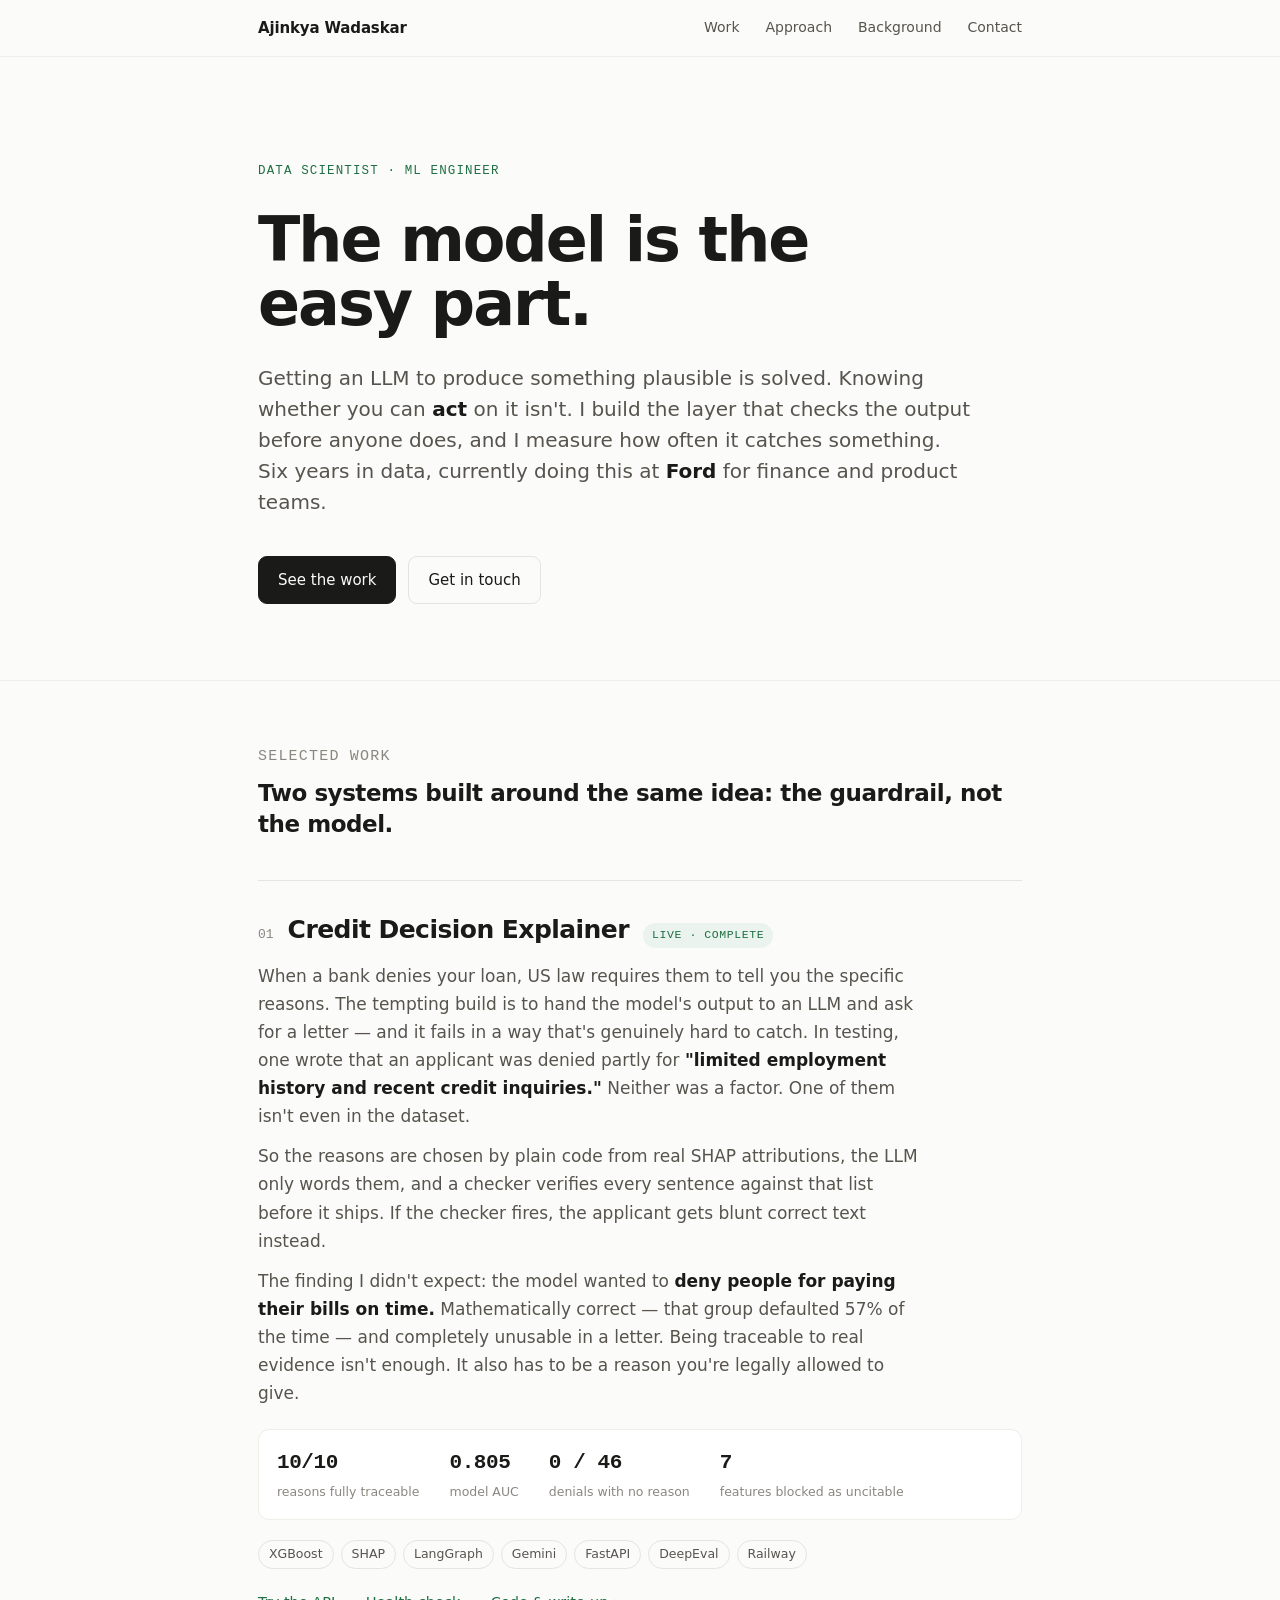
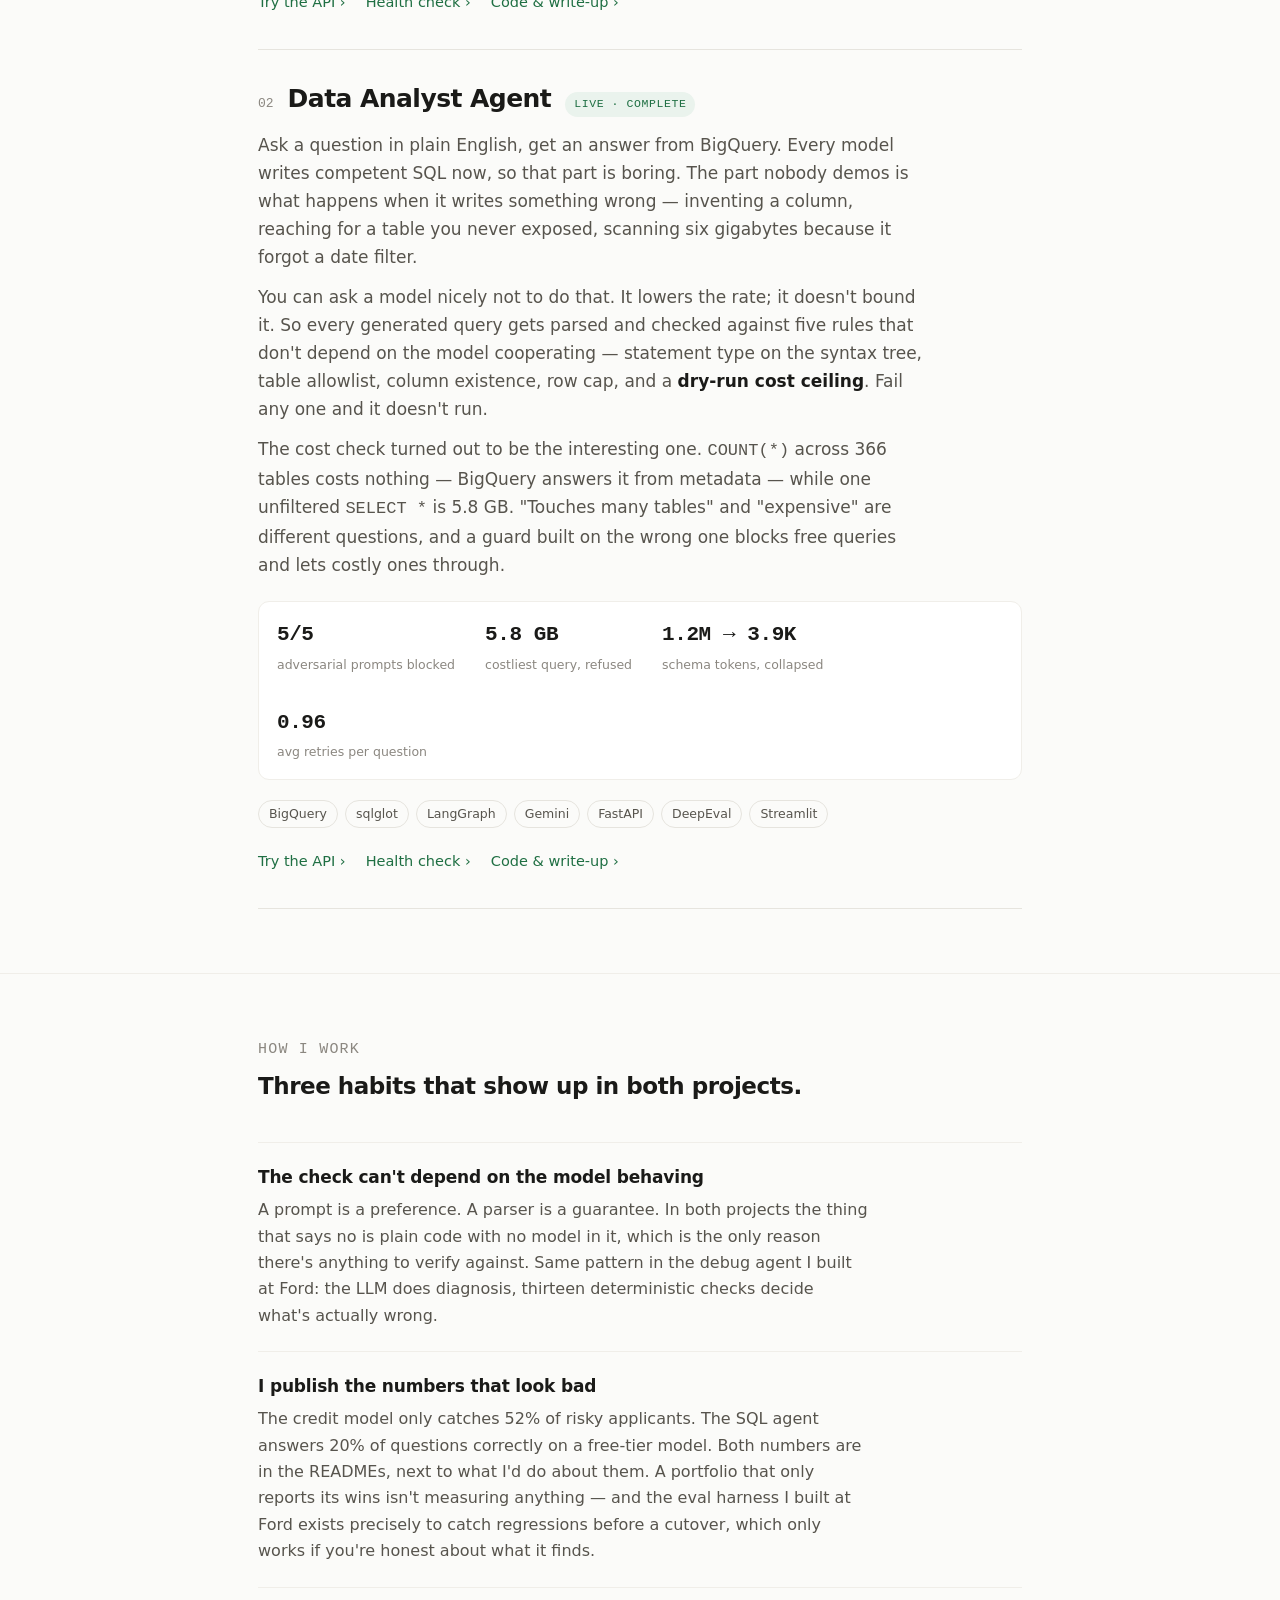
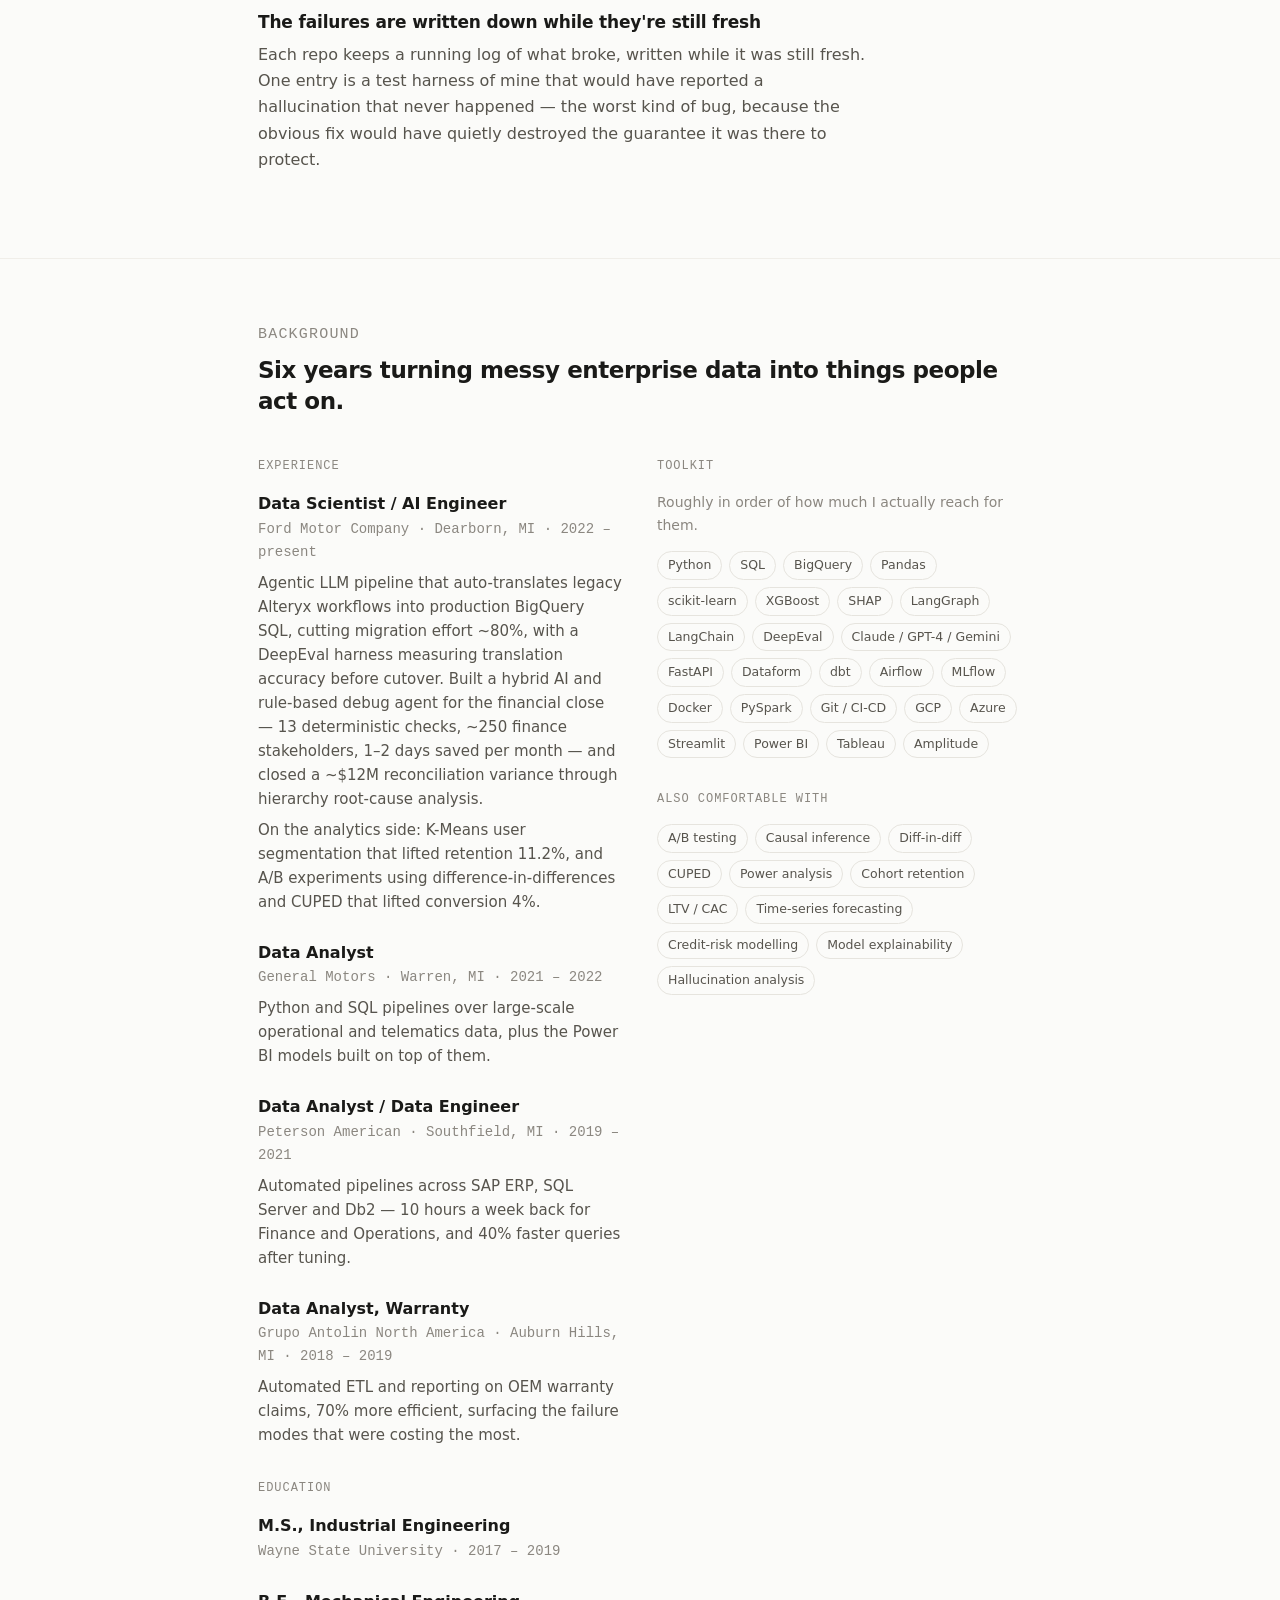
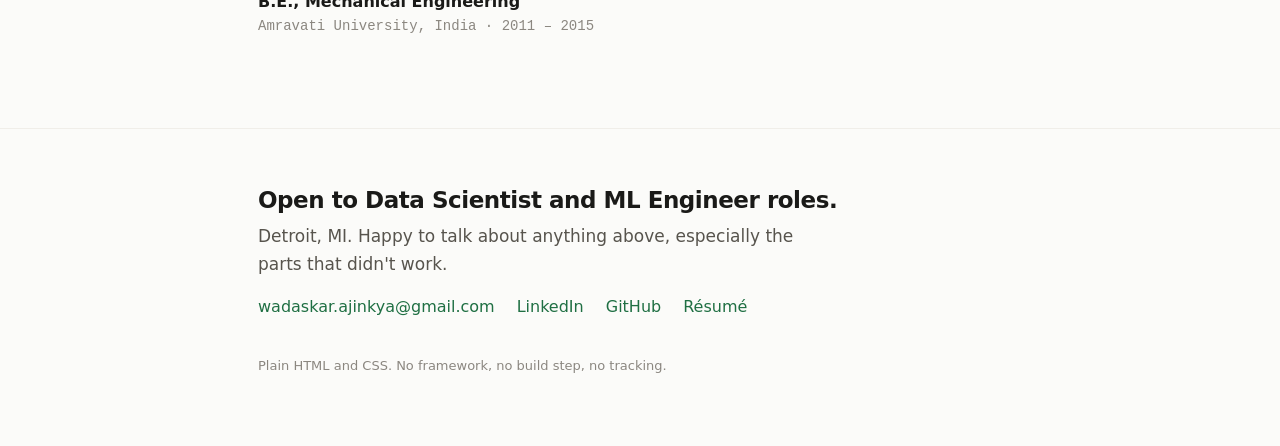
==== index.html @ f39de68a "Personal site Plain HTML and CSS, no build step, no external requests. Fronts the two shipped projec" ====
<!DOCTYPE html>
<html lang="en">
<head>
<meta charset="utf-8">
<meta name="viewport" content="width=device-width, initial-scale=1">
<title>Ajinkya Wadaskar — Data Scientist / ML Engineer</title>
<meta name="description" content="I build ML systems with the guardrails included — the layer that checks the model's output before anyone acts on it.">
<style>
  :root{
    --bg:#fbfbf9; --surface:#fff; --line:#e6e4de; --line-soft:#f0eeE9;
    --ink:#1a1a18; --ink-2:#57544d; --ink-3:#8b8780;
    --accent:#1f6f43; --accent-soft:#eaf3ed; --warn:#8a5a00;
    --mono:ui-monospace,SFMono-Regular,"SF Mono",Menlo,monospace;
    --sans:-apple-system,system-ui,"Segoe UI",Inter,Helvetica,Arial,sans-serif;
  }
  @media (prefers-color-scheme:dark){
    :root{ --bg:#111110; --surface:#191918; --line:#2c2b28; --line-soft:#232220;
      --ink:#f2f1ed; --ink-2:#a8a49c; --ink-3:#77736c;
      --accent:#5fbd8a; --accent-soft:#16241d; --warn:#d99b28; }
  }
  *{box-sizing:border-box;margin:0;padding:0}
  html{scroll-behavior:smooth}
  body{background:var(--bg);color:var(--ink);font-family:var(--sans);
    font-size:17px;line-height:1.65;-webkit-font-smoothing:antialiased}
  .wrap{max-width:820px;margin:0 auto;padding:0 28px}
  a{color:inherit}

  /* header */
  header{position:sticky;top:0;z-index:10;background:color-mix(in srgb,var(--bg) 88%,transparent);
    backdrop-filter:saturate(1.6) blur(12px);border-bottom:1px solid var(--line-soft)}
  header .wrap{display:flex;align-items:center;justify-content:space-between;height:56px}
  .brand{font-weight:600;letter-spacing:-.01em;text-decoration:none;font-size:15px}
  nav{display:flex;gap:26px}
  nav a{font-size:14px;color:var(--ink-2);text-decoration:none}
  nav a:hover{color:var(--ink)}
  @media(max-width:560px){nav a:not(.keep){display:none}}

  /* hero */
  .hero{padding-block:104px 76px}
  .eyebrow{font-family:var(--mono);font-size:12.5px;letter-spacing:.09em;
    text-transform:uppercase;color:var(--accent);margin-bottom:26px}
  h1{font-size:clamp(38px,6.4vw,62px);line-height:1.04;letter-spacing:-.032em;
    font-weight:640;max-width:15ch}
  .lede{margin-top:26px;font-size:20px;line-height:1.55;color:var(--ink-2);max-width:56ch}
  .lede strong{color:var(--ink);font-weight:600}
  .cta{margin-top:38px;display:flex;gap:12px;flex-wrap:wrap}
  .btn{display:inline-block;padding:11px 19px;border-radius:9px;font-size:15px;
    text-decoration:none;border:1px solid var(--line);transition:.15s}
  .btn.primary{background:var(--ink);color:var(--bg);border-color:var(--ink)}
  .btn:hover{transform:translateY(-1px)}

  /* sections */
  section{padding-block:64px;border-top:1px solid var(--line-soft);scroll-margin-top:56px}
  footer{scroll-margin-top:56px}
  .sec-head{display:flex;align-items:baseline;gap:14px;margin-bottom:8px}
  h2{font-size:15px;font-family:var(--mono);letter-spacing:.08em;
    text-transform:uppercase;color:var(--ink-3);font-weight:500}
  .sec-sub{font-size:23px;letter-spacing:-.02em;margin-bottom:40px;max-width:48ch;
    font-weight:560;line-height:1.35}

  /* project */
  .proj{border-top:1px solid var(--line);padding-block:34px}
  .proj:last-of-type{border-bottom:1px solid var(--line)}
  .p-top{display:flex;align-items:baseline;gap:14px;flex-wrap:wrap}
  .num{font-family:var(--mono);font-size:13px;color:var(--ink-3)}
  .p-title{font-size:25px;letter-spacing:-.022em;font-weight:600;line-height:1.2}
  .status{font-family:var(--mono);font-size:11.5px;letter-spacing:.05em;
    text-transform:uppercase;padding:3px 9px;border-radius:20px;
    background:var(--accent-soft);color:var(--accent);white-space:nowrap}
  .p-body{margin-top:14px;color:var(--ink-2);max-width:62ch}
  .p-body p+p{margin-top:12px}
  .p-body em{color:var(--ink);font-style:normal;font-weight:560}

  .metrics{display:flex;gap:30px;flex-wrap:wrap;margin-top:22px;
    padding:16px 18px;border-radius:11px;background:var(--surface);border:1px solid var(--line-soft)}
  .metric .v{font-family:var(--mono);font-size:21px;font-weight:600;letter-spacing:-.02em}
  .metric .k{font-size:12.5px;color:var(--ink-3);margin-top:2px}

  .tags{display:flex;gap:7px;flex-wrap:wrap;margin-top:20px}
  .tag{font-size:12.5px;color:var(--ink-2);border:1px solid var(--line);
    padding:3px 10px;border-radius:20px}
  .p-links{display:flex;gap:20px;flex-wrap:wrap;margin-top:22px}
  .p-links a{font-size:14.5px;color:var(--accent);text-decoration:none;font-weight:520}
  .p-links a:hover{text-decoration:underline}
  .p-links a::after{content:" ›"}

  /* approach */
  .points{display:grid;gap:2px;margin-top:8px}
  .pt{padding-block:20px;border-top:1px solid var(--line-soft)}
  .pt h3{font-size:17px;font-weight:600;letter-spacing:-.01em;margin-bottom:6px}
  .pt p{color:var(--ink-2);max-width:60ch;font-size:16px}

  /* background */
  .bg-grid{display:grid;grid-template-columns:1fr 1fr;gap:34px}
  @media(max-width:640px){.bg-grid{grid-template-columns:1fr}}
  .bg-grid h3{font-family:var(--mono);font-size:12px;letter-spacing:.08em;
    text-transform:uppercase;color:var(--ink-3);font-weight:500;margin-bottom:14px}
  .row{margin-bottom:18px}
  .row .t{font-weight:590;font-size:16px}
  .row .m{font-size:14px;color:var(--ink-3);font-family:var(--mono)}
  .skills{display:flex;gap:7px;flex-wrap:wrap}

  .rdesc{font-size:15px;color:var(--ink-2);margin-top:7px;max-width:56ch;line-height:1.6}
  .row{margin-bottom:26px}
  .tk-note{font-size:14px;color:var(--ink-3);margin-bottom:14px}
  footer{padding-block:56px 76px;border-top:1px solid var(--line-soft)}
  .f-links{display:flex;gap:22px;flex-wrap:wrap;margin-top:16px}
  .f-links a{color:var(--accent);text-decoration:none;font-size:16px}
  .f-links a:hover{text-decoration:underline}
  .fine{margin-top:34px;font-size:13px;color:var(--ink-3)}
</style>
</head>
<body>

<header><div class="wrap">
  <a href="#top" class="brand">Ajinkya Wadaskar</a>
  <nav>
    <a href="#work">Work</a>
    <a href="#approach">Approach</a>
    <a href="#background">Background</a>
    <a href="#contact" class="keep">Contact</a>
  </nav>
</div></header>

<main id="top">

<div class="wrap hero">
  <div class="eyebrow">Data Scientist · ML Engineer</div>
  <h1>The model is the easy part.</h1>
  <p class="lede">Getting an LLM to produce something plausible is solved. Knowing whether you can
  <strong>act</strong> on it isn't. I build the layer that checks the output before anyone does,
  and I measure how often it catches something. Six years in data, currently doing this at
  <strong>Ford</strong> for finance and product teams.</p>
  <div class="cta">
    <a class="btn primary" href="#work">See the work</a>
    <a class="btn" href="#contact">Get in touch</a>
  </div>
</div>

<section id="work"><div class="wrap">
  <div class="sec-head"><h2>Selected work</h2></div>
  <p class="sec-sub">Two systems built around the same idea: the guardrail, not the model.</p>

  <article class="proj">
    <div class="p-top">
      <span class="num">01</span>
      <span class="p-title">Credit Decision Explainer</span>
      <span class="status">Live · complete</span>
    </div>
    <div class="p-body">
      <p>When a bank denies your loan, US law requires them to tell you the specific reasons.
      The tempting build is to hand the model's output to an LLM and ask for a letter — and it
      fails in a way that's genuinely hard to catch. In testing, one wrote that an applicant was
      denied partly for <em>"limited employment history and recent credit inquiries."</em>
      Neither was a factor. One of them isn't even in the dataset.</p>
      <p>So the reasons are chosen by plain code from real SHAP attributions, the LLM only words
      them, and a checker verifies every sentence against that list before it ships. If the
      checker fires, the applicant gets blunt correct text instead.</p>
      <p>The finding I didn't expect: the model wanted to <em>deny people for paying their bills
      on time.</em> Mathematically correct — that group defaulted 57% of the time — and completely
      unusable in a letter. Being traceable to real evidence isn't enough. It also has to be a
      reason you're legally allowed to give.</p>
    </div>
    <div class="metrics">
      <div class="metric"><div class="v">10/10</div><div class="k">reasons fully traceable</div></div>
      <div class="metric"><div class="v">0.805</div><div class="k">model AUC</div></div>
      <div class="metric"><div class="v">0 / 46</div><div class="k">denials with no reason</div></div>
      <div class="metric"><div class="v">7</div><div class="k">features blocked as uncitable</div></div>
    </div>
    <div class="tags">
      <span class="tag">XGBoost</span><span class="tag">SHAP</span><span class="tag">LangGraph</span>
      <span class="tag">Gemini</span><span class="tag">FastAPI</span><span class="tag">DeepEval</span>
      <span class="tag">Railway</span>
    </div>
    <div class="p-links">
      <a href="https://web-production-7b272.up.railway.app/docs">Try the API</a>
      <a href="https://web-production-7b272.up.railway.app/health">Health check</a>
      <a href="https://github.com/ajinkyawadaskar/credit-decision-explainer">Code &amp; write-up</a>
    </div>
  </article>

  <article class="proj">
    <div class="p-top">
      <span class="num">02</span>
      <span class="p-title">Data Analyst Agent</span>
      <span class="status">Live · complete</span>
    </div>
    <div class="p-body">
      <p>Ask a question in plain English, get an answer from BigQuery. Every model writes
      competent SQL now, so that part is boring. The part nobody demos is what happens when it
      writes something wrong — inventing a column, reaching for a table you never exposed,
      scanning six gigabytes because it forgot a date filter.</p>
      <p>You can ask a model nicely not to do that. It lowers the rate; it doesn't bound it. So
      every generated query gets parsed and checked against five rules that don't depend on the
      model cooperating — statement type on the syntax tree, table allowlist, column existence,
      row cap, and a <em>dry-run cost ceiling</em>. Fail any one and it doesn't run.</p>
      <p>The cost check turned out to be the interesting one. <code>COUNT(*)</code> across 366
      tables costs nothing — BigQuery answers it from metadata — while one unfiltered
      <code>SELECT *</code> is 5.8 GB. "Touches many tables" and "expensive" are different
      questions, and a guard built on the wrong one blocks free queries and lets costly ones through.</p>
    </div>
    <div class="metrics">
      <div class="metric"><div class="v">5/5</div><div class="k">adversarial prompts blocked</div></div>
      <div class="metric"><div class="v">5.8 GB</div><div class="k">costliest query, refused</div></div>
      <div class="metric"><div class="v">1.2M → 3.9K</div><div class="k">schema tokens, collapsed</div></div>
      <div class="metric"><div class="v">0.96</div><div class="k">avg retries per question</div></div>
    </div>
    <div class="tags">
      <span class="tag">BigQuery</span><span class="tag">sqlglot</span><span class="tag">LangGraph</span>
      <span class="tag">Gemini</span><span class="tag">FastAPI</span><span class="tag">DeepEval</span>
      <span class="tag">Streamlit</span>
    </div>
    <div class="p-links">
      <a href="https://data-analyst-agent-production-316b.up.railway.app/docs">Try the API</a>
      <a href="https://data-analyst-agent-production-316b.up.railway.app/health">Health check</a>
      <a href="https://github.com/ajinkyawadaskar/data-analyst-agent">Code &amp; write-up</a>
    </div>
  </article>
</div></section>

<section id="approach"><div class="wrap">
  <div class="sec-head"><h2>How I work</h2></div>
  <p class="sec-sub">Three habits that show up in both projects.</p>
  <div class="points">
    <div class="pt">
      <h3>The check can't depend on the model behaving</h3>
      <p>A prompt is a preference. A parser is a guarantee. In both projects the thing that
      says no is plain code with no model in it, which is the only reason there's anything to
      verify against. Same pattern in the debug agent I built at Ford: the LLM does diagnosis,
      thirteen deterministic checks decide what's actually wrong.</p>
    </div>
    <div class="pt">
      <h3>I publish the numbers that look bad</h3>
      <p>The credit model only catches 52% of risky applicants. The SQL agent answers 20% of
      questions correctly on a free-tier model. Both numbers are in the READMEs, next to what I'd
      do about them. A portfolio that only reports its wins isn't measuring anything — and the
      eval harness I built at Ford exists precisely to catch regressions before a cutover, which
      only works if you're honest about what it finds.</p>
    </div>
    <div class="pt">
      <h3>The failures are written down while they're still fresh</h3>
      <p>Each repo keeps a running log of what broke, written while it was still fresh. One entry
      is a test harness of mine that would have reported a hallucination that never happened —
      the worst kind of bug, because the obvious fix would have quietly destroyed the guarantee
      it was there to protect.</p>
    </div>
  </div>
</div></section>

<section id="background"><div class="wrap">
  <div class="sec-head"><h2>Background</h2></div>
  <p class="sec-sub">Six years turning messy enterprise data into things people act on.</p>

  <div class="bg-grid">
    <div>
      <h3>Experience</h3>

      <div class="row">
        <div class="t">Data Scientist / AI Engineer</div>
        <div class="m">Ford Motor Company · Dearborn, MI · 2022 – present</div>
        <p class="rdesc">Agentic LLM pipeline that auto-translates legacy Alteryx workflows into
        production BigQuery SQL, cutting migration effort ~80%, with a DeepEval harness measuring
        translation accuracy before cutover. Built a hybrid AI and rule-based debug agent for the
        financial close — 13 deterministic checks, ~250 finance stakeholders, 1–2 days saved per
        month — and closed a ~$12M reconciliation variance through hierarchy root-cause analysis.</p>
        <p class="rdesc">On the analytics side: K-Means user segmentation that lifted retention
        11.2%, and A/B experiments using difference-in-differences and CUPED that lifted
        conversion 4%.</p>
      </div>

      <div class="row">
        <div class="t">Data Analyst</div>
        <div class="m">General Motors · Warren, MI · 2021 – 2022</div>
        <p class="rdesc">Python and SQL pipelines over large-scale operational and telematics
        data, plus the Power BI models built on top of them.</p>
      </div>

      <div class="row">
        <div class="t">Data Analyst / Data Engineer</div>
        <div class="m">Peterson American · Southfield, MI · 2019 – 2021</div>
        <p class="rdesc">Automated pipelines across SAP ERP, SQL Server and Db2 — 10 hours a week
        back for Finance and Operations, and 40% faster queries after tuning.</p>
      </div>

      <div class="row">
        <div class="t">Data Analyst, Warranty</div>
        <div class="m">Grupo Antolin North America · Auburn Hills, MI · 2018 – 2019</div>
        <p class="rdesc">Automated ETL and reporting on OEM warranty claims, 70% more efficient,
        surfacing the failure modes that were costing the most.</p>
      </div>

      <h3 style="margin-top:32px">Education</h3>
      <div class="row">
        <div class="t">M.S., Industrial Engineering</div>
        <div class="m">Wayne State University · 2017 – 2019</div>
      </div>
      <div class="row">
        <div class="t">B.E., Mechanical Engineering</div>
        <div class="m">Amravati University, India · 2011 – 2015</div>
      </div>
    </div>

    <div>
      <h3>Toolkit</h3>
      <p class="tk-note">Roughly in order of how much I actually reach for them.</p>
      <div class="skills">
        <span class="tag">Python</span><span class="tag">SQL</span><span class="tag">BigQuery</span>
        <span class="tag">Pandas</span><span class="tag">scikit-learn</span><span class="tag">XGBoost</span>
        <span class="tag">SHAP</span><span class="tag">LangGraph</span><span class="tag">LangChain</span>
        <span class="tag">DeepEval</span><span class="tag">Claude / GPT-4 / Gemini</span>
        <span class="tag">FastAPI</span><span class="tag">Dataform</span><span class="tag">dbt</span>
        <span class="tag">Airflow</span><span class="tag">MLflow</span><span class="tag">Docker</span>
        <span class="tag">PySpark</span><span class="tag">Git / CI-CD</span><span class="tag">GCP</span>
        <span class="tag">Azure</span><span class="tag">Streamlit</span><span class="tag">Power BI</span>
        <span class="tag">Tableau</span><span class="tag">Amplitude</span>
      </div>

      <h3 style="margin-top:32px">Also comfortable with</h3>
      <div class="skills">
        <span class="tag">A/B testing</span><span class="tag">Causal inference</span>
        <span class="tag">Diff-in-diff</span><span class="tag">CUPED</span>
        <span class="tag">Power analysis</span><span class="tag">Cohort retention</span>
        <span class="tag">LTV / CAC</span><span class="tag">Time-series forecasting</span>
        <span class="tag">Credit-risk modelling</span><span class="tag">Model explainability</span>
        <span class="tag">Hallucination analysis</span>
      </div>
    </div>
  </div>
</div></section>

<footer id="contact"><div class="wrap">
  <p class="sec-sub" style="margin-bottom:6px">Open to Data Scientist and ML Engineer roles.</p>
  <p style="color:var(--ink-2);max-width:52ch">Detroit, MI. Happy to talk about anything above,
  especially the parts that didn't work.</p>
  <div class="f-links">
    <a href="mailto:wadaskar.ajinkya@gmail.com">wadaskar.ajinkya@gmail.com</a>
    <a href="https://www.linkedin.com/in/ajinkyawadaskar">LinkedIn</a>
    <a href="https://github.com/ajinkyawadaskar">GitHub</a>
    <a href="RESUME.pdf">Résumé</a>
  </div>
  <p class="fine">Plain HTML and CSS. No framework, no build step, no tracking.</p>
</div></footer>

</main>
</body>
</html>
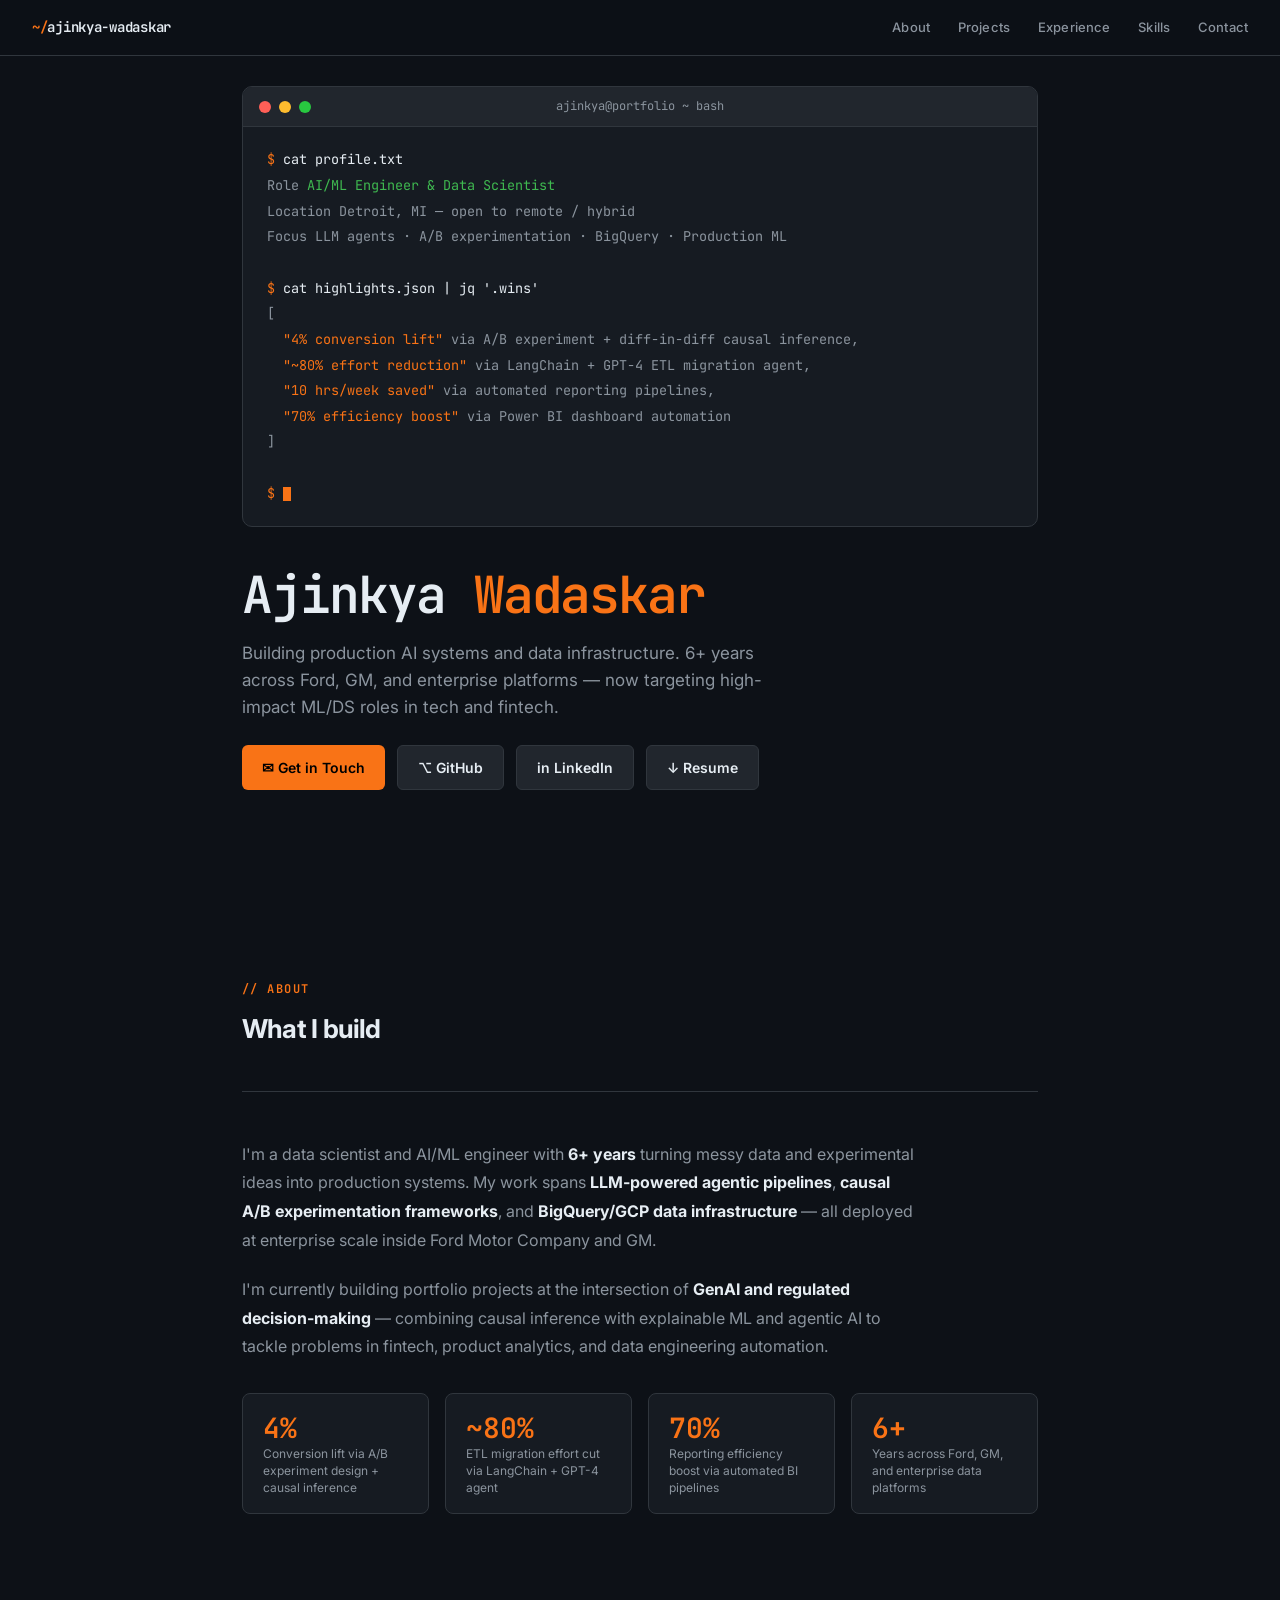
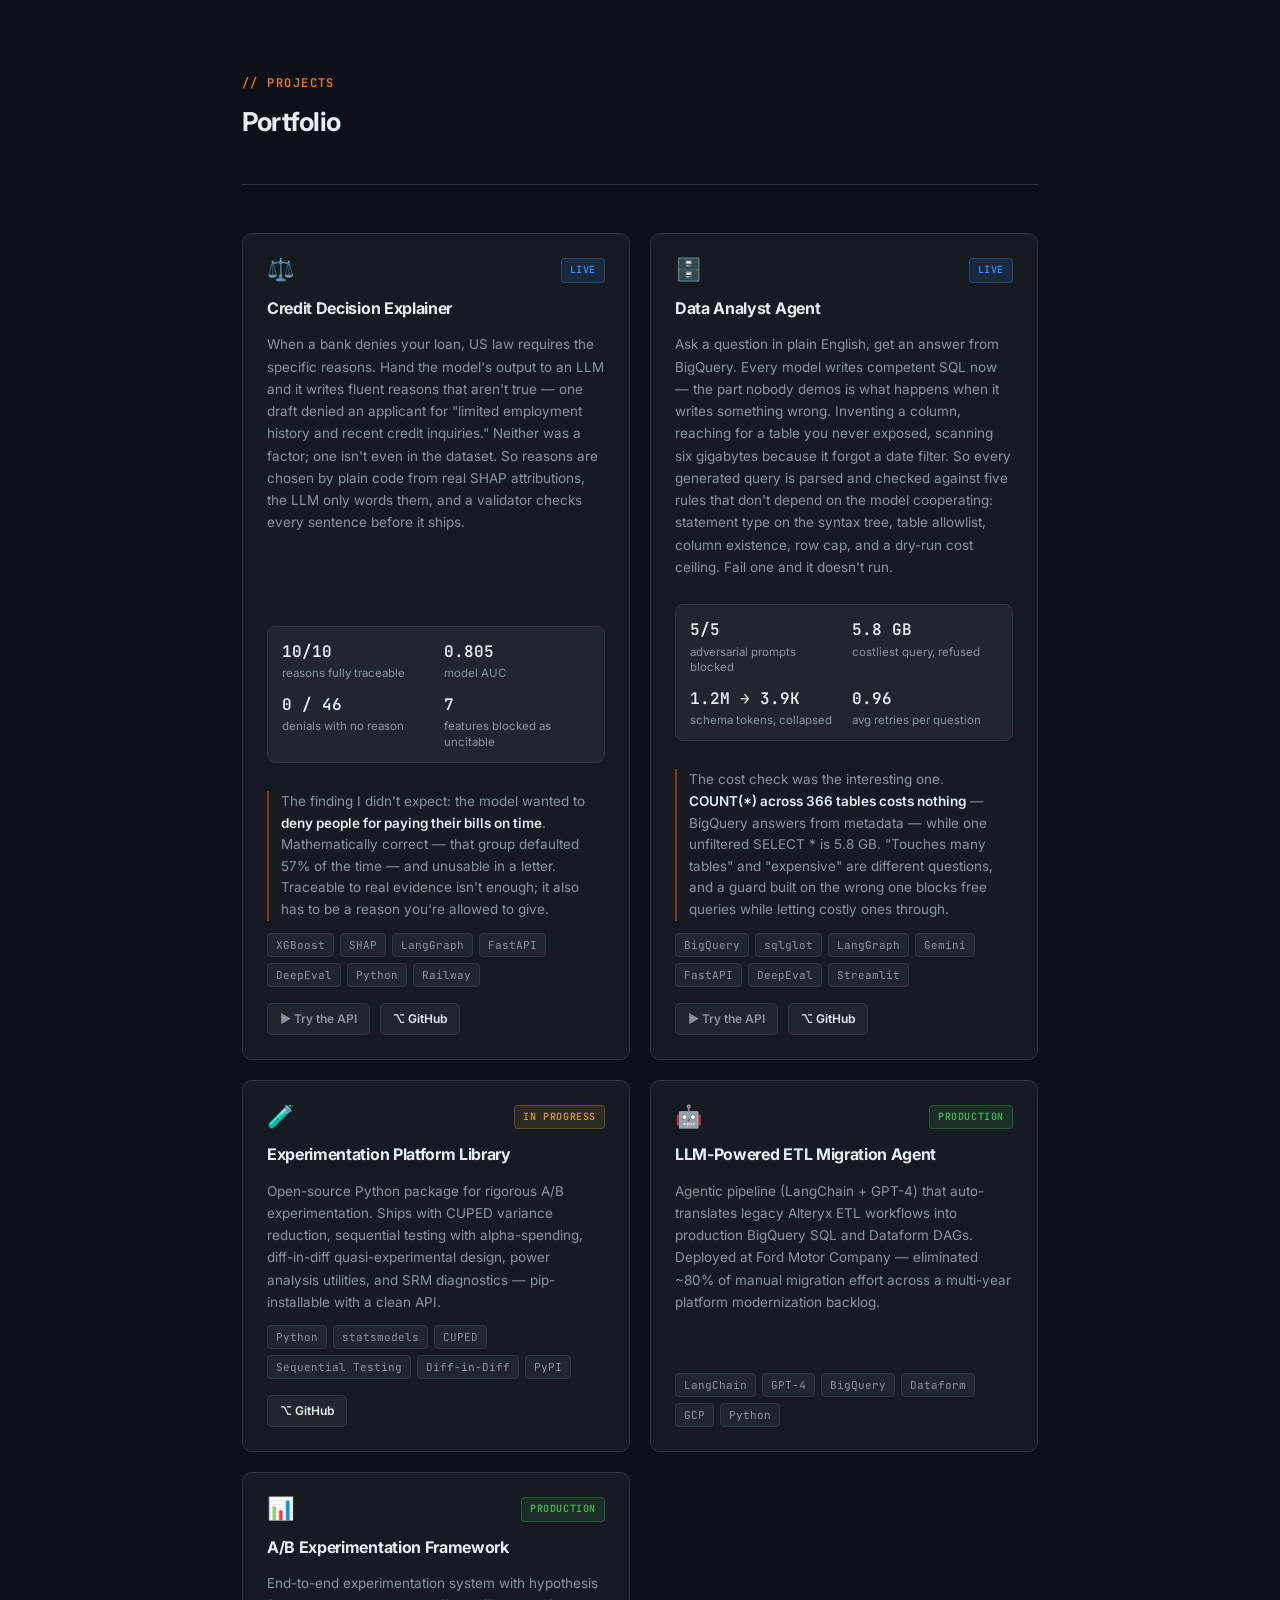
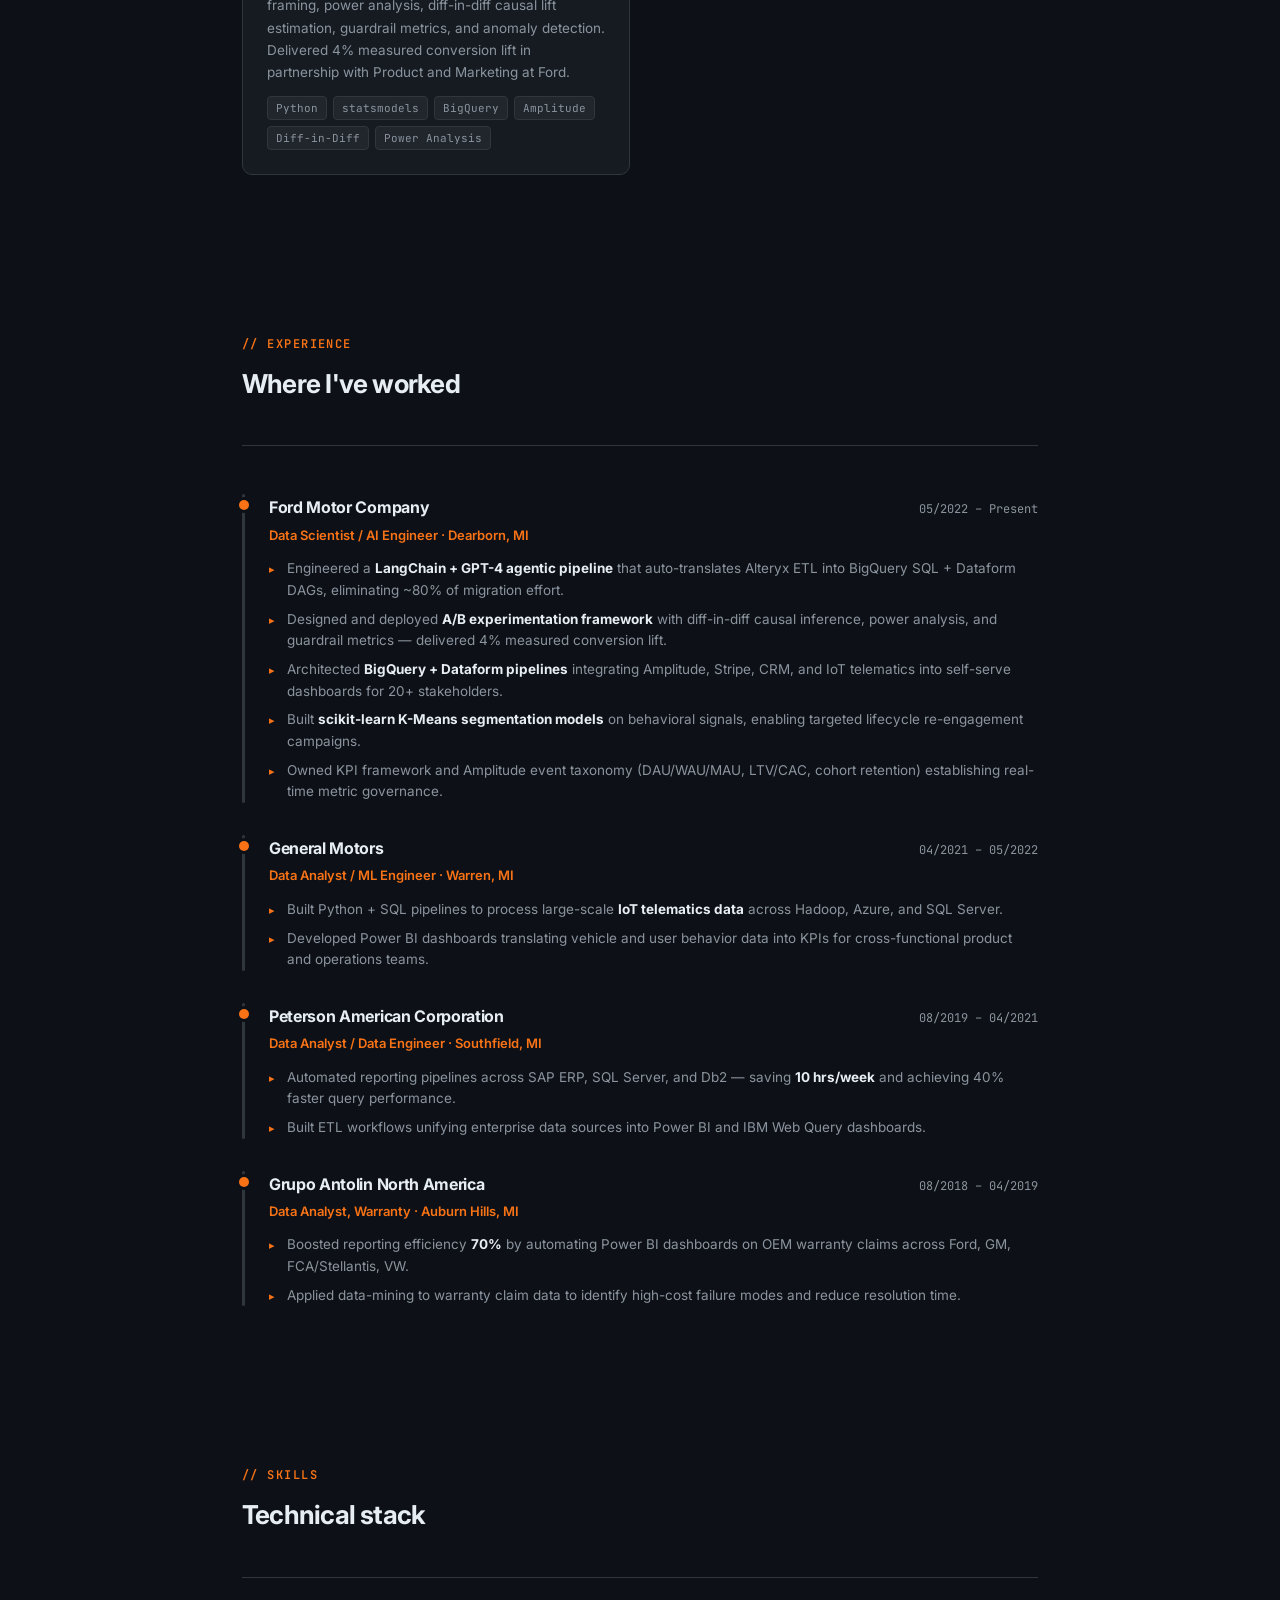
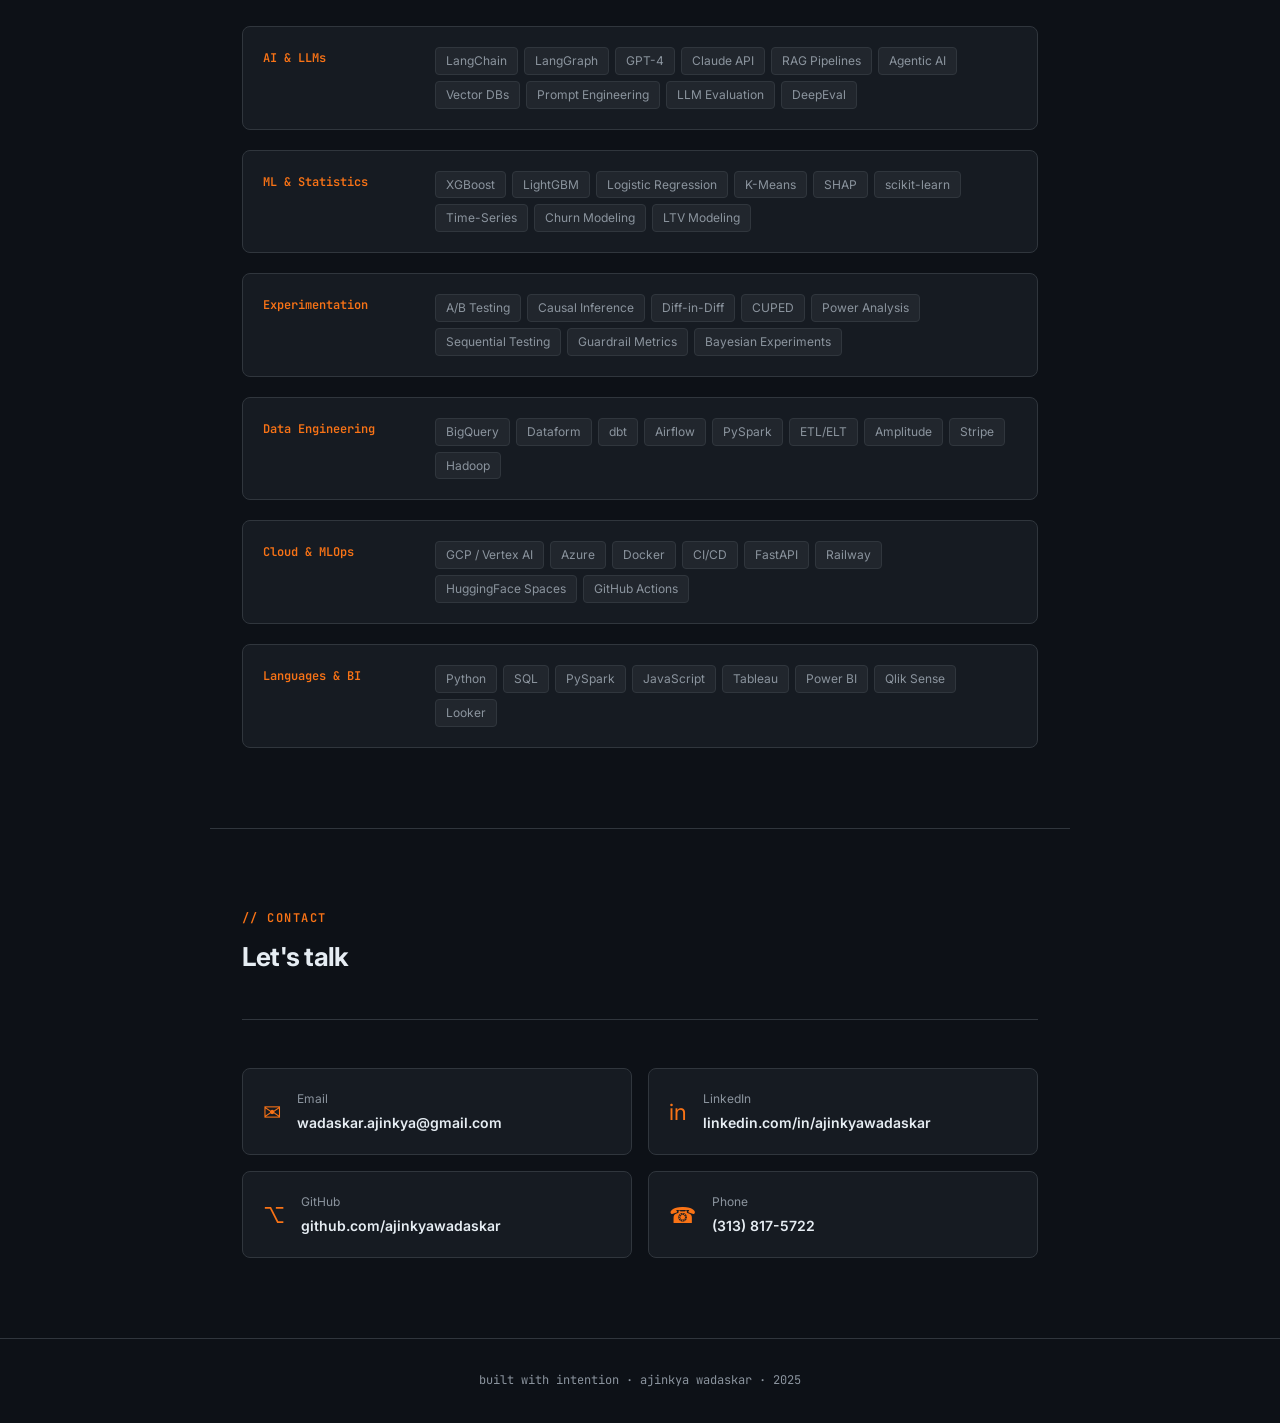
==== commit 15bafaa0: "Update site: ship the two finished projects, fix the resume link - Credit Decision Explainer: IN PRO" ====
--- a/index.html
+++ b/index.html
@@ -1,346 +1,965 @@
 <!DOCTYPE html>
 <html lang="en">
 <head>
-<meta charset="utf-8">
-<meta name="viewport" content="width=device-width, initial-scale=1">
-<title>Ajinkya Wadaskar — Data Scientist / ML Engineer</title>
-<meta name="description" content="I build ML systems with the guardrails included — the layer that checks the model's output before anyone acts on it.">
-<style>
-  :root{
-    --bg:#fbfbf9; --surface:#fff; --line:#e6e4de; --line-soft:#f0eeE9;
-    --ink:#1a1a18; --ink-2:#57544d; --ink-3:#8b8780;
-    --accent:#1f6f43; --accent-soft:#eaf3ed; --warn:#8a5a00;
-    --mono:ui-monospace,SFMono-Regular,"SF Mono",Menlo,monospace;
-    --sans:-apple-system,system-ui,"Segoe UI",Inter,Helvetica,Arial,sans-serif;
-  }
-  @media (prefers-color-scheme:dark){
-    :root{ --bg:#111110; --surface:#191918; --line:#2c2b28; --line-soft:#232220;
-      --ink:#f2f1ed; --ink-2:#a8a49c; --ink-3:#77736c;
-      --accent:#5fbd8a; --accent-soft:#16241d; --warn:#d99b28; }
-  }
-  *{box-sizing:border-box;margin:0;padding:0}
-  html{scroll-behavior:smooth}
-  body{background:var(--bg);color:var(--ink);font-family:var(--sans);
-    font-size:17px;line-height:1.65;-webkit-font-smoothing:antialiased}
-  .wrap{max-width:820px;margin:0 auto;padding:0 28px}
-  a{color:inherit}
-
-  /* header */
-  header{position:sticky;top:0;z-index:10;background:color-mix(in srgb,var(--bg) 88%,transparent);
-    backdrop-filter:saturate(1.6) blur(12px);border-bottom:1px solid var(--line-soft)}
-  header .wrap{display:flex;align-items:center;justify-content:space-between;height:56px}
-  .brand{font-weight:600;letter-spacing:-.01em;text-decoration:none;font-size:15px}
-  nav{display:flex;gap:26px}
-  nav a{font-size:14px;color:var(--ink-2);text-decoration:none}
-  nav a:hover{color:var(--ink)}
-  @media(max-width:560px){nav a:not(.keep){display:none}}
-
-  /* hero */
-  .hero{padding-block:104px 76px}
-  .eyebrow{font-family:var(--mono);font-size:12.5px;letter-spacing:.09em;
-    text-transform:uppercase;color:var(--accent);margin-bottom:26px}
-  h1{font-size:clamp(38px,6.4vw,62px);line-height:1.04;letter-spacing:-.032em;
-    font-weight:640;max-width:15ch}
-  .lede{margin-top:26px;font-size:20px;line-height:1.55;color:var(--ink-2);max-width:56ch}
-  .lede strong{color:var(--ink);font-weight:600}
-  .cta{margin-top:38px;display:flex;gap:12px;flex-wrap:wrap}
-  .btn{display:inline-block;padding:11px 19px;border-radius:9px;font-size:15px;
-    text-decoration:none;border:1px solid var(--line);transition:.15s}
-  .btn.primary{background:var(--ink);color:var(--bg);border-color:var(--ink)}
-  .btn:hover{transform:translateY(-1px)}
-
-  /* sections */
-  section{padding-block:64px;border-top:1px solid var(--line-soft);scroll-margin-top:56px}
-  footer{scroll-margin-top:56px}
-  .sec-head{display:flex;align-items:baseline;gap:14px;margin-bottom:8px}
-  h2{font-size:15px;font-family:var(--mono);letter-spacing:.08em;
-    text-transform:uppercase;color:var(--ink-3);font-weight:500}
-  .sec-sub{font-size:23px;letter-spacing:-.02em;margin-bottom:40px;max-width:48ch;
-    font-weight:560;line-height:1.35}
-
-  /* project */
-  .proj{border-top:1px solid var(--line);padding-block:34px}
-  .proj:last-of-type{border-bottom:1px solid var(--line)}
-  .p-top{display:flex;align-items:baseline;gap:14px;flex-wrap:wrap}
-  .num{font-family:var(--mono);font-size:13px;color:var(--ink-3)}
-  .p-title{font-size:25px;letter-spacing:-.022em;font-weight:600;line-height:1.2}
-  .status{font-family:var(--mono);font-size:11.5px;letter-spacing:.05em;
-    text-transform:uppercase;padding:3px 9px;border-radius:20px;
-    background:var(--accent-soft);color:var(--accent);white-space:nowrap}
-  .p-body{margin-top:14px;color:var(--ink-2);max-width:62ch}
-  .p-body p+p{margin-top:12px}
-  .p-body em{color:var(--ink);font-style:normal;font-weight:560}
-
-  .metrics{display:flex;gap:30px;flex-wrap:wrap;margin-top:22px;
-    padding:16px 18px;border-radius:11px;background:var(--surface);border:1px solid var(--line-soft)}
-  .metric .v{font-family:var(--mono);font-size:21px;font-weight:600;letter-spacing:-.02em}
-  .metric .k{font-size:12.5px;color:var(--ink-3);margin-top:2px}
-
-  .tags{display:flex;gap:7px;flex-wrap:wrap;margin-top:20px}
-  .tag{font-size:12.5px;color:var(--ink-2);border:1px solid var(--line);
-    padding:3px 10px;border-radius:20px}
-  .p-links{display:flex;gap:20px;flex-wrap:wrap;margin-top:22px}
-  .p-links a{font-size:14.5px;color:var(--accent);text-decoration:none;font-weight:520}
-  .p-links a:hover{text-decoration:underline}
-  .p-links a::after{content:" ›"}
-
-  /* approach */
-  .points{display:grid;gap:2px;margin-top:8px}
-  .pt{padding-block:20px;border-top:1px solid var(--line-soft)}
-  .pt h3{font-size:17px;font-weight:600;letter-spacing:-.01em;margin-bottom:6px}
-  .pt p{color:var(--ink-2);max-width:60ch;font-size:16px}
-
-  /* background */
-  .bg-grid{display:grid;grid-template-columns:1fr 1fr;gap:34px}
-  @media(max-width:640px){.bg-grid{grid-template-columns:1fr}}
-  .bg-grid h3{font-family:var(--mono);font-size:12px;letter-spacing:.08em;
-    text-transform:uppercase;color:var(--ink-3);font-weight:500;margin-bottom:14px}
-  .row{margin-bottom:18px}
-  .row .t{font-weight:590;font-size:16px}
-  .row .m{font-size:14px;color:var(--ink-3);font-family:var(--mono)}
-  .skills{display:flex;gap:7px;flex-wrap:wrap}
-
-  .rdesc{font-size:15px;color:var(--ink-2);margin-top:7px;max-width:56ch;line-height:1.6}
-  .row{margin-bottom:26px}
-  .tk-note{font-size:14px;color:var(--ink-3);margin-bottom:14px}
-  footer{padding-block:56px 76px;border-top:1px solid var(--line-soft)}
-  .f-links{display:flex;gap:22px;flex-wrap:wrap;margin-top:16px}
-  .f-links a{color:var(--accent);text-decoration:none;font-size:16px}
-  .f-links a:hover{text-decoration:underline}
-  .fine{margin-top:34px;font-size:13px;color:var(--ink-3)}
-</style>
+  <meta charset="UTF-8">
+  <meta name="viewport" content="width=device-width, initial-scale=1.0">
+  <title>Ajinkya Wadaskar — AI/ML Engineer & Data Scientist</title>
+  <link rel="preconnect" href="https://fonts.googleapis.com">
+  <link href="https://fonts.googleapis.com/css2?family=Inter:wght@300;400;500;600;700&family=JetBrains+Mono:wght@400;500;600&display=swap" rel="stylesheet">
+  <style>
+    *, *::before, *::after { box-sizing: border-box; margin: 0; padding: 0; }
+
+    :root {
+      --bg:        #0D1117;
+      --surface:   #161B22;
+      --surface2:  #21262D;
+      --border:    #30363D;
+      --accent:    #F97316;
+      --accent-dim:#7C3913;
+      --green:     #3FB950;
+      --amber:     #D29922;
+      --blue:      #388BFD;
+      --text:      #E6EDF3;
+      --muted:     #8B949E;
+      --mono: 'JetBrains Mono', monospace;
+      --sans: 'Inter', sans-serif;
+    }
+
+    html { scroll-behavior: smooth; }
+
+    body {
+      background: var(--bg);
+      color: var(--text);
+      font-family: var(--sans);
+      font-size: 15px;
+      line-height: 1.65;
+      -webkit-font-smoothing: antialiased;
+    }
+
+    a { color: var(--accent); text-decoration: none; }
+    a:hover { text-decoration: underline; }
+
+    /* NAV */
+    nav {
+      position: fixed;
+      top: 0; left: 0; right: 0;
+      z-index: 100;
+      background: rgba(13,17,23,0.88);
+      backdrop-filter: blur(12px);
+      border-bottom: 1px solid var(--border);
+      padding: 0 2rem;
+      display: flex;
+      align-items: center;
+      justify-content: space-between;
+      height: 56px;
+    }
+    .nav-brand {
+      font-family: var(--mono);
+      font-size: 14px;
+      font-weight: 600;
+      color: var(--text);
+      letter-spacing: -0.02em;
+    }
+    .nav-brand span { color: var(--accent); }
+    .nav-links {
+      display: flex;
+      gap: 1.75rem;
+      list-style: none;
+    }
+    .nav-links a {
+      color: var(--muted);
+      font-size: 13px;
+      font-weight: 500;
+      letter-spacing: 0.01em;
+      transition: color 0.15s;
+    }
+    .nav-links a:hover { color: var(--text); text-decoration: none; }
+
+    /* SECTIONS */
+    section { max-width: 860px; margin: 0 auto; padding: 5rem 2rem; }
+
+    /* HERO */
+    #hero {
+      min-height: 100vh;
+      display: flex;
+      align-items: center;
+      padding-top: 56px;
+    }
+    .hero-inner { width: 100%; }
+
+    .terminal {
+      background: var(--surface);
+      border: 1px solid var(--border);
+      border-radius: 10px;
+      overflow: hidden;
+      margin-bottom: 2.5rem;
+      font-family: var(--mono);
+      font-size: 13.5px;
+    }
+    .terminal-bar {
+      background: var(--surface2);
+      border-bottom: 1px solid var(--border);
+      padding: 10px 16px;
+      display: flex;
+      align-items: center;
+      gap: 8px;
+    }
+    .dot { width: 12px; height: 12px; border-radius: 50%; }
+    .dot-r { background: #FF5F57; }
+    .dot-y { background: #FEBC2E; }
+    .dot-g { background: #28C840; }
+    .terminal-title {
+      flex: 1;
+      text-align: center;
+      font-size: 12px;
+      color: var(--muted);
+      margin-left: -60px;
+    }
+    .terminal-body { padding: 1.25rem 1.5rem; line-height: 1.9; }
+    .t-prompt { color: var(--accent); }
+    .t-cmd { color: var(--text); }
+    .t-out { color: var(--muted); }
+    .t-out em { color: var(--green); font-style: normal; }
+    .t-out .hi { color: var(--accent); }
+    .t-line { display: block; }
+    .cursor {
+      display: inline-block;
+      width: 8px;
+      height: 14px;
+      background: var(--accent);
+      vertical-align: middle;
+      animation: blink 1.1s step-end infinite;
+    }
+    @keyframes blink { 0%,100%{opacity:1} 50%{opacity:0} }
+
+    .hero-sub {
+      display: flex;
+      flex-direction: column;
+      gap: 1rem;
+    }
+    .hero-name {
+      font-family: var(--mono);
+      font-size: clamp(2rem, 5vw, 3.2rem);
+      font-weight: 600;
+      letter-spacing: -0.04em;
+      line-height: 1.1;
+      color: var(--text);
+    }
+    .hero-name span { color: var(--accent); }
+    .hero-tagline {
+      font-size: 17px;
+      color: var(--muted);
+      max-width: 560px;
+      line-height: 1.6;
+    }
+    .hero-ctas {
+      display: flex;
+      gap: 0.75rem;
+      flex-wrap: wrap;
+      margin-top: 0.5rem;
+    }
+    .btn {
+      display: inline-flex;
+      align-items: center;
+      gap: 7px;
+      padding: 10px 20px;
+      border-radius: 6px;
+      font-size: 14px;
+      font-weight: 600;
+      cursor: pointer;
+      transition: all 0.15s;
+      border: none;
+      text-decoration: none;
+    }
+    .btn-primary {
+      background: var(--accent);
+      color: #000;
+    }
+    .btn-primary:hover { background: #fb8c3a; text-decoration: none; }
+    .btn-secondary {
+      background: var(--surface2);
+      color: var(--text);
+      border: 1px solid var(--border);
+    }
+    .btn-secondary:hover { background: var(--border); text-decoration: none; }
+
+    /* SECTION HEADERS */
+    .section-label {
+      font-family: var(--mono);
+      font-size: 12px;
+      font-weight: 600;
+      letter-spacing: 0.12em;
+      text-transform: uppercase;
+      color: var(--accent);
+      margin-bottom: 0.5rem;
+    }
+    .section-title {
+      font-size: 26px;
+      font-weight: 700;
+      letter-spacing: -0.03em;
+      margin-bottom: 2.5rem;
+      color: var(--text);
+    }
+    .divider {
+      border: none;
+      border-top: 1px solid var(--border);
+      margin-bottom: 3rem;
+    }
+
+    /* ABOUT */
+    #about p {
+      font-size: 16px;
+      color: var(--muted);
+      max-width: 680px;
+      margin-bottom: 1.25rem;
+      line-height: 1.8;
+    }
+    #about p strong { color: var(--text); }
+
+    .metrics-row {
+      display: grid;
+      grid-template-columns: repeat(auto-fit, minmax(160px, 1fr));
+      gap: 1rem;
+      margin-top: 2rem;
+    }
+    .metric-card {
+      background: var(--surface);
+      border: 1px solid var(--border);
+      border-radius: 8px;
+      padding: 1.25rem 1.25rem 1rem;
+    }
+    .metric-num {
+      font-family: var(--mono);
+      font-size: 28px;
+      font-weight: 600;
+      color: var(--accent);
+      line-height: 1;
+      margin-bottom: 4px;
+    }
+    .metric-desc {
+      font-size: 12px;
+      color: var(--muted);
+      line-height: 1.4;
+    }
+
+    /* PROJECTS */
+    .projects-grid {
+      display: grid;
+      grid-template-columns: repeat(auto-fit, minmax(360px, 1fr));
+      gap: 1.25rem;
+    }
+    .project-card {
+      background: var(--surface);
+      border: 1px solid var(--border);
+      border-radius: 10px;
+      padding: 1.5rem;
+      display: flex;
+      flex-direction: column;
+      gap: 0.75rem;
+      transition: border-color 0.15s;
+    }
+    .project-card:hover { border-color: var(--accent); }
+    .project-top {
+      display: flex;
+      align-items: flex-start;
+      justify-content: space-between;
+      gap: 1rem;
+    }
+    .project-icon {
+      font-size: 22px;
+      line-height: 1;
+    }
+    .badge {
+      font-family: var(--mono);
+      font-size: 10px;
+      font-weight: 600;
+      letter-spacing: 0.06em;
+      padding: 3px 8px;
+      border-radius: 4px;
+      white-space: nowrap;
+    }
+    .badge-prod   { background: rgba(63,185,80,0.12); color: var(--green); border: 1px solid rgba(63,185,80,0.3); }
+    .badge-wip    { background: rgba(210,153,34,0.12); color: var(--amber); border: 1px solid rgba(210,153,34,0.3); }
+    .badge-live   { background: rgba(56,139,253,0.12); color: var(--blue); border: 1px solid rgba(56,139,253,0.3); }
+
+    .metrics {
+      display: grid; grid-template-columns: repeat(2, 1fr);
+      gap: 10px 16px; margin: 14px 0 4px;
+      padding: 12px 14px; border-radius: 8px;
+      background: var(--surface2); border: 1px solid var(--border);
+    }
+    .metric-v { font-family: var(--mono); font-size: 16px; font-weight: 600; color: var(--text); }
+    .metric-k { font-size: 11.5px; color: var(--muted); line-height: 1.35; margin-top: 1px; }
+    .find {
+      margin-top: 12px; padding-left: 12px;
+      border-left: 2px solid var(--accent-dim);
+      font-size: 13.5px; color: var(--muted); line-height: 1.6;
+    }
+    .find b { color: var(--text); font-weight: 600; }
+    .project-name {
+      font-size: 16px;
+      font-weight: 700;
+      color: var(--text);
+      letter-spacing: -0.02em;
+    }
+    .project-desc {
+      font-size: 13.5px;
+      color: var(--muted);
+      line-height: 1.65;
+      flex: 1;
+    }
+    .tech-chips {
+      display: flex;
+      flex-wrap: wrap;
+      gap: 6px;
+    }
+    .chip {
+      font-family: var(--mono);
+      font-size: 11px;
+      background: var(--surface2);
+      border: 1px solid var(--border);
+      border-radius: 4px;
+      padding: 2px 8px;
+      color: var(--muted);
+    }
+    .project-links {
+      display: flex;
+      gap: 0.6rem;
+      margin-top: 0.25rem;
+    }
+    .link-btn {
+      font-size: 12px;
+      font-weight: 600;
+      padding: 5px 12px;
+      border-radius: 5px;
+      background: var(--surface2);
+      border: 1px solid var(--border);
+      color: var(--muted);
+      transition: all 0.15s;
+    }
+    .link-btn:hover { color: var(--text); border-color: var(--muted); text-decoration: none; }
+    .link-btn.gh { color: var(--text); }
+
+    /* EXPERIENCE */
+    .exp-list { display: flex; flex-direction: column; gap: 2rem; }
+    .exp-item {
+      display: grid;
+      grid-template-columns: 3px 1fr;
+      gap: 0 1.5rem;
+      position: relative;
+    }
+    .exp-line {
+      background: var(--border);
+      border-radius: 2px;
+      position: relative;
+    }
+    .exp-line::before {
+      content: '';
+      position: absolute;
+      top: 6px; left: 50%;
+      transform: translateX(-50%);
+      width: 10px; height: 10px;
+      border-radius: 50%;
+      background: var(--accent);
+      box-shadow: 0 0 0 3px var(--bg);
+    }
+    .exp-content {}
+    .exp-header {
+      display: flex;
+      align-items: baseline;
+      justify-content: space-between;
+      flex-wrap: wrap;
+      gap: 0.25rem;
+      margin-bottom: 0.25rem;
+    }
+    .exp-company {
+      font-weight: 700;
+      font-size: 16px;
+      letter-spacing: -0.02em;
+    }
+    .exp-period {
+      font-family: var(--mono);
+      font-size: 12px;
+      color: var(--muted);
+    }
+    .exp-role {
+      font-size: 13px;
+      color: var(--accent);
+      font-weight: 600;
+      margin-bottom: 0.75rem;
+    }
+    .exp-bullets {
+      list-style: none;
+      display: flex;
+      flex-direction: column;
+      gap: 0.45rem;
+    }
+    .exp-bullets li {
+      font-size: 13.5px;
+      color: var(--muted);
+      padding-left: 1.1rem;
+      position: relative;
+      line-height: 1.6;
+    }
+    .exp-bullets li::before {
+      content: '▸';
+      position: absolute;
+      left: 0;
+      color: var(--accent);
+      font-size: 11px;
+      top: 3px;
+    }
+    .exp-bullets li strong { color: var(--text); }
+
+    /* SKILLS */
+    .skills-grid {
+      display: flex;
+      flex-direction: column;
+      gap: 1.25rem;
+    }
+    .skill-group {
+      background: var(--surface);
+      border: 1px solid var(--border);
+      border-radius: 8px;
+      padding: 1.25rem;
+      display: grid;
+      grid-template-columns: 160px 1fr;
+      gap: 0.75rem;
+      align-items: start;
+    }
+    .skill-label {
+      font-family: var(--mono);
+      font-size: 12px;
+      font-weight: 600;
+      color: var(--accent);
+      padding-top: 2px;
+    }
+    .skill-chips { display: flex; flex-wrap: wrap; gap: 6px; }
+    .skill-chip {
+      font-size: 12px;
+      padding: 3px 10px;
+      border-radius: 4px;
+      background: var(--surface2);
+      border: 1px solid var(--border);
+      color: var(--muted);
+    }
+
+    /* CONTACT */
+    #contact {
+      border-top: 1px solid var(--border);
+    }
+    .contact-grid {
+      display: grid;
+      grid-template-columns: 1fr 1fr;
+      gap: 1rem;
+    }
+    .contact-card {
+      background: var(--surface);
+      border: 1px solid var(--border);
+      border-radius: 8px;
+      padding: 1.25rem;
+      display: flex;
+      align-items: center;
+      gap: 1rem;
+      transition: border-color 0.15s;
+      text-decoration: none;
+    }
+    .contact-card:hover { border-color: var(--accent); text-decoration: none; }
+    .contact-icon { font-size: 22px; }
+    .contact-label {
+      font-size: 12px;
+      color: var(--muted);
+      margin-bottom: 2px;
+    }
+    .contact-value {
+      font-size: 14px;
+      font-weight: 600;
+      color: var(--text);
+    }
+
+    /* FOOTER */
+    footer {
+      text-align: center;
+      padding: 2rem;
+      font-family: var(--mono);
+      font-size: 12px;
+      color: var(--muted);
+      border-top: 1px solid var(--border);
+    }
+
+    @media (max-width: 640px) {
+      nav { padding: 0 1rem; }
+      /* Five nav links didn't fit at 375px: "Contact" was clipped off the right
+         edge and the brand wrapped onto two lines. Keep the brand plus the two
+         links that matter and stop the brand wrapping. */
+      .nav-brand { white-space: nowrap; font-size: 0.85rem; }
+      .nav-links { gap: 1rem; }
+      /* keep Projects (2) and Contact (5); drop About, Experience, Skills */
+      .nav-links li:nth-child(1),
+      .nav-links li:nth-child(3),
+      .nav-links li:nth-child(4) { display: none; }
+      .metrics { grid-template-columns: 1fr 1fr; gap: 8px 12px; }
+      section { padding: 3.5rem 1.25rem; }
+      .projects-grid { grid-template-columns: 1fr; }
+      .skill-group { grid-template-columns: 1fr; gap: 0.5rem; }
+      .contact-grid { grid-template-columns: 1fr; }
+      .hero-name { font-size: 2rem; }
+    }
+  </style>
 </head>
 <body>
 
-<header><div class="wrap">
-  <a href="#top" class="brand">Ajinkya Wadaskar</a>
-  <nav>
-    <a href="#work">Work</a>
-    <a href="#approach">Approach</a>
-    <a href="#background">Background</a>
-    <a href="#contact" class="keep">Contact</a>
-  </nav>
-</div></header>
-
-<main id="top">
-
-<div class="wrap hero">
-  <div class="eyebrow">Data Scientist · ML Engineer</div>
-  <h1>The model is the easy part.</h1>
-  <p class="lede">Getting an LLM to produce something plausible is solved. Knowing whether you can
-  <strong>act</strong> on it isn't. I build the layer that checks the output before anyone does,
-  and I measure how often it catches something. Six years in data, currently doing this at
-  <strong>Ford</strong> for finance and product teams.</p>
-  <div class="cta">
-    <a class="btn primary" href="#work">See the work</a>
-    <a class="btn" href="#contact">Get in touch</a>
+<!-- NAV -->
+<nav>
+  <div class="nav-brand"><span>~/</span>ajinkya-wadaskar</div>
+  <ul class="nav-links">
+    <li><a href="#about">About</a></li>
+    <li><a href="#projects">Projects</a></li>
+    <li><a href="#experience">Experience</a></li>
+    <li><a href="#skills">Skills</a></li>
+    <li><a href="#contact">Contact</a></li>
+  </ul>
+</nav>
+
+<!-- HERO -->
+<section id="hero">
+  <div class="hero-inner">
+    <div class="terminal">
+      <div class="terminal-bar">
+        <div class="dot dot-r"></div>
+        <div class="dot dot-y"></div>
+        <div class="dot dot-g"></div>
+        <div class="terminal-title">ajinkya@portfolio ~ bash</div>
+      </div>
+      <div class="terminal-body">
+        <span class="t-line"><span class="t-prompt">$ </span><span class="t-cmd">cat profile.txt</span></span>
+        <span class="t-line t-out">Role       <em>AI/ML Engineer & Data Scientist</em></span>
+        <span class="t-line t-out">Location   Detroit, MI — open to remote / hybrid</span>
+        <span class="t-line t-out">Focus      LLM agents · A/B experimentation · BigQuery · Production ML</span>
+        <span class="t-line">&nbsp;</span>
+        <span class="t-line"><span class="t-prompt">$ </span><span class="t-cmd">cat highlights.json | jq '.wins'</span></span>
+        <span class="t-line t-out">[</span>
+        <span class="t-line t-out">&nbsp;&nbsp;<span class="hi">"4% conversion lift"</span>   via A/B experiment + diff-in-diff causal inference,</span>
+        <span class="t-line t-out">&nbsp;&nbsp;<span class="hi">"~80% effort reduction"</span> via LangChain + GPT-4 ETL migration agent,</span>
+        <span class="t-line t-out">&nbsp;&nbsp;<span class="hi">"10 hrs/week saved"</span>    via automated reporting pipelines,</span>
+        <span class="t-line t-out">&nbsp;&nbsp;<span class="hi">"70% efficiency boost"</span> via Power BI dashboard automation</span>
+        <span class="t-line t-out">]</span>
+        <span class="t-line">&nbsp;</span>
+        <span class="t-line"><span class="t-prompt">$ </span><span class="cursor"></span></span>
+      </div>
+    </div>
+
+    <div class="hero-sub">
+      <h1 class="hero-name">Ajinkya <span>Wadaskar</span></h1>
+      <p class="hero-tagline">
+        Building production AI systems and data infrastructure. 6+ years across Ford, GM, and enterprise platforms — now targeting high-impact ML/DS roles in tech and fintech.
+      </p>
+      <div class="hero-ctas">
+        <a href="mailto:wadaskar.ajinkya@gmail.com" class="btn btn-primary">✉ Get in Touch</a>
+        <a href="https://github.com/ajinkyawadaskar" target="_blank" rel="noopener" class="btn btn-secondary">⌥ GitHub</a>
+        <a href="https://linkedin.com/in/ajinkyawadaskar" target="_blank" rel="noopener" class="btn btn-secondary">in LinkedIn</a>
+        <a href="Ajinkya_Wadaskar_Resume.pdf" target="_blank" rel="noopener" class="btn btn-secondary">↓ Resume</a>
+      </div>
+    </div>
   </div>
-</div>
-
-<section id="work"><div class="wrap">
-  <div class="sec-head"><h2>Selected work</h2></div>
-  <p class="sec-sub">Two systems built around the same idea: the guardrail, not the model.</p>
-
-  <article class="proj">
-    <div class="p-top">
-      <span class="num">01</span>
-      <span class="p-title">Credit Decision Explainer</span>
-      <span class="status">Live · complete</span>
-    </div>
-    <div class="p-body">
-      <p>When a bank denies your loan, US law requires them to tell you the specific reasons.
-      The tempting build is to hand the model's output to an LLM and ask for a letter — and it
-      fails in a way that's genuinely hard to catch. In testing, one wrote that an applicant was
-      denied partly for <em>"limited employment history and recent credit inquiries."</em>
-      Neither was a factor. One of them isn't even in the dataset.</p>
-      <p>So the reasons are chosen by plain code from real SHAP attributions, the LLM only words
-      them, and a checker verifies every sentence against that list before it ships. If the
-      checker fires, the applicant gets blunt correct text instead.</p>
-      <p>The finding I didn't expect: the model wanted to <em>deny people for paying their bills
-      on time.</em> Mathematically correct — that group defaulted 57% of the time — and completely
-      unusable in a letter. Being traceable to real evidence isn't enough. It also has to be a
-      reason you're legally allowed to give.</p>
-    </div>
-    <div class="metrics">
-      <div class="metric"><div class="v">10/10</div><div class="k">reasons fully traceable</div></div>
-      <div class="metric"><div class="v">0.805</div><div class="k">model AUC</div></div>
-      <div class="metric"><div class="v">0 / 46</div><div class="k">denials with no reason</div></div>
-      <div class="metric"><div class="v">7</div><div class="k">features blocked as uncitable</div></div>
-    </div>
-    <div class="tags">
-      <span class="tag">XGBoost</span><span class="tag">SHAP</span><span class="tag">LangGraph</span>
-      <span class="tag">Gemini</span><span class="tag">FastAPI</span><span class="tag">DeepEval</span>
-      <span class="tag">Railway</span>
-    </div>
-    <div class="p-links">
-      <a href="https://web-production-7b272.up.railway.app/docs">Try the API</a>
-      <a href="https://web-production-7b272.up.railway.app/health">Health check</a>
-      <a href="https://github.com/ajinkyawadaskar/credit-decision-explainer">Code &amp; write-up</a>
-    </div>
-  </article>
-
-  <article class="proj">
-    <div class="p-top">
-      <span class="num">02</span>
-      <span class="p-title">Data Analyst Agent</span>
-      <span class="status">Live · complete</span>
-    </div>
-    <div class="p-body">
-      <p>Ask a question in plain English, get an answer from BigQuery. Every model writes
-      competent SQL now, so that part is boring. The part nobody demos is what happens when it
-      writes something wrong — inventing a column, reaching for a table you never exposed,
-      scanning six gigabytes because it forgot a date filter.</p>
-      <p>You can ask a model nicely not to do that. It lowers the rate; it doesn't bound it. So
-      every generated query gets parsed and checked against five rules that don't depend on the
-      model cooperating — statement type on the syntax tree, table allowlist, column existence,
-      row cap, and a <em>dry-run cost ceiling</em>. Fail any one and it doesn't run.</p>
-      <p>The cost check turned out to be the interesting one. <code>COUNT(*)</code> across 366
-      tables costs nothing — BigQuery answers it from metadata — while one unfiltered
-      <code>SELECT *</code> is 5.8 GB. "Touches many tables" and "expensive" are different
-      questions, and a guard built on the wrong one blocks free queries and lets costly ones through.</p>
-    </div>
-    <div class="metrics">
-      <div class="metric"><div class="v">5/5</div><div class="k">adversarial prompts blocked</div></div>
-      <div class="metric"><div class="v">5.8 GB</div><div class="k">costliest query, refused</div></div>
-      <div class="metric"><div class="v">1.2M → 3.9K</div><div class="k">schema tokens, collapsed</div></div>
-      <div class="metric"><div class="v">0.96</div><div class="k">avg retries per question</div></div>
-    </div>
-    <div class="tags">
-      <span class="tag">BigQuery</span><span class="tag">sqlglot</span><span class="tag">LangGraph</span>
-      <span class="tag">Gemini</span><span class="tag">FastAPI</span><span class="tag">DeepEval</span>
-      <span class="tag">Streamlit</span>
-    </div>
-    <div class="p-links">
-      <a href="https://data-analyst-agent-production-316b.up.railway.app/docs">Try the API</a>
-      <a href="https://data-analyst-agent-production-316b.up.railway.app/health">Health check</a>
-      <a href="https://github.com/ajinkyawadaskar/data-analyst-agent">Code &amp; write-up</a>
-    </div>
-  </article>
-</div></section>
-
-<section id="approach"><div class="wrap">
-  <div class="sec-head"><h2>How I work</h2></div>
-  <p class="sec-sub">Three habits that show up in both projects.</p>
-  <div class="points">
-    <div class="pt">
-      <h3>The check can't depend on the model behaving</h3>
-      <p>A prompt is a preference. A parser is a guarantee. In both projects the thing that
-      says no is plain code with no model in it, which is the only reason there's anything to
-      verify against. Same pattern in the debug agent I built at Ford: the LLM does diagnosis,
-      thirteen deterministic checks decide what's actually wrong.</p>
-    </div>
-    <div class="pt">
-      <h3>I publish the numbers that look bad</h3>
-      <p>The credit model only catches 52% of risky applicants. The SQL agent answers 20% of
-      questions correctly on a free-tier model. Both numbers are in the READMEs, next to what I'd
-      do about them. A portfolio that only reports its wins isn't measuring anything — and the
-      eval harness I built at Ford exists precisely to catch regressions before a cutover, which
-      only works if you're honest about what it finds.</p>
-    </div>
-    <div class="pt">
-      <h3>The failures are written down while they're still fresh</h3>
-      <p>Each repo keeps a running log of what broke, written while it was still fresh. One entry
-      is a test harness of mine that would have reported a hallucination that never happened —
-      the worst kind of bug, because the obvious fix would have quietly destroyed the guarantee
-      it was there to protect.</p>
+</section>
+
+<!-- ABOUT -->
+<section id="about">
+  <div class="section-label">// about</div>
+  <h2 class="section-title">What I build</h2>
+  <hr class="divider">
+
+  <p>
+    I'm a data scientist and AI/ML engineer with <strong>6+ years</strong> turning messy data and experimental ideas into production systems. My work spans <strong>LLM-powered agentic pipelines</strong>, <strong>causal A/B experimentation frameworks</strong>, and <strong>BigQuery/GCP data infrastructure</strong> — all deployed at enterprise scale inside Ford Motor Company and GM.
+  </p>
+  <p>
+    I'm currently building portfolio projects at the intersection of <strong>GenAI and regulated decision-making</strong> — combining causal inference with explainable ML and agentic AI to tackle problems in fintech, product analytics, and data engineering automation.
+  </p>
+
+  <div class="metrics-row">
+    <div class="metric-card">
+      <div class="metric-num">4%</div>
+      <div class="metric-desc">Conversion lift via A/B experiment design + causal inference</div>
+    </div>
+    <div class="metric-card">
+      <div class="metric-num">~80%</div>
+      <div class="metric-desc">ETL migration effort cut via LangChain + GPT-4 agent</div>
+    </div>
+    <div class="metric-card">
+      <div class="metric-num">70%</div>
+      <div class="metric-desc">Reporting efficiency boost via automated BI pipelines</div>
+    </div>
+    <div class="metric-card">
+      <div class="metric-num">6+</div>
+      <div class="metric-desc">Years across Ford, GM, and enterprise data platforms</div>
     </div>
   </div>
-</div></section>
-
-<section id="background"><div class="wrap">
-  <div class="sec-head"><h2>Background</h2></div>
-  <p class="sec-sub">Six years turning messy enterprise data into things people act on.</p>
-
-  <div class="bg-grid">
-    <div>
-      <h3>Experience</h3>
-
-      <div class="row">
-        <div class="t">Data Scientist / AI Engineer</div>
-        <div class="m">Ford Motor Company · Dearborn, MI · 2022 – present</div>
-        <p class="rdesc">Agentic LLM pipeline that auto-translates legacy Alteryx workflows into
-        production BigQuery SQL, cutting migration effort ~80%, with a DeepEval harness measuring
-        translation accuracy before cutover. Built a hybrid AI and rule-based debug agent for the
-        financial close — 13 deterministic checks, ~250 finance stakeholders, 1–2 days saved per
-        month — and closed a ~$12M reconciliation variance through hierarchy root-cause analysis.</p>
-        <p class="rdesc">On the analytics side: K-Means user segmentation that lifted retention
-        11.2%, and A/B experiments using difference-in-differences and CUPED that lifted
-        conversion 4%.</p>
-      </div>
-
-      <div class="row">
-        <div class="t">Data Analyst</div>
-        <div class="m">General Motors · Warren, MI · 2021 – 2022</div>
-        <p class="rdesc">Python and SQL pipelines over large-scale operational and telematics
-        data, plus the Power BI models built on top of them.</p>
-      </div>
-
-      <div class="row">
-        <div class="t">Data Analyst / Data Engineer</div>
-        <div class="m">Peterson American · Southfield, MI · 2019 – 2021</div>
-        <p class="rdesc">Automated pipelines across SAP ERP, SQL Server and Db2 — 10 hours a week
-        back for Finance and Operations, and 40% faster queries after tuning.</p>
-      </div>
-
-      <div class="row">
-        <div class="t">Data Analyst, Warranty</div>
-        <div class="m">Grupo Antolin North America · Auburn Hills, MI · 2018 – 2019</div>
-        <p class="rdesc">Automated ETL and reporting on OEM warranty claims, 70% more efficient,
-        surfacing the failure modes that were costing the most.</p>
-      </div>
-
-      <h3 style="margin-top:32px">Education</h3>
-      <div class="row">
-        <div class="t">M.S., Industrial Engineering</div>
-        <div class="m">Wayne State University · 2017 – 2019</div>
-      </div>
-      <div class="row">
-        <div class="t">B.E., Mechanical Engineering</div>
-        <div class="m">Amravati University, India · 2011 – 2015</div>
-      </div>
-    </div>
-
-    <div>
-      <h3>Toolkit</h3>
-      <p class="tk-note">Roughly in order of how much I actually reach for them.</p>
-      <div class="skills">
-        <span class="tag">Python</span><span class="tag">SQL</span><span class="tag">BigQuery</span>
-        <span class="tag">Pandas</span><span class="tag">scikit-learn</span><span class="tag">XGBoost</span>
-        <span class="tag">SHAP</span><span class="tag">LangGraph</span><span class="tag">LangChain</span>
-        <span class="tag">DeepEval</span><span class="tag">Claude / GPT-4 / Gemini</span>
-        <span class="tag">FastAPI</span><span class="tag">Dataform</span><span class="tag">dbt</span>
-        <span class="tag">Airflow</span><span class="tag">MLflow</span><span class="tag">Docker</span>
-        <span class="tag">PySpark</span><span class="tag">Git / CI-CD</span><span class="tag">GCP</span>
-        <span class="tag">Azure</span><span class="tag">Streamlit</span><span class="tag">Power BI</span>
-        <span class="tag">Tableau</span><span class="tag">Amplitude</span>
-      </div>
-
-      <h3 style="margin-top:32px">Also comfortable with</h3>
-      <div class="skills">
-        <span class="tag">A/B testing</span><span class="tag">Causal inference</span>
-        <span class="tag">Diff-in-diff</span><span class="tag">CUPED</span>
-        <span class="tag">Power analysis</span><span class="tag">Cohort retention</span>
-        <span class="tag">LTV / CAC</span><span class="tag">Time-series forecasting</span>
-        <span class="tag">Credit-risk modelling</span><span class="tag">Model explainability</span>
-        <span class="tag">Hallucination analysis</span>
-      </div>
-    </div>
+</section>
+
+<!-- PROJECTS -->
+<section id="projects">
+  <div class="section-label">// projects</div>
+  <h2 class="section-title">Portfolio</h2>
+  <hr class="divider">
+
+  <div class="projects-grid">
+
+    <div class="project-card">
+      <div class="project-top">
+        <div class="project-icon">⚖️</div>
+        <span class="badge badge-live">LIVE</span>
+      </div>
+      <div class="project-name">Credit Decision Explainer</div>
+      <div class="project-desc">
+        When a bank denies your loan, US law requires the specific reasons. Hand the model's
+        output to an LLM and it writes fluent reasons that aren't true — one draft denied an
+        applicant for "limited employment history and recent credit inquiries." Neither was a
+        factor; one isn't even in the dataset. So reasons are chosen by plain code from real
+        SHAP attributions, the LLM only words them, and a validator checks every sentence
+        before it ships.
+      </div>
+      <div class="metrics">
+        <div><div class="metric-v">10/10</div><div class="metric-k">reasons fully traceable</div></div>
+        <div><div class="metric-v">0.805</div><div class="metric-k">model AUC</div></div>
+        <div><div class="metric-v">0 / 46</div><div class="metric-k">denials with no reason</div></div>
+        <div><div class="metric-v">7</div><div class="metric-k">features blocked as uncitable</div></div>
+      </div>
+      <div class="find">
+        The finding I didn't expect: the model wanted to <b>deny people for paying their bills
+        on time</b>. Mathematically correct — that group defaulted 57% of the time — and
+        unusable in a letter. Traceable to real evidence isn't enough; it also has to be a
+        reason you're allowed to give.
+      </div>
+      <div class="tech-chips">
+        <span class="chip">XGBoost</span>
+        <span class="chip">SHAP</span>
+        <span class="chip">LangGraph</span>
+        <span class="chip">FastAPI</span>
+        <span class="chip">DeepEval</span>
+        <span class="chip">Python</span>
+        <span class="chip">Railway</span>
+      </div>
+      <div class="project-links">
+        <a href="https://web-production-7b272.up.railway.app/docs" target="_blank" rel="noopener" class="link-btn">▶ Try the API</a>
+        <a href="https://github.com/ajinkyawadaskar/credit-decision-explainer" target="_blank" rel="noopener" class="link-btn gh">⌥ GitHub</a>
+      </div>
+    </div>
+
+    <div class="project-card">
+      <div class="project-top">
+        <div class="project-icon">🗄️</div>
+        <span class="badge badge-live">LIVE</span>
+      </div>
+      <div class="project-name">Data Analyst Agent</div>
+      <div class="project-desc">
+        Ask a question in plain English, get an answer from BigQuery. Every model writes
+        competent SQL now — the part nobody demos is what happens when it writes something
+        wrong. Inventing a column, reaching for a table you never exposed, scanning six
+        gigabytes because it forgot a date filter. So every generated query is parsed and
+        checked against five rules that don't depend on the model cooperating: statement type
+        on the syntax tree, table allowlist, column existence, row cap, and a dry-run cost
+        ceiling. Fail one and it doesn't run.
+      </div>
+      <div class="metrics">
+        <div><div class="metric-v">5/5</div><div class="metric-k">adversarial prompts blocked</div></div>
+        <div><div class="metric-v">5.8 GB</div><div class="metric-k">costliest query, refused</div></div>
+        <div><div class="metric-v">1.2M → 3.9K</div><div class="metric-k">schema tokens, collapsed</div></div>
+        <div><div class="metric-v">0.96</div><div class="metric-k">avg retries per question</div></div>
+      </div>
+      <div class="find">
+        The cost check was the interesting one. <b>COUNT(*) across 366 tables costs nothing</b> —
+        BigQuery answers from metadata — while one unfiltered SELECT * is 5.8 GB. "Touches many
+        tables" and "expensive" are different questions, and a guard built on the wrong one
+        blocks free queries while letting costly ones through.
+      </div>
+      <div class="tech-chips">
+        <span class="chip">BigQuery</span>
+        <span class="chip">sqlglot</span>
+        <span class="chip">LangGraph</span>
+        <span class="chip">Gemini</span>
+        <span class="chip">FastAPI</span>
+        <span class="chip">DeepEval</span>
+        <span class="chip">Streamlit</span>
+      </div>
+      <div class="project-links">
+        <a href="https://data-analyst-agent-production-316b.up.railway.app/docs" target="_blank" rel="noopener" class="link-btn">▶ Try the API</a>
+        <a href="https://github.com/ajinkyawadaskar/data-analyst-agent" target="_blank" rel="noopener" class="link-btn gh">⌥ GitHub</a>
+      </div>
+    </div>
+
+    <div class="project-card">
+      <div class="project-top">
+        <div class="project-icon">🧪</div>
+        <span class="badge badge-wip">IN PROGRESS</span>
+      </div>
+      <div class="project-name">Experimentation Platform Library</div>
+      <div class="project-desc">
+        Open-source Python package for rigorous A/B experimentation. Ships with CUPED variance reduction, sequential testing with alpha-spending, diff-in-diff quasi-experimental design, power analysis utilities, and SRM diagnostics — pip-installable with a clean API.
+      </div>
+      <div class="tech-chips">
+        <span class="chip">Python</span>
+        <span class="chip">statsmodels</span>
+        <span class="chip">CUPED</span>
+        <span class="chip">Sequential Testing</span>
+        <span class="chip">Diff-in-Diff</span>
+        <span class="chip">PyPI</span>
+      </div>
+      <div class="project-links">
+        <a href="https://github.com/ajinkyawadaskar/experimentation-platform" target="_blank" rel="noopener" class="link-btn gh">⌥ GitHub</a>
+      </div>
+    </div>
+
+    <div class="project-card">
+      <div class="project-top">
+        <div class="project-icon">🤖</div>
+        <span class="badge badge-prod">PRODUCTION</span>
+      </div>
+      <div class="project-name">LLM-Powered ETL Migration Agent</div>
+      <div class="project-desc">
+        Agentic pipeline (LangChain + GPT-4) that auto-translates legacy Alteryx ETL workflows into production BigQuery SQL and Dataform DAGs. Deployed at Ford Motor Company — eliminated ~80% of manual migration effort across a multi-year platform modernization backlog.
+      </div>
+      <div class="tech-chips">
+        <span class="chip">LangChain</span>
+        <span class="chip">GPT-4</span>
+        <span class="chip">BigQuery</span>
+        <span class="chip">Dataform</span>
+        <span class="chip">GCP</span>
+        <span class="chip">Python</span>
+      </div>
+    </div>
+
+    <div class="project-card">
+      <div class="project-top">
+        <div class="project-icon">📊</div>
+        <span class="badge badge-prod">PRODUCTION</span>
+      </div>
+      <div class="project-name">A/B Experimentation Framework</div>
+      <div class="project-desc">
+        End-to-end experimentation system with hypothesis framing, power analysis, diff-in-diff causal lift estimation, guardrail metrics, and anomaly detection. Delivered 4% measured conversion lift in partnership with Product and Marketing at Ford.
+      </div>
+      <div class="tech-chips">
+        <span class="chip">Python</span>
+        <span class="chip">statsmodels</span>
+        <span class="chip">BigQuery</span>
+        <span class="chip">Amplitude</span>
+        <span class="chip">Diff-in-Diff</span>
+        <span class="chip">Power Analysis</span>
+      </div>
+    </div>
+
   </div>
-</div></section>
-
-<footer id="contact"><div class="wrap">
-  <p class="sec-sub" style="margin-bottom:6px">Open to Data Scientist and ML Engineer roles.</p>
-  <p style="color:var(--ink-2);max-width:52ch">Detroit, MI. Happy to talk about anything above,
-  especially the parts that didn't work.</p>
-  <div class="f-links">
-    <a href="mailto:wadaskar.ajinkya@gmail.com">wadaskar.ajinkya@gmail.com</a>
-    <a href="https://www.linkedin.com/in/ajinkyawadaskar">LinkedIn</a>
-    <a href="https://github.com/ajinkyawadaskar">GitHub</a>
-    <a href="RESUME.pdf">Résumé</a>
+</section>
+
+<!-- EXPERIENCE -->
+<section id="experience">
+  <div class="section-label">// experience</div>
+  <h2 class="section-title">Where I've worked</h2>
+  <hr class="divider">
+
+  <div class="exp-list">
+
+    <div class="exp-item">
+      <div class="exp-line"></div>
+      <div class="exp-content">
+        <div class="exp-header">
+          <span class="exp-company">Ford Motor Company</span>
+          <span class="exp-period">05/2022 – Present</span>
+        </div>
+        <div class="exp-role">Data Scientist / AI Engineer · Dearborn, MI</div>
+        <ul class="exp-bullets">
+          <li>Engineered a <strong>LangChain + GPT-4 agentic pipeline</strong> that auto-translates Alteryx ETL into BigQuery SQL + Dataform DAGs, eliminating ~80% of migration effort.</li>
+          <li>Designed and deployed <strong>A/B experimentation framework</strong> with diff-in-diff causal inference, power analysis, and guardrail metrics — delivered 4% measured conversion lift.</li>
+          <li>Architected <strong>BigQuery + Dataform pipelines</strong> integrating Amplitude, Stripe, CRM, and IoT telematics into self-serve dashboards for 20+ stakeholders.</li>
+          <li>Built <strong>scikit-learn K-Means segmentation models</strong> on behavioral signals, enabling targeted lifecycle re-engagement campaigns.</li>
+          <li>Owned KPI framework and Amplitude event taxonomy (DAU/WAU/MAU, LTV/CAC, cohort retention) establishing real-time metric governance.</li>
+        </ul>
+      </div>
+    </div>
+
+    <div class="exp-item">
+      <div class="exp-line"></div>
+      <div class="exp-content">
+        <div class="exp-header">
+          <span class="exp-company">General Motors</span>
+          <span class="exp-period">04/2021 – 05/2022</span>
+        </div>
+        <div class="exp-role">Data Analyst / ML Engineer · Warren, MI</div>
+        <ul class="exp-bullets">
+          <li>Built Python + SQL pipelines to process large-scale <strong>IoT telematics data</strong> across Hadoop, Azure, and SQL Server.</li>
+          <li>Developed Power BI dashboards translating vehicle and user behavior data into KPIs for cross-functional product and operations teams.</li>
+        </ul>
+      </div>
+    </div>
+
+    <div class="exp-item">
+      <div class="exp-line"></div>
+      <div class="exp-content">
+        <div class="exp-header">
+          <span class="exp-company">Peterson American Corporation</span>
+          <span class="exp-period">08/2019 – 04/2021</span>
+        </div>
+        <div class="exp-role">Data Analyst / Data Engineer · Southfield, MI</div>
+        <ul class="exp-bullets">
+          <li>Automated reporting pipelines across SAP ERP, SQL Server, and Db2 — saving <strong>10 hrs/week</strong> and achieving 40% faster query performance.</li>
+          <li>Built ETL workflows unifying enterprise data sources into Power BI and IBM Web Query dashboards.</li>
+        </ul>
+      </div>
+    </div>
+
+    <div class="exp-item">
+      <div class="exp-line"></div>
+      <div class="exp-content">
+        <div class="exp-header">
+          <span class="exp-company">Grupo Antolin North America</span>
+          <span class="exp-period">08/2018 – 04/2019</span>
+        </div>
+        <div class="exp-role">Data Analyst, Warranty · Auburn Hills, MI</div>
+        <ul class="exp-bullets">
+          <li>Boosted reporting efficiency <strong>70%</strong> by automating Power BI dashboards on OEM warranty claims across Ford, GM, FCA/Stellantis, VW.</li>
+          <li>Applied data-mining to warranty claim data to identify high-cost failure modes and reduce resolution time.</li>
+        </ul>
+      </div>
+    </div>
+
   </div>
-  <p class="fine">Plain HTML and CSS. No framework, no build step, no tracking.</p>
-</div></footer>
-
-</main>
+</section>
+
+<!-- SKILLS -->
+<section id="skills">
+  <div class="section-label">// skills</div>
+  <h2 class="section-title">Technical stack</h2>
+  <hr class="divider">
+
+  <div class="skills-grid">
+    <div class="skill-group">
+      <div class="skill-label">AI & LLMs</div>
+      <div class="skill-chips">
+        <span class="skill-chip">LangChain</span>
+        <span class="skill-chip">LangGraph</span>
+        <span class="skill-chip">GPT-4</span>
+        <span class="skill-chip">Claude API</span>
+        <span class="skill-chip">RAG Pipelines</span>
+        <span class="skill-chip">Agentic AI</span>
+        <span class="skill-chip">Vector DBs</span>
+        <span class="skill-chip">Prompt Engineering</span>
+        <span class="skill-chip">LLM Evaluation</span>
+        <span class="skill-chip">DeepEval</span>
+      </div>
+    </div>
+    <div class="skill-group">
+      <div class="skill-label">ML & Statistics</div>
+      <div class="skill-chips">
+        <span class="skill-chip">XGBoost</span>
+        <span class="skill-chip">LightGBM</span>
+        <span class="skill-chip">Logistic Regression</span>
+        <span class="skill-chip">K-Means</span>
+        <span class="skill-chip">SHAP</span>
+        <span class="skill-chip">scikit-learn</span>
+        <span class="skill-chip">Time-Series</span>
+        <span class="skill-chip">Churn Modeling</span>
+        <span class="skill-chip">LTV Modeling</span>
+      </div>
+    </div>
+    <div class="skill-group">
+      <div class="skill-label">Experimentation</div>
+      <div class="skill-chips">
+        <span class="skill-chip">A/B Testing</span>
+        <span class="skill-chip">Causal Inference</span>
+        <span class="skill-chip">Diff-in-Diff</span>
+        <span class="skill-chip">CUPED</span>
+        <span class="skill-chip">Power Analysis</span>
+        <span class="skill-chip">Sequential Testing</span>
+        <span class="skill-chip">Guardrail Metrics</span>
+        <span class="skill-chip">Bayesian Experiments</span>
+      </div>
+    </div>
+    <div class="skill-group">
+      <div class="skill-label">Data Engineering</div>
+      <div class="skill-chips">
+        <span class="skill-chip">BigQuery</span>
+        <span class="skill-chip">Dataform</span>
+        <span class="skill-chip">dbt</span>
+        <span class="skill-chip">Airflow</span>
+        <span class="skill-chip">PySpark</span>
+        <span class="skill-chip">ETL/ELT</span>
+        <span class="skill-chip">Amplitude</span>
+        <span class="skill-chip">Stripe</span>
+        <span class="skill-chip">Hadoop</span>
+      </div>
+    </div>
+    <div class="skill-group">
+      <div class="skill-label">Cloud & MLOps</div>
+      <div class="skill-chips">
+        <span class="skill-chip">GCP / Vertex AI</span>
+        <span class="skill-chip">Azure</span>
+        <span class="skill-chip">Docker</span>
+        <span class="skill-chip">CI/CD</span>
+        <span class="skill-chip">FastAPI</span>
+        <span class="skill-chip">Railway</span>
+        <span class="skill-chip">HuggingFace Spaces</span>
+        <span class="skill-chip">GitHub Actions</span>
+      </div>
+    </div>
+    <div class="skill-group">
+      <div class="skill-label">Languages & BI</div>
+      <div class="skill-chips">
+        <span class="skill-chip">Python</span>
+        <span class="skill-chip">SQL</span>
+        <span class="skill-chip">PySpark</span>
+        <span class="skill-chip">JavaScript</span>
+        <span class="skill-chip">Tableau</span>
+        <span class="skill-chip">Power BI</span>
+        <span class="skill-chip">Qlik Sense</span>
+        <span class="skill-chip">Looker</span>
+      </div>
+    </div>
+  </div>
+</section>
+
+<!-- CONTACT -->
+<section id="contact">
+  <div class="section-label">// contact</div>
+  <h2 class="section-title">Let's talk</h2>
+  <hr class="divider">
+
+  <div class="contact-grid">
+    <a href="mailto:wadaskar.ajinkya@gmail.com" class="contact-card">
+      <div class="contact-icon">✉</div>
+      <div>
+        <div class="contact-label">Email</div>
+        <div class="contact-value">wadaskar.ajinkya@gmail.com</div>
+      </div>
+    </a>
+    <a href="https://linkedin.com/in/ajinkyawadaskar" target="_blank" rel="noopener" class="contact-card">
+      <div class="contact-icon">in</div>
+      <div>
+        <div class="contact-label">LinkedIn</div>
+        <div class="contact-value">linkedin.com/in/ajinkyawadaskar</div>
+      </div>
+    </a>
+    <a href="https://github.com/ajinkyawadaskar" target="_blank" rel="noopener" class="contact-card">
+      <div class="contact-icon">⌥</div>
+      <div>
+        <div class="contact-label">GitHub</div>
+        <div class="contact-value">github.com/ajinkyawadaskar</div>
+      </div>
+    </a>
+    <a href="tel:3138175722" class="contact-card">
+      <div class="contact-icon">☎</div>
+      <div>
+        <div class="contact-label">Phone</div>
+        <div class="contact-value">(313) 817-5722</div>
+      </div>
+    </a>
+  </div>
+</section>
+
+<footer>
+  <span style="font-family: var(--mono); color: var(--muted);">
+    built with intention · ajinkya wadaskar · 2025
+  </span>
+</footer>
+
 </body>
 </html>
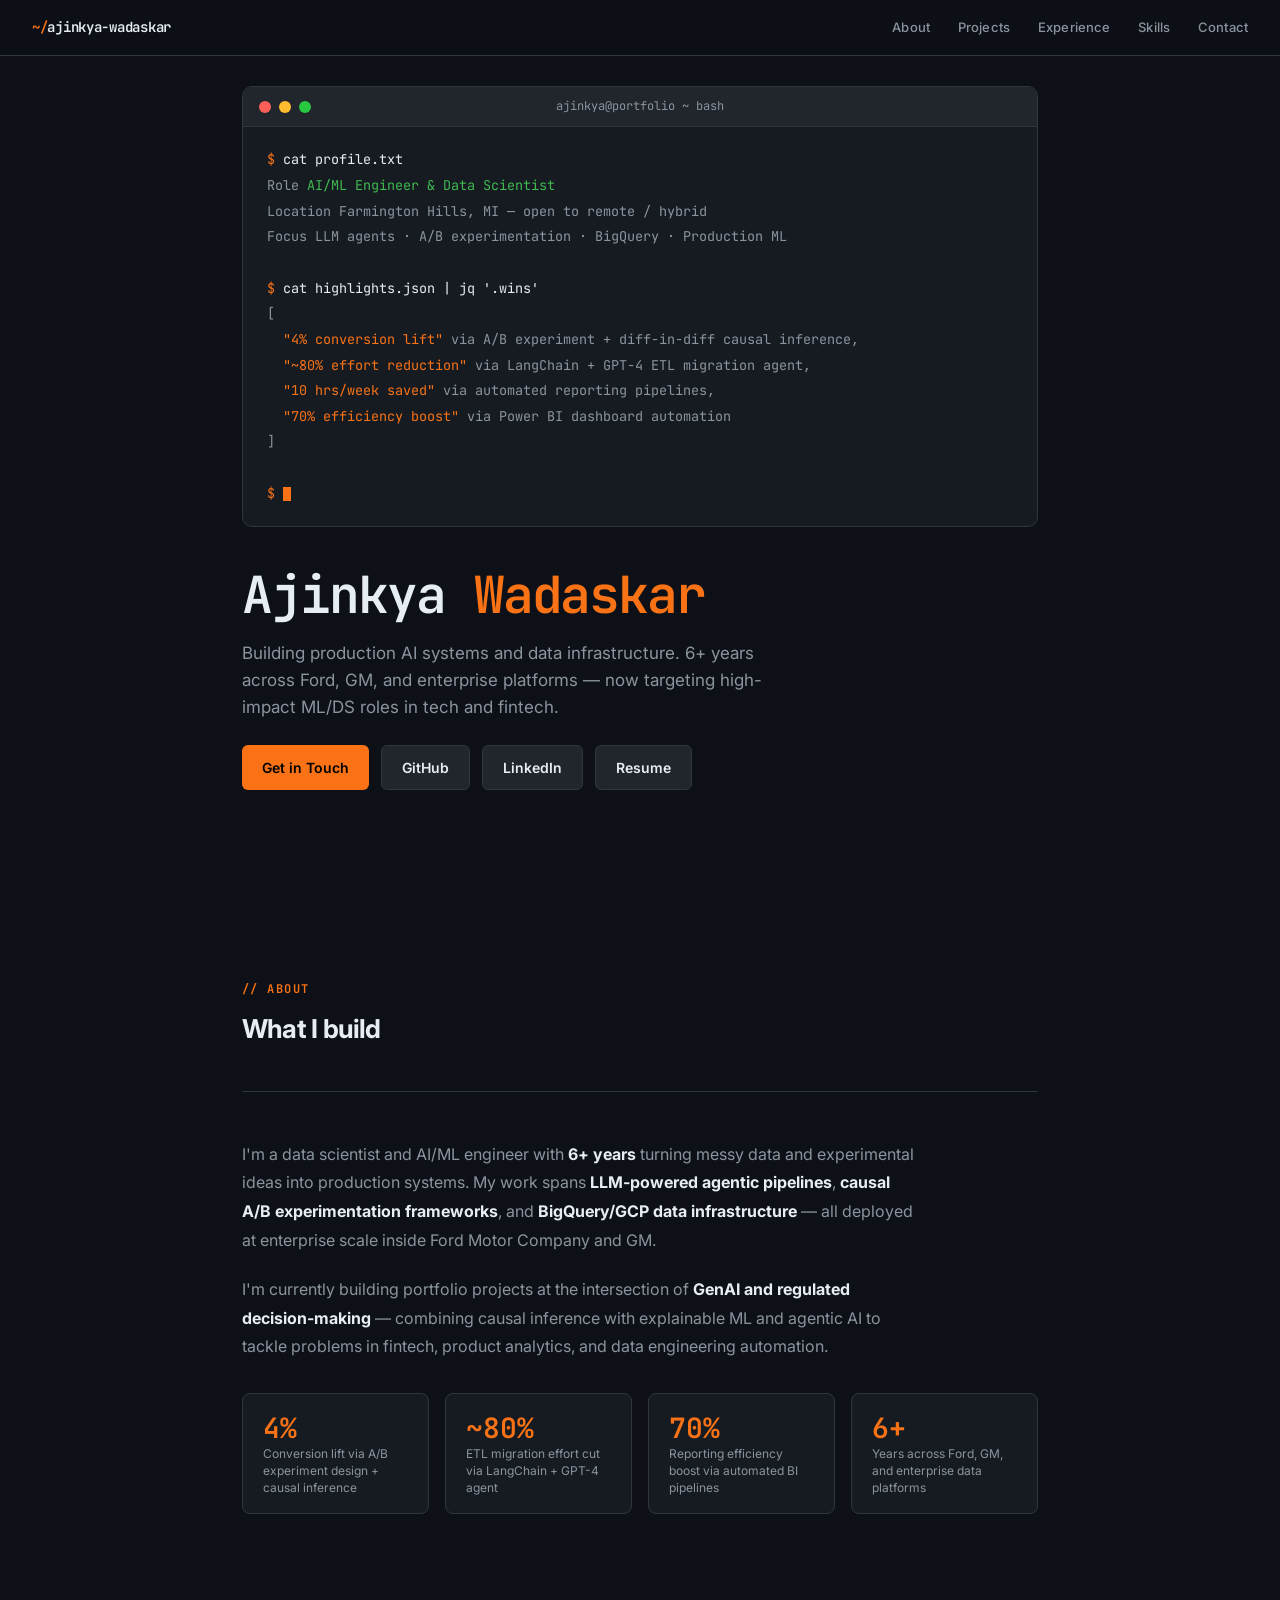
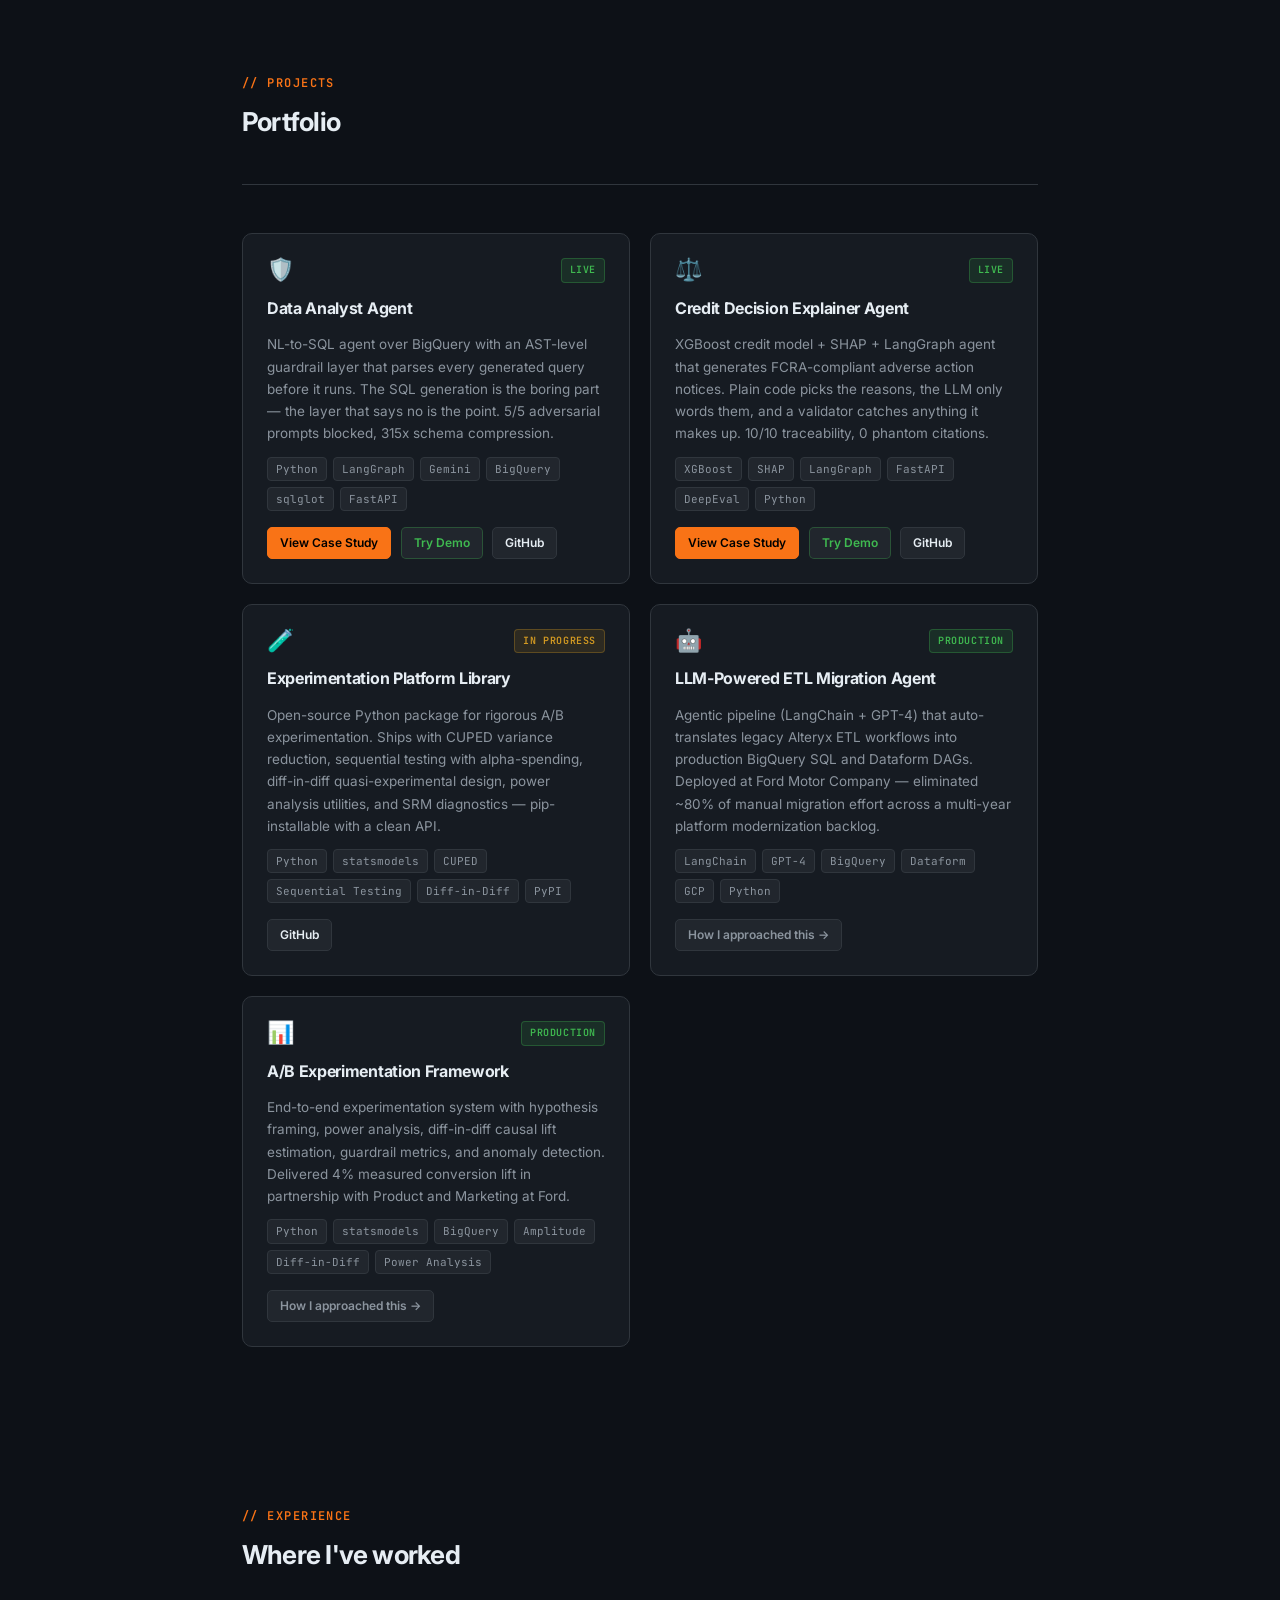
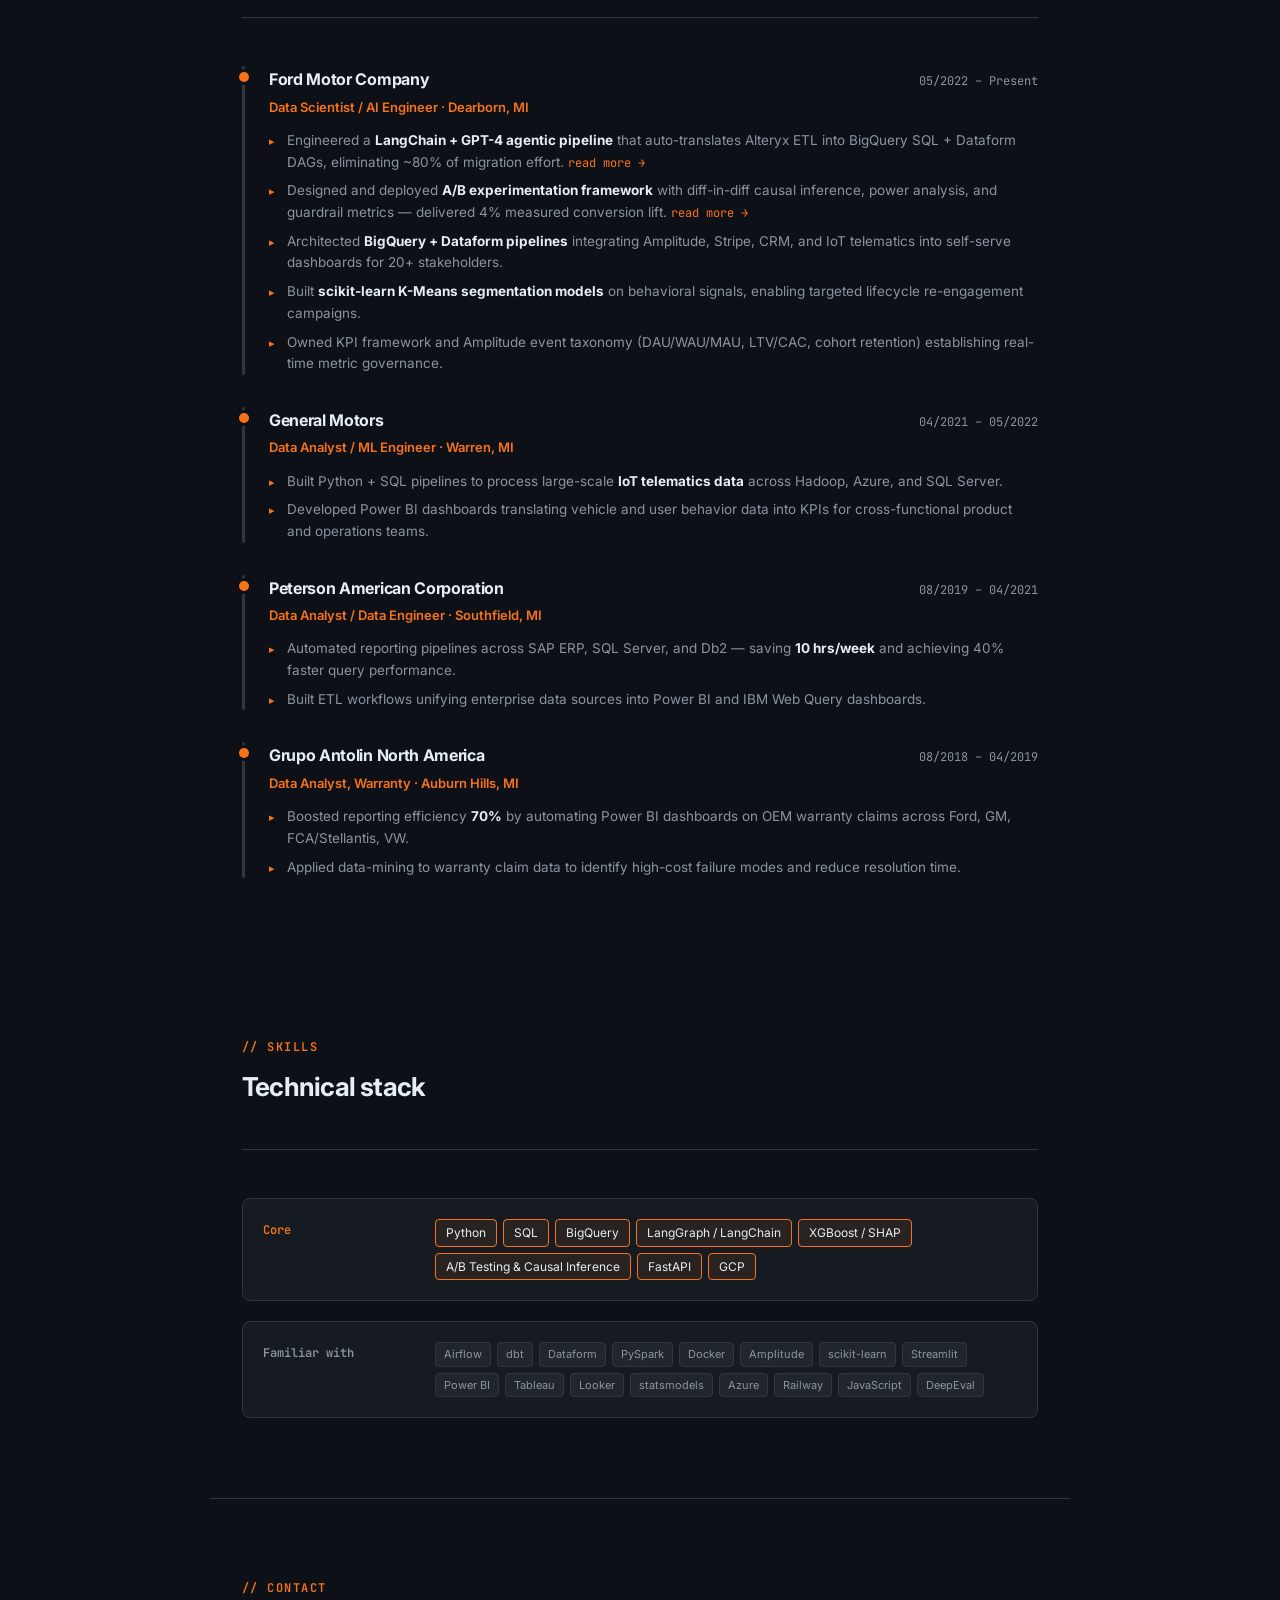
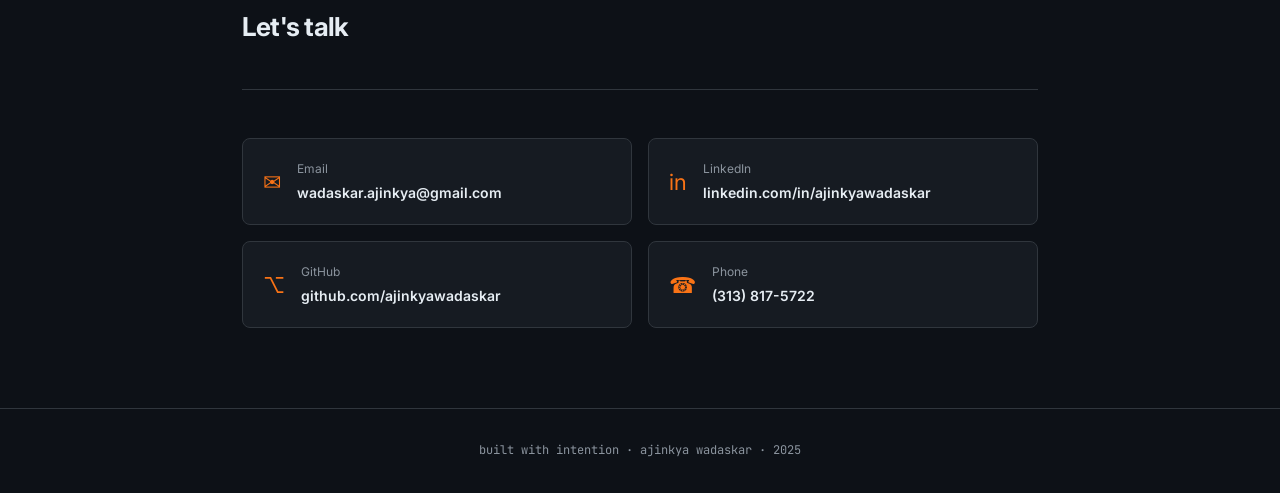
==== commit ef44ea28: "Restructure portfolio: case study pages, tiered skills, OG meta tags Add dedicated case study pages " ====
--- a/index.html
+++ b/index.html
@@ -6,506 +6,15 @@
   <title>Ajinkya Wadaskar — AI/ML Engineer & Data Scientist</title>
   <link rel="preconnect" href="https://fonts.googleapis.com">
   <link href="https://fonts.googleapis.com/css2?family=Inter:wght@300;400;500;600;700&family=JetBrains+Mono:wght@400;500;600&display=swap" rel="stylesheet">
-  <style>
-    *, *::before, *::after { box-sizing: border-box; margin: 0; padding: 0; }
-
-    :root {
-      --bg:        #0D1117;
-      --surface:   #161B22;
-      --surface2:  #21262D;
-      --border:    #30363D;
-      --accent:    #F97316;
-      --accent-dim:#7C3913;
-      --green:     #3FB950;
-      --amber:     #D29922;
-      --blue:      #388BFD;
-      --text:      #E6EDF3;
-      --muted:     #8B949E;
-      --mono: 'JetBrains Mono', monospace;
-      --sans: 'Inter', sans-serif;
-    }
-
-    html { scroll-behavior: smooth; }
-
-    body {
-      background: var(--bg);
-      color: var(--text);
-      font-family: var(--sans);
-      font-size: 15px;
-      line-height: 1.65;
-      -webkit-font-smoothing: antialiased;
-    }
-
-    a { color: var(--accent); text-decoration: none; }
-    a:hover { text-decoration: underline; }
-
-    /* NAV */
-    nav {
-      position: fixed;
-      top: 0; left: 0; right: 0;
-      z-index: 100;
-      background: rgba(13,17,23,0.88);
-      backdrop-filter: blur(12px);
-      border-bottom: 1px solid var(--border);
-      padding: 0 2rem;
-      display: flex;
-      align-items: center;
-      justify-content: space-between;
-      height: 56px;
-    }
-    .nav-brand {
-      font-family: var(--mono);
-      font-size: 14px;
-      font-weight: 600;
-      color: var(--text);
-      letter-spacing: -0.02em;
-    }
-    .nav-brand span { color: var(--accent); }
-    .nav-links {
-      display: flex;
-      gap: 1.75rem;
-      list-style: none;
-    }
-    .nav-links a {
-      color: var(--muted);
-      font-size: 13px;
-      font-weight: 500;
-      letter-spacing: 0.01em;
-      transition: color 0.15s;
-    }
-    .nav-links a:hover { color: var(--text); text-decoration: none; }
-
-    /* SECTIONS */
-    section { max-width: 860px; margin: 0 auto; padding: 5rem 2rem; }
-
-    /* HERO */
-    #hero {
-      min-height: 100vh;
-      display: flex;
-      align-items: center;
-      padding-top: 56px;
-    }
-    .hero-inner { width: 100%; }
-
-    .terminal {
-      background: var(--surface);
-      border: 1px solid var(--border);
-      border-radius: 10px;
-      overflow: hidden;
-      margin-bottom: 2.5rem;
-      font-family: var(--mono);
-      font-size: 13.5px;
-    }
-    .terminal-bar {
-      background: var(--surface2);
-      border-bottom: 1px solid var(--border);
-      padding: 10px 16px;
-      display: flex;
-      align-items: center;
-      gap: 8px;
-    }
-    .dot { width: 12px; height: 12px; border-radius: 50%; }
-    .dot-r { background: #FF5F57; }
-    .dot-y { background: #FEBC2E; }
-    .dot-g { background: #28C840; }
-    .terminal-title {
-      flex: 1;
-      text-align: center;
-      font-size: 12px;
-      color: var(--muted);
-      margin-left: -60px;
-    }
-    .terminal-body { padding: 1.25rem 1.5rem; line-height: 1.9; }
-    .t-prompt { color: var(--accent); }
-    .t-cmd { color: var(--text); }
-    .t-out { color: var(--muted); }
-    .t-out em { color: var(--green); font-style: normal; }
-    .t-out .hi { color: var(--accent); }
-    .t-line { display: block; }
-    .cursor {
-      display: inline-block;
-      width: 8px;
-      height: 14px;
-      background: var(--accent);
-      vertical-align: middle;
-      animation: blink 1.1s step-end infinite;
-    }
-    @keyframes blink { 0%,100%{opacity:1} 50%{opacity:0} }
-
-    .hero-sub {
-      display: flex;
-      flex-direction: column;
-      gap: 1rem;
-    }
-    .hero-name {
-      font-family: var(--mono);
-      font-size: clamp(2rem, 5vw, 3.2rem);
-      font-weight: 600;
-      letter-spacing: -0.04em;
-      line-height: 1.1;
-      color: var(--text);
-    }
-    .hero-name span { color: var(--accent); }
-    .hero-tagline {
-      font-size: 17px;
-      color: var(--muted);
-      max-width: 560px;
-      line-height: 1.6;
-    }
-    .hero-ctas {
-      display: flex;
-      gap: 0.75rem;
-      flex-wrap: wrap;
-      margin-top: 0.5rem;
-    }
-    .btn {
-      display: inline-flex;
-      align-items: center;
-      gap: 7px;
-      padding: 10px 20px;
-      border-radius: 6px;
-      font-size: 14px;
-      font-weight: 600;
-      cursor: pointer;
-      transition: all 0.15s;
-      border: none;
-      text-decoration: none;
-    }
-    .btn-primary {
-      background: var(--accent);
-      color: #000;
-    }
-    .btn-primary:hover { background: #fb8c3a; text-decoration: none; }
-    .btn-secondary {
-      background: var(--surface2);
-      color: var(--text);
-      border: 1px solid var(--border);
-    }
-    .btn-secondary:hover { background: var(--border); text-decoration: none; }
-
-    /* SECTION HEADERS */
-    .section-label {
-      font-family: var(--mono);
-      font-size: 12px;
-      font-weight: 600;
-      letter-spacing: 0.12em;
-      text-transform: uppercase;
-      color: var(--accent);
-      margin-bottom: 0.5rem;
-    }
-    .section-title {
-      font-size: 26px;
-      font-weight: 700;
-      letter-spacing: -0.03em;
-      margin-bottom: 2.5rem;
-      color: var(--text);
-    }
-    .divider {
-      border: none;
-      border-top: 1px solid var(--border);
-      margin-bottom: 3rem;
-    }
-
-    /* ABOUT */
-    #about p {
-      font-size: 16px;
-      color: var(--muted);
-      max-width: 680px;
-      margin-bottom: 1.25rem;
-      line-height: 1.8;
-    }
-    #about p strong { color: var(--text); }
-
-    .metrics-row {
-      display: grid;
-      grid-template-columns: repeat(auto-fit, minmax(160px, 1fr));
-      gap: 1rem;
-      margin-top: 2rem;
-    }
-    .metric-card {
-      background: var(--surface);
-      border: 1px solid var(--border);
-      border-radius: 8px;
-      padding: 1.25rem 1.25rem 1rem;
-    }
-    .metric-num {
-      font-family: var(--mono);
-      font-size: 28px;
-      font-weight: 600;
-      color: var(--accent);
-      line-height: 1;
-      margin-bottom: 4px;
-    }
-    .metric-desc {
-      font-size: 12px;
-      color: var(--muted);
-      line-height: 1.4;
-    }
-
-    /* PROJECTS */
-    .projects-grid {
-      display: grid;
-      grid-template-columns: repeat(auto-fit, minmax(360px, 1fr));
-      gap: 1.25rem;
-    }
-    .project-card {
-      background: var(--surface);
-      border: 1px solid var(--border);
-      border-radius: 10px;
-      padding: 1.5rem;
-      display: flex;
-      flex-direction: column;
-      gap: 0.75rem;
-      transition: border-color 0.15s;
-    }
-    .project-card:hover { border-color: var(--accent); }
-    .project-top {
-      display: flex;
-      align-items: flex-start;
-      justify-content: space-between;
-      gap: 1rem;
-    }
-    .project-icon {
-      font-size: 22px;
-      line-height: 1;
-    }
-    .badge {
-      font-family: var(--mono);
-      font-size: 10px;
-      font-weight: 600;
-      letter-spacing: 0.06em;
-      padding: 3px 8px;
-      border-radius: 4px;
-      white-space: nowrap;
-    }
-    .badge-prod   { background: rgba(63,185,80,0.12); color: var(--green); border: 1px solid rgba(63,185,80,0.3); }
-    .badge-wip    { background: rgba(210,153,34,0.12); color: var(--amber); border: 1px solid rgba(210,153,34,0.3); }
-    .badge-live   { background: rgba(56,139,253,0.12); color: var(--blue); border: 1px solid rgba(56,139,253,0.3); }
-
-    .metrics {
-      display: grid; grid-template-columns: repeat(2, 1fr);
-      gap: 10px 16px; margin: 14px 0 4px;
-      padding: 12px 14px; border-radius: 8px;
-      background: var(--surface2); border: 1px solid var(--border);
-    }
-    .metric-v { font-family: var(--mono); font-size: 16px; font-weight: 600; color: var(--text); }
-    .metric-k { font-size: 11.5px; color: var(--muted); line-height: 1.35; margin-top: 1px; }
-    .find {
-      margin-top: 12px; padding-left: 12px;
-      border-left: 2px solid var(--accent-dim);
-      font-size: 13.5px; color: var(--muted); line-height: 1.6;
-    }
-    .find b { color: var(--text); font-weight: 600; }
-    .project-name {
-      font-size: 16px;
-      font-weight: 700;
-      color: var(--text);
-      letter-spacing: -0.02em;
-    }
-    .project-desc {
-      font-size: 13.5px;
-      color: var(--muted);
-      line-height: 1.65;
-      flex: 1;
-    }
-    .tech-chips {
-      display: flex;
-      flex-wrap: wrap;
-      gap: 6px;
-    }
-    .chip {
-      font-family: var(--mono);
-      font-size: 11px;
-      background: var(--surface2);
-      border: 1px solid var(--border);
-      border-radius: 4px;
-      padding: 2px 8px;
-      color: var(--muted);
-    }
-    .project-links {
-      display: flex;
-      gap: 0.6rem;
-      margin-top: 0.25rem;
-    }
-    .link-btn {
-      font-size: 12px;
-      font-weight: 600;
-      padding: 5px 12px;
-      border-radius: 5px;
-      background: var(--surface2);
-      border: 1px solid var(--border);
-      color: var(--muted);
-      transition: all 0.15s;
-    }
-    .link-btn:hover { color: var(--text); border-color: var(--muted); text-decoration: none; }
-    .link-btn.gh { color: var(--text); }
-
-    /* EXPERIENCE */
-    .exp-list { display: flex; flex-direction: column; gap: 2rem; }
-    .exp-item {
-      display: grid;
-      grid-template-columns: 3px 1fr;
-      gap: 0 1.5rem;
-      position: relative;
-    }
-    .exp-line {
-      background: var(--border);
-      border-radius: 2px;
-      position: relative;
-    }
-    .exp-line::before {
-      content: '';
-      position: absolute;
-      top: 6px; left: 50%;
-      transform: translateX(-50%);
-      width: 10px; height: 10px;
-      border-radius: 50%;
-      background: var(--accent);
-      box-shadow: 0 0 0 3px var(--bg);
-    }
-    .exp-content {}
-    .exp-header {
-      display: flex;
-      align-items: baseline;
-      justify-content: space-between;
-      flex-wrap: wrap;
-      gap: 0.25rem;
-      margin-bottom: 0.25rem;
-    }
-    .exp-company {
-      font-weight: 700;
-      font-size: 16px;
-      letter-spacing: -0.02em;
-    }
-    .exp-period {
-      font-family: var(--mono);
-      font-size: 12px;
-      color: var(--muted);
-    }
-    .exp-role {
-      font-size: 13px;
-      color: var(--accent);
-      font-weight: 600;
-      margin-bottom: 0.75rem;
-    }
-    .exp-bullets {
-      list-style: none;
-      display: flex;
-      flex-direction: column;
-      gap: 0.45rem;
-    }
-    .exp-bullets li {
-      font-size: 13.5px;
-      color: var(--muted);
-      padding-left: 1.1rem;
-      position: relative;
-      line-height: 1.6;
-    }
-    .exp-bullets li::before {
-      content: '▸';
-      position: absolute;
-      left: 0;
-      color: var(--accent);
-      font-size: 11px;
-      top: 3px;
-    }
-    .exp-bullets li strong { color: var(--text); }
-
-    /* SKILLS */
-    .skills-grid {
-      display: flex;
-      flex-direction: column;
-      gap: 1.25rem;
-    }
-    .skill-group {
-      background: var(--surface);
-      border: 1px solid var(--border);
-      border-radius: 8px;
-      padding: 1.25rem;
-      display: grid;
-      grid-template-columns: 160px 1fr;
-      gap: 0.75rem;
-      align-items: start;
-    }
-    .skill-label {
-      font-family: var(--mono);
-      font-size: 12px;
-      font-weight: 600;
-      color: var(--accent);
-      padding-top: 2px;
-    }
-    .skill-chips { display: flex; flex-wrap: wrap; gap: 6px; }
-    .skill-chip {
-      font-size: 12px;
-      padding: 3px 10px;
-      border-radius: 4px;
-      background: var(--surface2);
-      border: 1px solid var(--border);
-      color: var(--muted);
-    }
-
-    /* CONTACT */
-    #contact {
-      border-top: 1px solid var(--border);
-    }
-    .contact-grid {
-      display: grid;
-      grid-template-columns: 1fr 1fr;
-      gap: 1rem;
-    }
-    .contact-card {
-      background: var(--surface);
-      border: 1px solid var(--border);
-      border-radius: 8px;
-      padding: 1.25rem;
-      display: flex;
-      align-items: center;
-      gap: 1rem;
-      transition: border-color 0.15s;
-      text-decoration: none;
-    }
-    .contact-card:hover { border-color: var(--accent); text-decoration: none; }
-    .contact-icon { font-size: 22px; }
-    .contact-label {
-      font-size: 12px;
-      color: var(--muted);
-      margin-bottom: 2px;
-    }
-    .contact-value {
-      font-size: 14px;
-      font-weight: 600;
-      color: var(--text);
-    }
-
-    /* FOOTER */
-    footer {
-      text-align: center;
-      padding: 2rem;
-      font-family: var(--mono);
-      font-size: 12px;
-      color: var(--muted);
-      border-top: 1px solid var(--border);
-    }
-
-    @media (max-width: 640px) {
-      nav { padding: 0 1rem; }
-      /* Five nav links didn't fit at 375px: "Contact" was clipped off the right
-         edge and the brand wrapped onto two lines. Keep the brand plus the two
-         links that matter and stop the brand wrapping. */
-      .nav-brand { white-space: nowrap; font-size: 0.85rem; }
-      .nav-links { gap: 1rem; }
-      /* keep Projects (2) and Contact (5); drop About, Experience, Skills */
-      .nav-links li:nth-child(1),
-      .nav-links li:nth-child(3),
-      .nav-links li:nth-child(4) { display: none; }
-      .metrics { grid-template-columns: 1fr 1fr; gap: 8px 12px; }
-      section { padding: 3.5rem 1.25rem; }
-      .projects-grid { grid-template-columns: 1fr; }
-      .skill-group { grid-template-columns: 1fr; gap: 0.5rem; }
-      .contact-grid { grid-template-columns: 1fr; }
-      .hero-name { font-size: 2rem; }
-    }
-  </style>
+  <link rel="stylesheet" href="/styles.css">
+
+  <!-- Open Graph -->
+  <meta property="og:title" content="Ajinkya Wadaskar — AI/ML Engineer & Data Scientist">
+  <meta property="og:description" content="Production LLM agents, A/B experimentation, and ML systems. Guardrailed NL→SQL agent, credit decision explainer, experimentation framework.">
+  <meta property="og:image" content="https://ajinkyawadaskar.github.io/og-preview.png">
+  <meta property="og:url" content="https://ajinkyawadaskar.github.io/">
+  <meta property="og:type" content="website">
+  <meta name="twitter:card" content="summary_large_image">
 </head>
 <body>
 
@@ -534,7 +43,7 @@
       <div class="terminal-body">
         <span class="t-line"><span class="t-prompt">$ </span><span class="t-cmd">cat profile.txt</span></span>
         <span class="t-line t-out">Role       <em>AI/ML Engineer & Data Scientist</em></span>
-        <span class="t-line t-out">Location   Detroit, MI — open to remote / hybrid</span>
+        <span class="t-line t-out">Location   Farmington Hills, MI — open to remote / hybrid</span>
         <span class="t-line t-out">Focus      LLM agents · A/B experimentation · BigQuery · Production ML</span>
         <span class="t-line">&nbsp;</span>
         <span class="t-line"><span class="t-prompt">$ </span><span class="t-cmd">cat highlights.json | jq '.wins'</span></span>
@@ -555,10 +64,10 @@
         Building production AI systems and data infrastructure. 6+ years across Ford, GM, and enterprise platforms — now targeting high-impact ML/DS roles in tech and fintech.
       </p>
       <div class="hero-ctas">
-        <a href="mailto:wadaskar.ajinkya@gmail.com" class="btn btn-primary">✉ Get in Touch</a>
-        <a href="https://github.com/ajinkyawadaskar" target="_blank" rel="noopener" class="btn btn-secondary">⌥ GitHub</a>
-        <a href="https://linkedin.com/in/ajinkyawadaskar" target="_blank" rel="noopener" class="btn btn-secondary">in LinkedIn</a>
-        <a href="Ajinkya_Wadaskar_Resume.pdf" target="_blank" rel="noopener" class="btn btn-secondary">↓ Resume</a>
+        <a href="mailto:wadaskar.ajinkya@gmail.com" class="btn btn-primary">Get in Touch</a>
+        <a href="https://github.com/ajinkyawadaskar" target="_blank" rel="noopener" class="btn btn-secondary">GitHub</a>
+        <a href="https://linkedin.com/in/ajinkyawadaskar" target="_blank" rel="noopener" class="btn btn-secondary">LinkedIn</a>
+        <a href="Ajinkya_Wadaskar_Resume.pdf" class="btn btn-secondary">Resume</a>
       </div>
     </div>
   </div>
@@ -605,31 +114,40 @@
 
   <div class="projects-grid">
 
+    <!-- FLAGSHIP 1: Data Analyst Agent -->
+    <div class="project-card">
+      <div class="project-top">
+        <div class="project-icon">🛡️</div>
+        <span class="badge badge-live">LIVE</span>
+      </div>
+      <div class="project-name">Data Analyst Agent</div>
+      <div class="project-desc">
+        NL-to-SQL agent over BigQuery with an AST-level guardrail layer that parses every generated query before it runs. The SQL generation is the boring part — the layer that says no is the point. 5/5 adversarial prompts blocked, 315x schema compression.
+      </div>
+      <div class="tech-chips">
+        <span class="chip">Python</span>
+        <span class="chip">LangGraph</span>
+        <span class="chip">Gemini</span>
+        <span class="chip">BigQuery</span>
+        <span class="chip">sqlglot</span>
+        <span class="chip">FastAPI</span>
+      </div>
+      <div class="project-links">
+        <a href="/projects/data-analyst-agent.html" class="link-btn primary">View Case Study</a>
+        <a href="[STREAMLIT_URL_DATA_ANALYST]" target="_blank" rel="noopener" class="link-btn demo">Try Demo</a>
+        <a href="https://github.com/ajinkyawadaskar/data-analyst-agent" target="_blank" rel="noopener" class="link-btn gh">GitHub</a>
+      </div>
+    </div>
+
+    <!-- FLAGSHIP 2: Credit Decision Explainer -->
     <div class="project-card">
       <div class="project-top">
         <div class="project-icon">⚖️</div>
         <span class="badge badge-live">LIVE</span>
       </div>
-      <div class="project-name">Credit Decision Explainer</div>
+      <div class="project-name">Credit Decision Explainer Agent</div>
       <div class="project-desc">
-        When a bank denies your loan, US law requires the specific reasons. Hand the model's
-        output to an LLM and it writes fluent reasons that aren't true — one draft denied an
-        applicant for "limited employment history and recent credit inquiries." Neither was a
-        factor; one isn't even in the dataset. So reasons are chosen by plain code from real
-        SHAP attributions, the LLM only words them, and a validator checks every sentence
-        before it ships.
-      </div>
-      <div class="metrics">
-        <div><div class="metric-v">10/10</div><div class="metric-k">reasons fully traceable</div></div>
-        <div><div class="metric-v">0.805</div><div class="metric-k">model AUC</div></div>
-        <div><div class="metric-v">0 / 46</div><div class="metric-k">denials with no reason</div></div>
-        <div><div class="metric-v">7</div><div class="metric-k">features blocked as uncitable</div></div>
-      </div>
-      <div class="find">
-        The finding I didn't expect: the model wanted to <b>deny people for paying their bills
-        on time</b>. Mathematically correct — that group defaulted 57% of the time — and
-        unusable in a letter. Traceable to real evidence isn't enough; it also has to be a
-        reason you're allowed to give.
+        XGBoost credit model + SHAP + LangGraph agent that generates FCRA-compliant adverse action notices. Plain code picks the reasons, the LLM only words them, and a validator catches anything it makes up. 10/10 traceability, 0 phantom citations.
       </div>
       <div class="tech-chips">
         <span class="chip">XGBoost</span>
@@ -638,56 +156,15 @@
         <span class="chip">FastAPI</span>
         <span class="chip">DeepEval</span>
         <span class="chip">Python</span>
-        <span class="chip">Railway</span>
       </div>
       <div class="project-links">
-        <a href="https://web-production-7b272.up.railway.app/docs" target="_blank" rel="noopener" class="link-btn">▶ Try the API</a>
-        <a href="https://github.com/ajinkyawadaskar/credit-decision-explainer" target="_blank" rel="noopener" class="link-btn gh">⌥ GitHub</a>
-      </div>
-    </div>
-
-    <div class="project-card">
-      <div class="project-top">
-        <div class="project-icon">🗄️</div>
-        <span class="badge badge-live">LIVE</span>
-      </div>
-      <div class="project-name">Data Analyst Agent</div>
-      <div class="project-desc">
-        Ask a question in plain English, get an answer from BigQuery. Every model writes
-        competent SQL now — the part nobody demos is what happens when it writes something
-        wrong. Inventing a column, reaching for a table you never exposed, scanning six
-        gigabytes because it forgot a date filter. So every generated query is parsed and
-        checked against five rules that don't depend on the model cooperating: statement type
-        on the syntax tree, table allowlist, column existence, row cap, and a dry-run cost
-        ceiling. Fail one and it doesn't run.
-      </div>
-      <div class="metrics">
-        <div><div class="metric-v">5/5</div><div class="metric-k">adversarial prompts blocked</div></div>
-        <div><div class="metric-v">5.8 GB</div><div class="metric-k">costliest query, refused</div></div>
-        <div><div class="metric-v">1.2M → 3.9K</div><div class="metric-k">schema tokens, collapsed</div></div>
-        <div><div class="metric-v">0.96</div><div class="metric-k">avg retries per question</div></div>
-      </div>
-      <div class="find">
-        The cost check was the interesting one. <b>COUNT(*) across 366 tables costs nothing</b> —
-        BigQuery answers from metadata — while one unfiltered SELECT * is 5.8 GB. "Touches many
-        tables" and "expensive" are different questions, and a guard built on the wrong one
-        blocks free queries while letting costly ones through.
-      </div>
-      <div class="tech-chips">
-        <span class="chip">BigQuery</span>
-        <span class="chip">sqlglot</span>
-        <span class="chip">LangGraph</span>
-        <span class="chip">Gemini</span>
-        <span class="chip">FastAPI</span>
-        <span class="chip">DeepEval</span>
-        <span class="chip">Streamlit</span>
-      </div>
-      <div class="project-links">
-        <a href="https://data-analyst-agent-production-316b.up.railway.app/docs" target="_blank" rel="noopener" class="link-btn">▶ Try the API</a>
-        <a href="https://github.com/ajinkyawadaskar/data-analyst-agent" target="_blank" rel="noopener" class="link-btn gh">⌥ GitHub</a>
-      </div>
-    </div>
-
+        <a href="/projects/credit-decision-explainer.html" class="link-btn primary">View Case Study</a>
+        <a href="[STREAMLIT_URL_CREDIT]" target="_blank" rel="noopener" class="link-btn demo">Try Demo</a>
+        <a href="https://github.com/ajinkyawadaskar/credit-decision-explainer" target="_blank" rel="noopener" class="link-btn gh">GitHub</a>
+      </div>
+    </div>
+
+    <!-- Experimentation Platform -->
     <div class="project-card">
       <div class="project-top">
         <div class="project-icon">🧪</div>
@@ -706,10 +183,11 @@
         <span class="chip">PyPI</span>
       </div>
       <div class="project-links">
-        <a href="https://github.com/ajinkyawadaskar/experimentation-platform" target="_blank" rel="noopener" class="link-btn gh">⌥ GitHub</a>
-      </div>
-    </div>
-
+        <a href="https://github.com/ajinkyawadaskar/experimentation-platform" target="_blank" rel="noopener" class="link-btn gh">GitHub</a>
+      </div>
+    </div>
+
+    <!-- ETL Migration Agent -->
     <div class="project-card">
       <div class="project-top">
         <div class="project-icon">🤖</div>
@@ -727,8 +205,12 @@
         <span class="chip">GCP</span>
         <span class="chip">Python</span>
       </div>
-    </div>
-
+      <div class="project-links">
+        <a href="/experience/etl-migration-agent.html" class="link-btn">How I approached this →</a>
+      </div>
+    </div>
+
+    <!-- A/B Framework -->
     <div class="project-card">
       <div class="project-top">
         <div class="project-icon">📊</div>
@@ -745,6 +227,9 @@
         <span class="chip">Amplitude</span>
         <span class="chip">Diff-in-Diff</span>
         <span class="chip">Power Analysis</span>
+      </div>
+      <div class="project-links">
+        <a href="/experience/ab-experimentation.html" class="link-btn">How I approached this →</a>
       </div>
     </div>
 
@@ -768,8 +253,8 @@
         </div>
         <div class="exp-role">Data Scientist / AI Engineer · Dearborn, MI</div>
         <ul class="exp-bullets">
-          <li>Engineered a <strong>LangChain + GPT-4 agentic pipeline</strong> that auto-translates Alteryx ETL into BigQuery SQL + Dataform DAGs, eliminating ~80% of migration effort.</li>
-          <li>Designed and deployed <strong>A/B experimentation framework</strong> with diff-in-diff causal inference, power analysis, and guardrail metrics — delivered 4% measured conversion lift.</li>
+          <li>Engineered a <strong>LangChain + GPT-4 agentic pipeline</strong> that auto-translates Alteryx ETL into BigQuery SQL + Dataform DAGs, eliminating ~80% of migration effort. <a href="/experience/etl-migration-agent.html" class="read-more">read more →</a></li>
+          <li>Designed and deployed <strong>A/B experimentation framework</strong> with diff-in-diff causal inference, power analysis, and guardrail metrics — delivered 4% measured conversion lift. <a href="/experience/ab-experimentation.html" class="read-more">read more →</a></li>
           <li>Architected <strong>BigQuery + Dataform pipelines</strong> integrating Amplitude, Stripe, CRM, and IoT telematics into self-serve dashboards for 20+ stakeholders.</li>
           <li>Built <strong>scikit-learn K-Means segmentation models</strong> on behavioral signals, enabling targeted lifecycle re-engagement campaigns.</li>
           <li>Owned KPI framework and Amplitude event taxonomy (DAU/WAU/MAU, LTV/CAC, cohort retention) establishing real-time metric governance.</li>
@@ -832,86 +317,38 @@
   <hr class="divider">
 
   <div class="skills-grid">
-    <div class="skill-group">
-      <div class="skill-label">AI & LLMs</div>
-      <div class="skill-chips">
-        <span class="skill-chip">LangChain</span>
-        <span class="skill-chip">LangGraph</span>
-        <span class="skill-chip">GPT-4</span>
-        <span class="skill-chip">Claude API</span>
-        <span class="skill-chip">RAG Pipelines</span>
-        <span class="skill-chip">Agentic AI</span>
-        <span class="skill-chip">Vector DBs</span>
-        <span class="skill-chip">Prompt Engineering</span>
-        <span class="skill-chip">LLM Evaluation</span>
-        <span class="skill-chip">DeepEval</span>
-      </div>
-    </div>
-    <div class="skill-group">
-      <div class="skill-label">ML & Statistics</div>
-      <div class="skill-chips">
-        <span class="skill-chip">XGBoost</span>
-        <span class="skill-chip">LightGBM</span>
-        <span class="skill-chip">Logistic Regression</span>
-        <span class="skill-chip">K-Means</span>
-        <span class="skill-chip">SHAP</span>
-        <span class="skill-chip">scikit-learn</span>
-        <span class="skill-chip">Time-Series</span>
-        <span class="skill-chip">Churn Modeling</span>
-        <span class="skill-chip">LTV Modeling</span>
-      </div>
-    </div>
-    <div class="skill-group">
-      <div class="skill-label">Experimentation</div>
-      <div class="skill-chips">
-        <span class="skill-chip">A/B Testing</span>
-        <span class="skill-chip">Causal Inference</span>
-        <span class="skill-chip">Diff-in-Diff</span>
-        <span class="skill-chip">CUPED</span>
-        <span class="skill-chip">Power Analysis</span>
-        <span class="skill-chip">Sequential Testing</span>
-        <span class="skill-chip">Guardrail Metrics</span>
-        <span class="skill-chip">Bayesian Experiments</span>
-      </div>
-    </div>
-    <div class="skill-group">
-      <div class="skill-label">Data Engineering</div>
-      <div class="skill-chips">
-        <span class="skill-chip">BigQuery</span>
-        <span class="skill-chip">Dataform</span>
-        <span class="skill-chip">dbt</span>
-        <span class="skill-chip">Airflow</span>
-        <span class="skill-chip">PySpark</span>
-        <span class="skill-chip">ETL/ELT</span>
-        <span class="skill-chip">Amplitude</span>
-        <span class="skill-chip">Stripe</span>
-        <span class="skill-chip">Hadoop</span>
-      </div>
-    </div>
-    <div class="skill-group">
-      <div class="skill-label">Cloud & MLOps</div>
-      <div class="skill-chips">
-        <span class="skill-chip">GCP / Vertex AI</span>
-        <span class="skill-chip">Azure</span>
-        <span class="skill-chip">Docker</span>
-        <span class="skill-chip">CI/CD</span>
-        <span class="skill-chip">FastAPI</span>
-        <span class="skill-chip">Railway</span>
-        <span class="skill-chip">HuggingFace Spaces</span>
-        <span class="skill-chip">GitHub Actions</span>
-      </div>
-    </div>
-    <div class="skill-group">
-      <div class="skill-label">Languages & BI</div>
+    <div class="skill-group tier-core">
+      <div class="skill-label">Core</div>
       <div class="skill-chips">
         <span class="skill-chip">Python</span>
         <span class="skill-chip">SQL</span>
+        <span class="skill-chip">BigQuery</span>
+        <span class="skill-chip">LangGraph / LangChain</span>
+        <span class="skill-chip">XGBoost / SHAP</span>
+        <span class="skill-chip">A/B Testing & Causal Inference</span>
+        <span class="skill-chip">FastAPI</span>
+        <span class="skill-chip">GCP</span>
+      </div>
+    </div>
+    <div class="skill-group tier-familiar">
+      <div class="skill-label">Familiar with</div>
+      <div class="skill-chips">
+        <span class="skill-chip">Airflow</span>
+        <span class="skill-chip">dbt</span>
+        <span class="skill-chip">Dataform</span>
         <span class="skill-chip">PySpark</span>
+        <span class="skill-chip">Docker</span>
+        <span class="skill-chip">Amplitude</span>
+        <span class="skill-chip">scikit-learn</span>
+        <span class="skill-chip">Streamlit</span>
+        <span class="skill-chip">Power BI</span>
+        <span class="skill-chip">Tableau</span>
+        <span class="skill-chip">Looker</span>
+        <span class="skill-chip">statsmodels</span>
+        <span class="skill-chip">Azure</span>
+        <span class="skill-chip">Railway</span>
         <span class="skill-chip">JavaScript</span>
-        <span class="skill-chip">Tableau</span>
-        <span class="skill-chip">Power BI</span>
-        <span class="skill-chip">Qlik Sense</span>
-        <span class="skill-chip">Looker</span>
+        <span class="skill-chip">DeepEval</span>
       </div>
     </div>
   </div>
@@ -956,9 +393,7 @@
 </section>
 
 <footer>
-  <span style="font-family: var(--mono); color: var(--muted);">
-    built with intention · ajinkya wadaskar · 2025
-  </span>
+  <span>built with intention · ajinkya wadaskar · 2025</span>
 </footer>
 
 </body>
--- a/styles.css
+++ b/styles.css
@@ -0,0 +1,755 @@
+*, *::before, *::after { box-sizing: border-box; margin: 0; padding: 0; }
+
+:root {
+  --bg:        #0D1117;
+  --surface:   #161B22;
+  --surface2:  #21262D;
+  --border:    #30363D;
+  --accent:    #F97316;
+  --accent-dim:#7C3913;
+  --green:     #3FB950;
+  --amber:     #D29922;
+  --blue:      #388BFD;
+  --text:      #E6EDF3;
+  --muted:     #8B949E;
+  --mono: 'JetBrains Mono', monospace;
+  --sans: 'Inter', sans-serif;
+}
+
+html { scroll-behavior: smooth; }
+
+body {
+  background: var(--bg);
+  color: var(--text);
+  font-family: var(--sans);
+  font-size: 15px;
+  line-height: 1.65;
+  -webkit-font-smoothing: antialiased;
+}
+
+a { color: var(--accent); text-decoration: none; }
+a:hover { text-decoration: underline; }
+
+/* NAV */
+nav {
+  position: fixed;
+  top: 0; left: 0; right: 0;
+  z-index: 100;
+  background: rgba(13,17,23,0.88);
+  backdrop-filter: blur(12px);
+  border-bottom: 1px solid var(--border);
+  padding: 0 2rem;
+  display: flex;
+  align-items: center;
+  justify-content: space-between;
+  height: 56px;
+}
+.nav-brand {
+  font-family: var(--mono);
+  font-size: 14px;
+  font-weight: 600;
+  color: var(--text);
+  letter-spacing: -0.02em;
+}
+.nav-brand a { color: var(--text); }
+.nav-brand a:hover { text-decoration: none; }
+.nav-brand span { color: var(--accent); }
+.nav-links {
+  display: flex;
+  gap: 1.75rem;
+  list-style: none;
+}
+.nav-links a {
+  color: var(--muted);
+  font-size: 13px;
+  font-weight: 500;
+  letter-spacing: 0.01em;
+  transition: color 0.15s;
+}
+.nav-links a:hover { color: var(--text); text-decoration: none; }
+
+/* SECTIONS */
+section { max-width: 860px; margin: 0 auto; padding: 5rem 2rem; }
+
+/* HERO */
+#hero {
+  min-height: 100vh;
+  display: flex;
+  align-items: center;
+  padding-top: 56px;
+}
+.hero-inner { width: 100%; }
+
+.terminal {
+  background: var(--surface);
+  border: 1px solid var(--border);
+  border-radius: 10px;
+  overflow: hidden;
+  margin-bottom: 2.5rem;
+  font-family: var(--mono);
+  font-size: 13.5px;
+}
+.terminal-bar {
+  background: var(--surface2);
+  border-bottom: 1px solid var(--border);
+  padding: 10px 16px;
+  display: flex;
+  align-items: center;
+  gap: 8px;
+}
+.dot { width: 12px; height: 12px; border-radius: 50%; }
+.dot-r { background: #FF5F57; }
+.dot-y { background: #FEBC2E; }
+.dot-g { background: #28C840; }
+.terminal-title {
+  flex: 1;
+  text-align: center;
+  font-size: 12px;
+  color: var(--muted);
+  margin-left: -60px;
+}
+.terminal-body { padding: 1.25rem 1.5rem; line-height: 1.9; }
+.t-prompt { color: var(--accent); }
+.t-cmd { color: var(--text); }
+.t-out { color: var(--muted); }
+.t-out em { color: var(--green); font-style: normal; }
+.t-out .hi { color: var(--accent); }
+.t-line { display: block; }
+.cursor {
+  display: inline-block;
+  width: 8px;
+  height: 14px;
+  background: var(--accent);
+  vertical-align: middle;
+  animation: blink 1.1s step-end infinite;
+}
+@keyframes blink { 0%,100%{opacity:1} 50%{opacity:0} }
+
+.hero-sub {
+  display: flex;
+  flex-direction: column;
+  gap: 1rem;
+}
+.hero-name {
+  font-family: var(--mono);
+  font-size: clamp(2rem, 5vw, 3.2rem);
+  font-weight: 600;
+  letter-spacing: -0.04em;
+  line-height: 1.1;
+  color: var(--text);
+}
+.hero-name span { color: var(--accent); }
+.hero-tagline {
+  font-size: 17px;
+  color: var(--muted);
+  max-width: 560px;
+  line-height: 1.6;
+}
+.hero-ctas {
+  display: flex;
+  gap: 0.75rem;
+  flex-wrap: wrap;
+  margin-top: 0.5rem;
+}
+.btn {
+  display: inline-flex;
+  align-items: center;
+  gap: 7px;
+  padding: 10px 20px;
+  border-radius: 6px;
+  font-size: 14px;
+  font-weight: 600;
+  cursor: pointer;
+  transition: all 0.15s;
+  border: none;
+  text-decoration: none;
+}
+.btn-primary {
+  background: var(--accent);
+  color: #000;
+}
+.btn-primary:hover { background: #fb8c3a; text-decoration: none; }
+.btn-secondary {
+  background: var(--surface2);
+  color: var(--text);
+  border: 1px solid var(--border);
+}
+.btn-secondary:hover { background: var(--border); text-decoration: none; }
+
+/* SECTION HEADERS */
+.section-label {
+  font-family: var(--mono);
+  font-size: 12px;
+  font-weight: 600;
+  letter-spacing: 0.12em;
+  text-transform: uppercase;
+  color: var(--accent);
+  margin-bottom: 0.5rem;
+}
+.section-title {
+  font-size: 26px;
+  font-weight: 700;
+  letter-spacing: -0.03em;
+  margin-bottom: 2.5rem;
+  color: var(--text);
+}
+.divider {
+  border: none;
+  border-top: 1px solid var(--border);
+  margin-bottom: 3rem;
+}
+
+/* ABOUT */
+#about p {
+  font-size: 16px;
+  color: var(--muted);
+  max-width: 680px;
+  margin-bottom: 1.25rem;
+  line-height: 1.8;
+}
+#about p strong { color: var(--text); }
+
+.metrics-row {
+  display: grid;
+  grid-template-columns: repeat(auto-fit, minmax(160px, 1fr));
+  gap: 1rem;
+  margin-top: 2rem;
+}
+.metric-card {
+  background: var(--surface);
+  border: 1px solid var(--border);
+  border-radius: 8px;
+  padding: 1.25rem 1.25rem 1rem;
+}
+.metric-num {
+  font-family: var(--mono);
+  font-size: 28px;
+  font-weight: 600;
+  color: var(--accent);
+  line-height: 1;
+  margin-bottom: 4px;
+}
+.metric-desc {
+  font-size: 12px;
+  color: var(--muted);
+  line-height: 1.4;
+}
+
+/* PROJECTS */
+.projects-grid {
+  display: grid;
+  grid-template-columns: repeat(auto-fit, minmax(360px, 1fr));
+  gap: 1.25rem;
+}
+.project-card {
+  background: var(--surface);
+  border: 1px solid var(--border);
+  border-radius: 10px;
+  padding: 1.5rem;
+  display: flex;
+  flex-direction: column;
+  gap: 0.75rem;
+  transition: border-color 0.15s;
+}
+.project-card:hover { border-color: var(--accent); }
+.project-top {
+  display: flex;
+  align-items: flex-start;
+  justify-content: space-between;
+  gap: 1rem;
+}
+.project-icon {
+  font-size: 22px;
+  line-height: 1;
+}
+.badge {
+  font-family: var(--mono);
+  font-size: 10px;
+  font-weight: 600;
+  letter-spacing: 0.06em;
+  padding: 3px 8px;
+  border-radius: 4px;
+  white-space: nowrap;
+}
+.badge-prod   { background: rgba(63,185,80,0.12); color: var(--green); border: 1px solid rgba(63,185,80,0.3); }
+.badge-wip    { background: rgba(210,153,34,0.12); color: var(--amber); border: 1px solid rgba(210,153,34,0.3); }
+.badge-live   { background: rgba(63,185,80,0.12); color: var(--green); border: 1px solid rgba(63,185,80,0.3); }
+.project-name {
+  font-size: 16px;
+  font-weight: 700;
+  color: var(--text);
+  letter-spacing: -0.02em;
+}
+.project-desc {
+  font-size: 13.5px;
+  color: var(--muted);
+  line-height: 1.65;
+  flex: 1;
+}
+.tech-chips {
+  display: flex;
+  flex-wrap: wrap;
+  gap: 6px;
+}
+.chip {
+  font-family: var(--mono);
+  font-size: 11px;
+  background: var(--surface2);
+  border: 1px solid var(--border);
+  border-radius: 4px;
+  padding: 2px 8px;
+  color: var(--muted);
+}
+.project-links {
+  display: flex;
+  gap: 0.6rem;
+  flex-wrap: wrap;
+  margin-top: 0.25rem;
+}
+.link-btn {
+  font-size: 12px;
+  font-weight: 600;
+  padding: 5px 12px;
+  border-radius: 5px;
+  background: var(--surface2);
+  border: 1px solid var(--border);
+  color: var(--muted);
+  transition: all 0.15s;
+}
+.link-btn:hover { color: var(--text); border-color: var(--muted); text-decoration: none; }
+.link-btn.gh { color: var(--text); }
+.link-btn.primary {
+  background: var(--accent);
+  color: #000;
+  border-color: var(--accent);
+}
+.link-btn.primary:hover { background: #fb8c3a; border-color: #fb8c3a; }
+.link-btn.demo {
+  color: var(--green);
+  border-color: rgba(63,185,80,0.3);
+}
+.link-btn.demo:hover { border-color: var(--green); }
+
+/* EXPERIENCE */
+.exp-list { display: flex; flex-direction: column; gap: 2rem; }
+.exp-item {
+  display: grid;
+  grid-template-columns: 3px 1fr;
+  gap: 0 1.5rem;
+  position: relative;
+}
+.exp-line {
+  background: var(--border);
+  border-radius: 2px;
+  position: relative;
+}
+.exp-line::before {
+  content: '';
+  position: absolute;
+  top: 6px; left: 50%;
+  transform: translateX(-50%);
+  width: 10px; height: 10px;
+  border-radius: 50%;
+  background: var(--accent);
+  box-shadow: 0 0 0 3px var(--bg);
+}
+.exp-header {
+  display: flex;
+  align-items: baseline;
+  justify-content: space-between;
+  flex-wrap: wrap;
+  gap: 0.25rem;
+  margin-bottom: 0.25rem;
+}
+.exp-company {
+  font-weight: 700;
+  font-size: 16px;
+  letter-spacing: -0.02em;
+}
+.exp-period {
+  font-family: var(--mono);
+  font-size: 12px;
+  color: var(--muted);
+}
+.exp-role {
+  font-size: 13px;
+  color: var(--accent);
+  font-weight: 600;
+  margin-bottom: 0.75rem;
+}
+.exp-bullets {
+  list-style: none;
+  display: flex;
+  flex-direction: column;
+  gap: 0.45rem;
+}
+.exp-bullets li {
+  font-size: 13.5px;
+  color: var(--muted);
+  padding-left: 1.1rem;
+  position: relative;
+  line-height: 1.6;
+}
+.exp-bullets li::before {
+  content: '\25B8';
+  position: absolute;
+  left: 0;
+  color: var(--accent);
+  font-size: 11px;
+  top: 3px;
+}
+.exp-bullets li strong { color: var(--text); }
+
+/* SKILLS */
+.skills-grid {
+  display: flex;
+  flex-direction: column;
+  gap: 1.25rem;
+}
+.skill-group {
+  background: var(--surface);
+  border: 1px solid var(--border);
+  border-radius: 8px;
+  padding: 1.25rem;
+  display: grid;
+  grid-template-columns: 160px 1fr;
+  gap: 0.75rem;
+  align-items: start;
+}
+.skill-label {
+  font-family: var(--mono);
+  font-size: 12px;
+  font-weight: 600;
+  color: var(--accent);
+  padding-top: 2px;
+}
+.skill-chips { display: flex; flex-wrap: wrap; gap: 6px; }
+.skill-chip {
+  font-size: 12px;
+  padding: 3px 10px;
+  border-radius: 4px;
+  background: var(--surface2);
+  border: 1px solid var(--border);
+  color: var(--muted);
+}
+
+/* TIERED SKILLS */
+.tier-core .skill-chip {
+  border-color: var(--accent);
+  color: var(--text);
+  background: rgba(249,115,22,0.08);
+}
+.tier-familiar .skill-label {
+  color: var(--muted);
+}
+.tier-familiar .skill-chip {
+  font-size: 11px;
+  padding: 2px 8px;
+}
+
+/* CONTACT */
+#contact {
+  border-top: 1px solid var(--border);
+}
+.contact-grid {
+  display: grid;
+  grid-template-columns: 1fr 1fr;
+  gap: 1rem;
+}
+.contact-card {
+  background: var(--surface);
+  border: 1px solid var(--border);
+  border-radius: 8px;
+  padding: 1.25rem;
+  display: flex;
+  align-items: center;
+  gap: 1rem;
+  transition: border-color 0.15s;
+  text-decoration: none;
+}
+.contact-card:hover { border-color: var(--accent); text-decoration: none; }
+.contact-icon { font-size: 22px; }
+.contact-label {
+  font-size: 12px;
+  color: var(--muted);
+  margin-bottom: 2px;
+}
+.contact-value {
+  font-size: 14px;
+  font-weight: 600;
+  color: var(--text);
+}
+
+/* FOOTER */
+footer {
+  text-align: center;
+  padding: 2rem;
+  font-family: var(--mono);
+  font-size: 12px;
+  color: var(--muted);
+  border-top: 1px solid var(--border);
+}
+
+/* READ MORE LINK */
+.read-more {
+  font-family: var(--mono);
+  font-size: 12px;
+  color: var(--accent);
+  white-space: nowrap;
+}
+
+/* ===== SUB-PAGE COMPONENTS ===== */
+
+/* BREADCRUMB */
+.breadcrumb {
+  font-family: var(--mono);
+  font-size: 13px;
+  color: var(--muted);
+  margin-bottom: 2rem;
+}
+.breadcrumb a { color: var(--accent); }
+.breadcrumb a:hover { text-decoration: underline; }
+.breadcrumb .sep { color: var(--border); margin: 0 0.35rem; }
+
+/* CASE STUDY HERO */
+.case-hero {
+  max-width: 860px;
+  margin: 0 auto;
+  padding: 6.5rem 2rem 3rem;
+}
+.case-hero .badge {
+  display: inline-block;
+  margin-bottom: 1rem;
+}
+.case-title {
+  font-size: clamp(1.5rem, 4vw, 2.2rem);
+  font-weight: 700;
+  letter-spacing: -0.03em;
+  line-height: 1.15;
+  color: var(--text);
+  margin-bottom: 0.75rem;
+}
+.case-subtitle {
+  font-size: 16px;
+  color: var(--muted);
+  max-width: 640px;
+  line-height: 1.7;
+  margin-bottom: 1.5rem;
+}
+
+/* CTA BAR */
+.cta-bar {
+  display: flex;
+  gap: 0.6rem;
+  flex-wrap: wrap;
+}
+.cta-bar .btn { font-size: 13px; padding: 8px 16px; }
+
+/* CASE STUDY SECTIONS */
+.case-section {
+  max-width: 860px;
+  margin: 0 auto;
+  padding: 0 2rem 3.5rem;
+}
+.case-section .section-label { margin-bottom: 0.75rem; }
+.case-section p {
+  font-size: 15px;
+  color: var(--muted);
+  line-height: 1.75;
+  max-width: 680px;
+  margin-bottom: 1rem;
+}
+.case-section p strong { color: var(--text); }
+
+/* DECISION BLOCK */
+.decision-block {
+  border-left: 3px solid var(--accent);
+  padding: 1.25rem 1.5rem;
+  background: var(--surface);
+  border-radius: 0 8px 8px 0;
+  margin: 1.5rem 0;
+}
+.decision-block h3 {
+  font-size: 15px;
+  font-weight: 700;
+  color: var(--text);
+  margin-bottom: 0.75rem;
+  letter-spacing: -0.02em;
+}
+.decision-block p {
+  font-size: 14px;
+  color: var(--muted);
+  line-height: 1.7;
+  margin-bottom: 0.75rem;
+}
+.decision-block p:last-child { margin-bottom: 0; }
+
+/* FAILURE BLOCK */
+.failure-block {
+  border-left: 3px solid var(--amber);
+  padding: 1.25rem 1.5rem;
+  background: var(--surface);
+  border-radius: 0 8px 8px 0;
+  margin: 1.5rem 0;
+}
+.failure-block h3 {
+  font-size: 15px;
+  font-weight: 700;
+  color: var(--text);
+  margin-bottom: 0.75rem;
+  letter-spacing: -0.02em;
+}
+.failure-block p {
+  font-size: 14px;
+  color: var(--muted);
+  line-height: 1.7;
+  margin-bottom: 0.75rem;
+}
+.failure-block p:last-child { margin-bottom: 0; }
+
+/* NUMBERS TABLE */
+.numbers-table {
+  width: 100%;
+  border-collapse: collapse;
+  margin: 1.25rem 0;
+  font-size: 13.5px;
+}
+.numbers-table th {
+  text-align: left;
+  font-family: var(--mono);
+  font-size: 11px;
+  font-weight: 600;
+  letter-spacing: 0.06em;
+  text-transform: uppercase;
+  color: var(--muted);
+  padding: 0.6rem 1rem;
+  border-bottom: 1px solid var(--border);
+}
+.numbers-table td {
+  padding: 0.6rem 1rem;
+  border-bottom: 1px solid var(--border);
+  color: var(--muted);
+}
+.numbers-table td:first-child { color: var(--text); }
+.numbers-table td.num {
+  font-family: var(--mono);
+  font-weight: 600;
+  color: var(--accent);
+}
+.numbers-table td.pass { color: var(--green); }
+.numbers-table td.block { color: #FF6B6B; }
+.numbers-table tr:last-child td { border-bottom: none; }
+.numbers-table-wrap {
+  background: var(--surface);
+  border: 1px solid var(--border);
+  border-radius: 8px;
+  overflow-x: auto;
+  margin: 1.25rem 0;
+}
+
+/* MERMAID */
+.mermaid-container {
+  background: var(--surface);
+  border: 1px solid var(--border);
+  border-radius: 10px;
+  padding: 2rem 1.5rem;
+  margin: 1.5rem 0;
+  overflow-x: auto;
+}
+
+/* CAVEAT LIST */
+.caveats {
+  list-style: none;
+  margin: 1rem 0;
+}
+.caveats li {
+  font-size: 14px;
+  color: var(--muted);
+  line-height: 1.7;
+  padding: 0.5rem 0 0.5rem 1.1rem;
+  position: relative;
+  border-bottom: 1px solid var(--border);
+}
+.caveats li:last-child { border-bottom: none; }
+.caveats li::before {
+  content: '\25B8';
+  position: absolute;
+  left: 0;
+  color: var(--amber);
+  font-size: 11px;
+  top: 0.65rem;
+}
+.caveats li strong { color: var(--text); }
+
+/* EXPERIENCE WRITEUP */
+.writeup-section {
+  max-width: 860px;
+  margin: 0 auto;
+  padding: 0 2rem 3rem;
+}
+.writeup-section p {
+  font-size: 15px;
+  color: var(--muted);
+  line-height: 1.75;
+  max-width: 680px;
+  margin-bottom: 1rem;
+}
+.writeup-section p strong { color: var(--text); }
+.writeup-section ul {
+  list-style: none;
+  margin: 1rem 0;
+}
+.writeup-section ul li {
+  font-size: 14px;
+  color: var(--muted);
+  line-height: 1.7;
+  padding-left: 1.1rem;
+  position: relative;
+  margin-bottom: 0.4rem;
+}
+.writeup-section ul li::before {
+  content: '\25B8';
+  position: absolute;
+  left: 0;
+  color: var(--accent);
+  font-size: 11px;
+  top: 4px;
+}
+.writeup-section ul li strong { color: var(--text); }
+
+.disclaimer {
+  font-family: var(--mono);
+  font-size: 12px;
+  color: var(--muted);
+  padding: 1rem 1.25rem;
+  background: var(--surface);
+  border: 1px solid var(--border);
+  border-radius: 8px;
+  margin-top: 2rem;
+}
+
+/* CASE STUDY BOTTOM LINKS */
+.bottom-links {
+  max-width: 860px;
+  margin: 0 auto;
+  padding: 0 2rem 4rem;
+  display: flex;
+  gap: 0.75rem;
+  flex-wrap: wrap;
+}
+
+/* RESPONSIVE */
+@media (max-width: 640px) {
+  nav { padding: 0 1rem; }
+  .nav-links { gap: 1rem; }
+  section { padding: 3.5rem 1.25rem; }
+  .projects-grid { grid-template-columns: 1fr; }
+  .skill-group { grid-template-columns: 1fr; gap: 0.5rem; }
+  .contact-grid { grid-template-columns: 1fr; }
+  .hero-name { font-size: 2rem; }
+  .case-hero { padding: 5.5rem 1.25rem 2rem; }
+  .case-section { padding: 0 1.25rem 2.5rem; }
+  .bottom-links { padding: 0 1.25rem 3rem; }
+  .writeup-section { padding: 0 1.25rem 2.5rem; }
+  .mermaid-container { padding: 1rem; }
+}
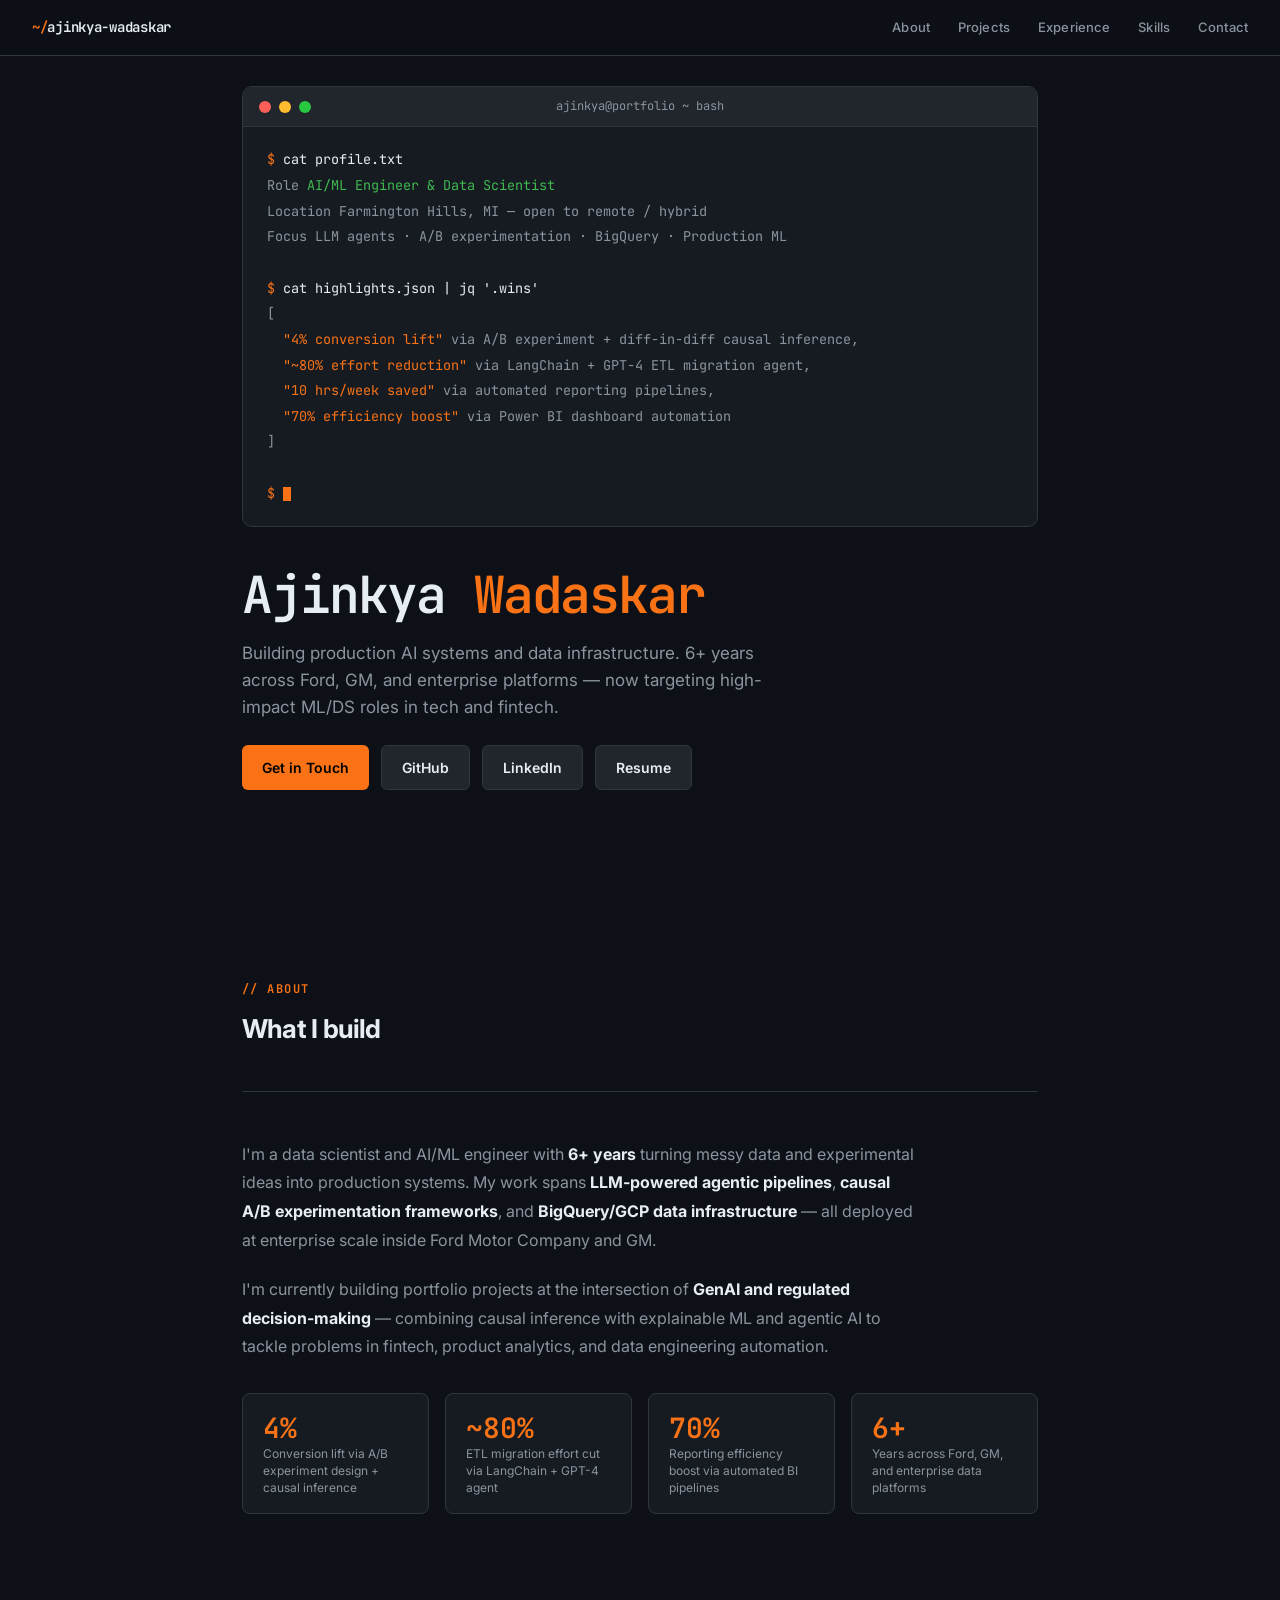
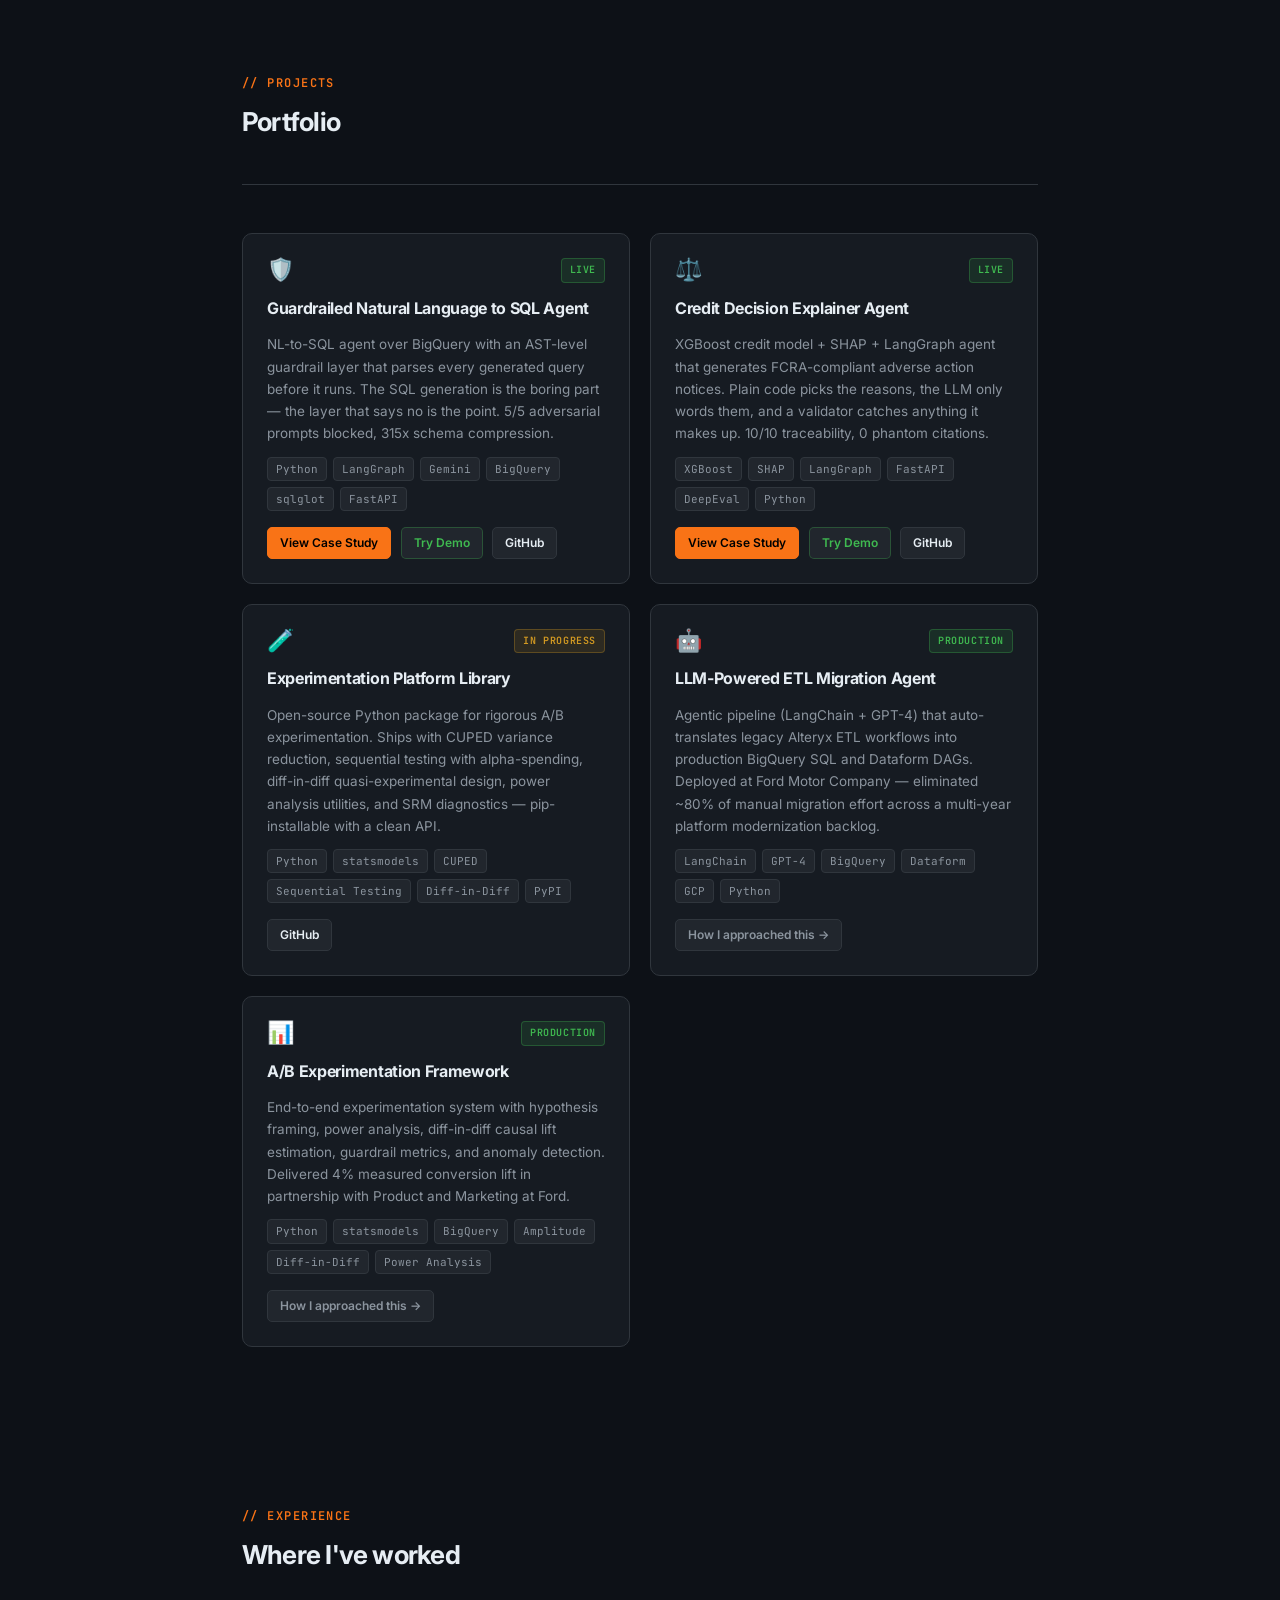
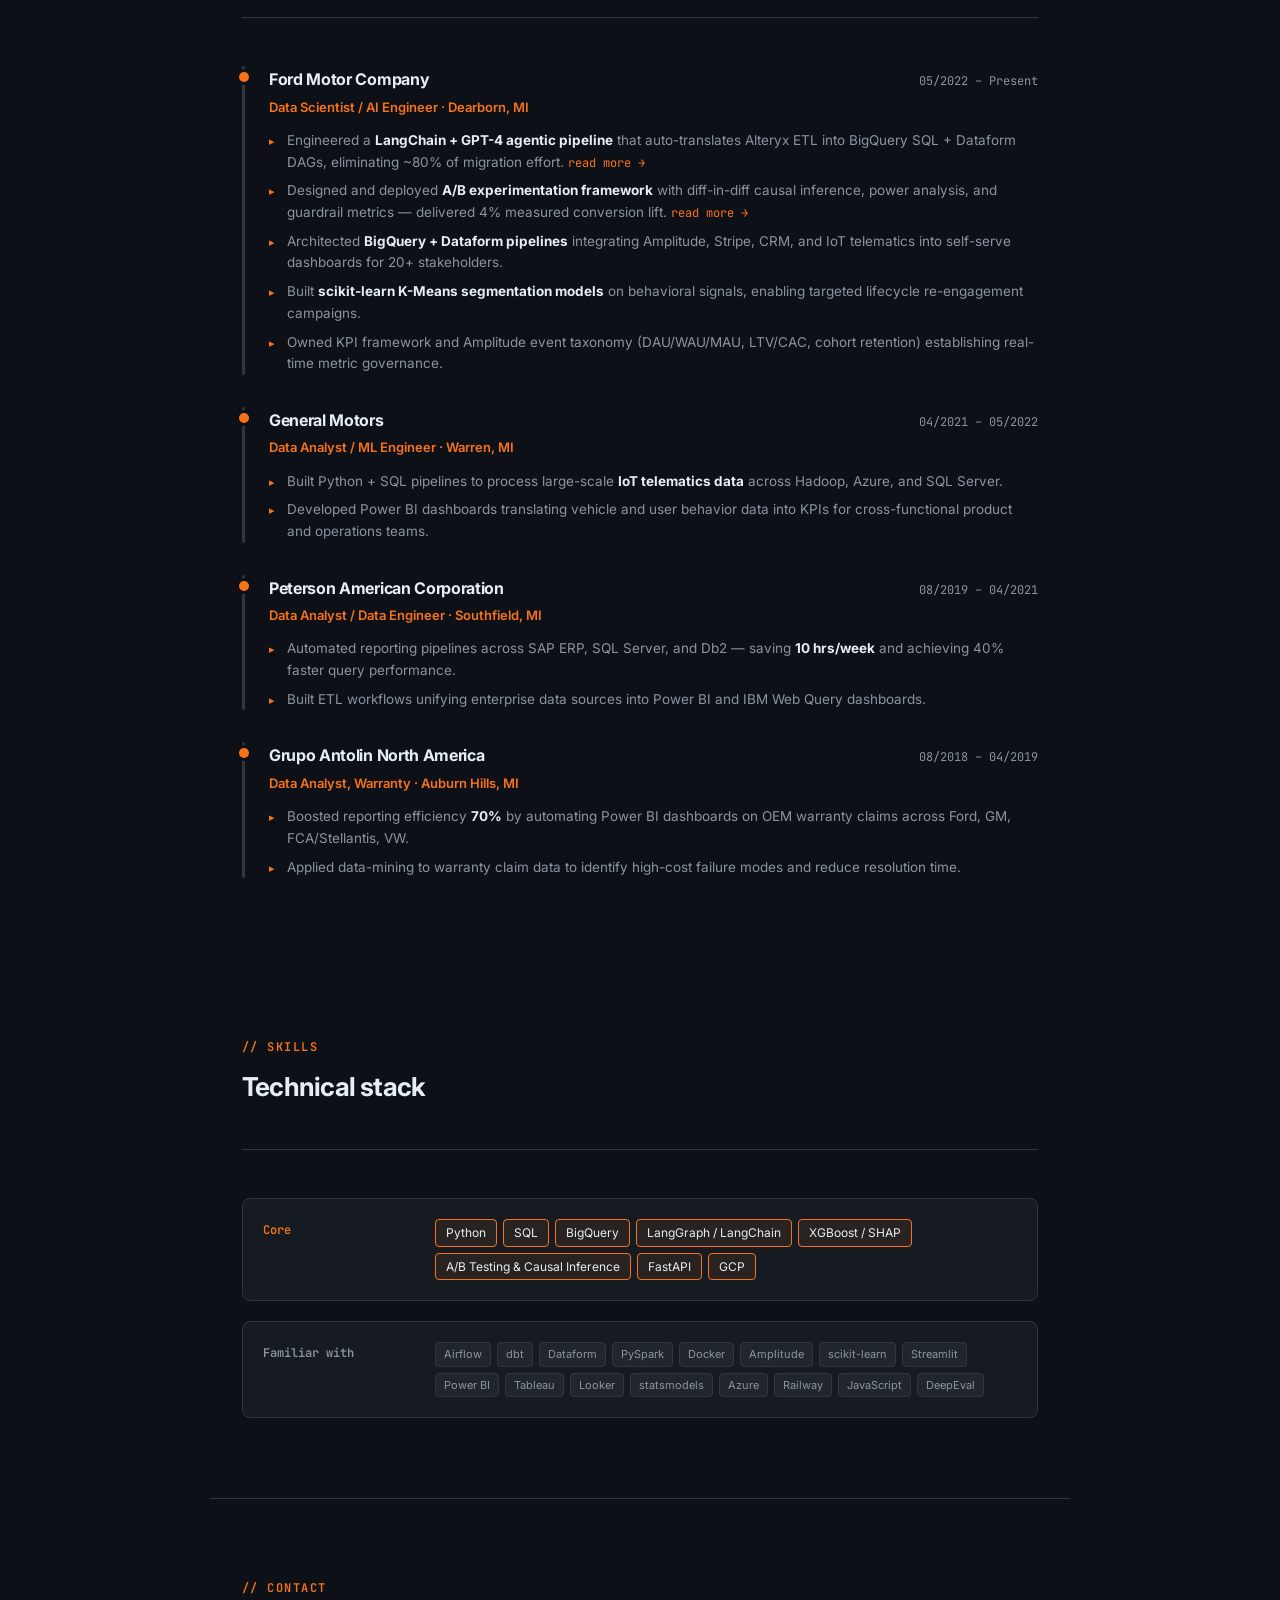
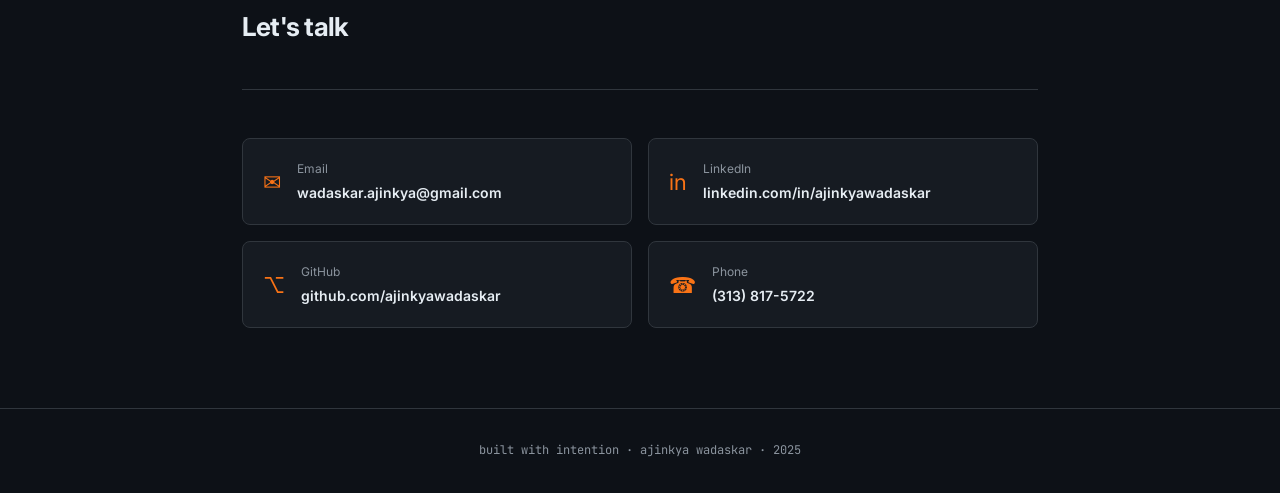
==== commit e18df7fe: "Rename Data Analyst Agent to Guardrailed Natural Language to SQL Agent; fill in Streamlit demo links" ====
--- a/index.html
+++ b/index.html
@@ -114,13 +114,13 @@
 
   <div class="projects-grid">
 
-    <!-- FLAGSHIP 1: Data Analyst Agent -->
+    <!-- FLAGSHIP 1: Guardrailed Natural Language to SQL Agent -->
     <div class="project-card">
       <div class="project-top">
         <div class="project-icon">🛡️</div>
         <span class="badge badge-live">LIVE</span>
       </div>
-      <div class="project-name">Data Analyst Agent</div>
+      <div class="project-name">Guardrailed Natural Language to SQL Agent</div>
       <div class="project-desc">
         NL-to-SQL agent over BigQuery with an AST-level guardrail layer that parses every generated query before it runs. The SQL generation is the boring part — the layer that says no is the point. 5/5 adversarial prompts blocked, 315x schema compression.
       </div>
@@ -134,7 +134,7 @@
       </div>
       <div class="project-links">
         <a href="/projects/data-analyst-agent.html" class="link-btn primary">View Case Study</a>
-        <a href="[STREAMLIT_URL_DATA_ANALYST]" target="_blank" rel="noopener" class="link-btn demo">Try Demo</a>
+        <a href="https://streamlit-ui-production-bdba.up.railway.app" target="_blank" rel="noopener" class="link-btn demo">Try Demo</a>
         <a href="https://github.com/ajinkyawadaskar/data-analyst-agent" target="_blank" rel="noopener" class="link-btn gh">GitHub</a>
       </div>
     </div>
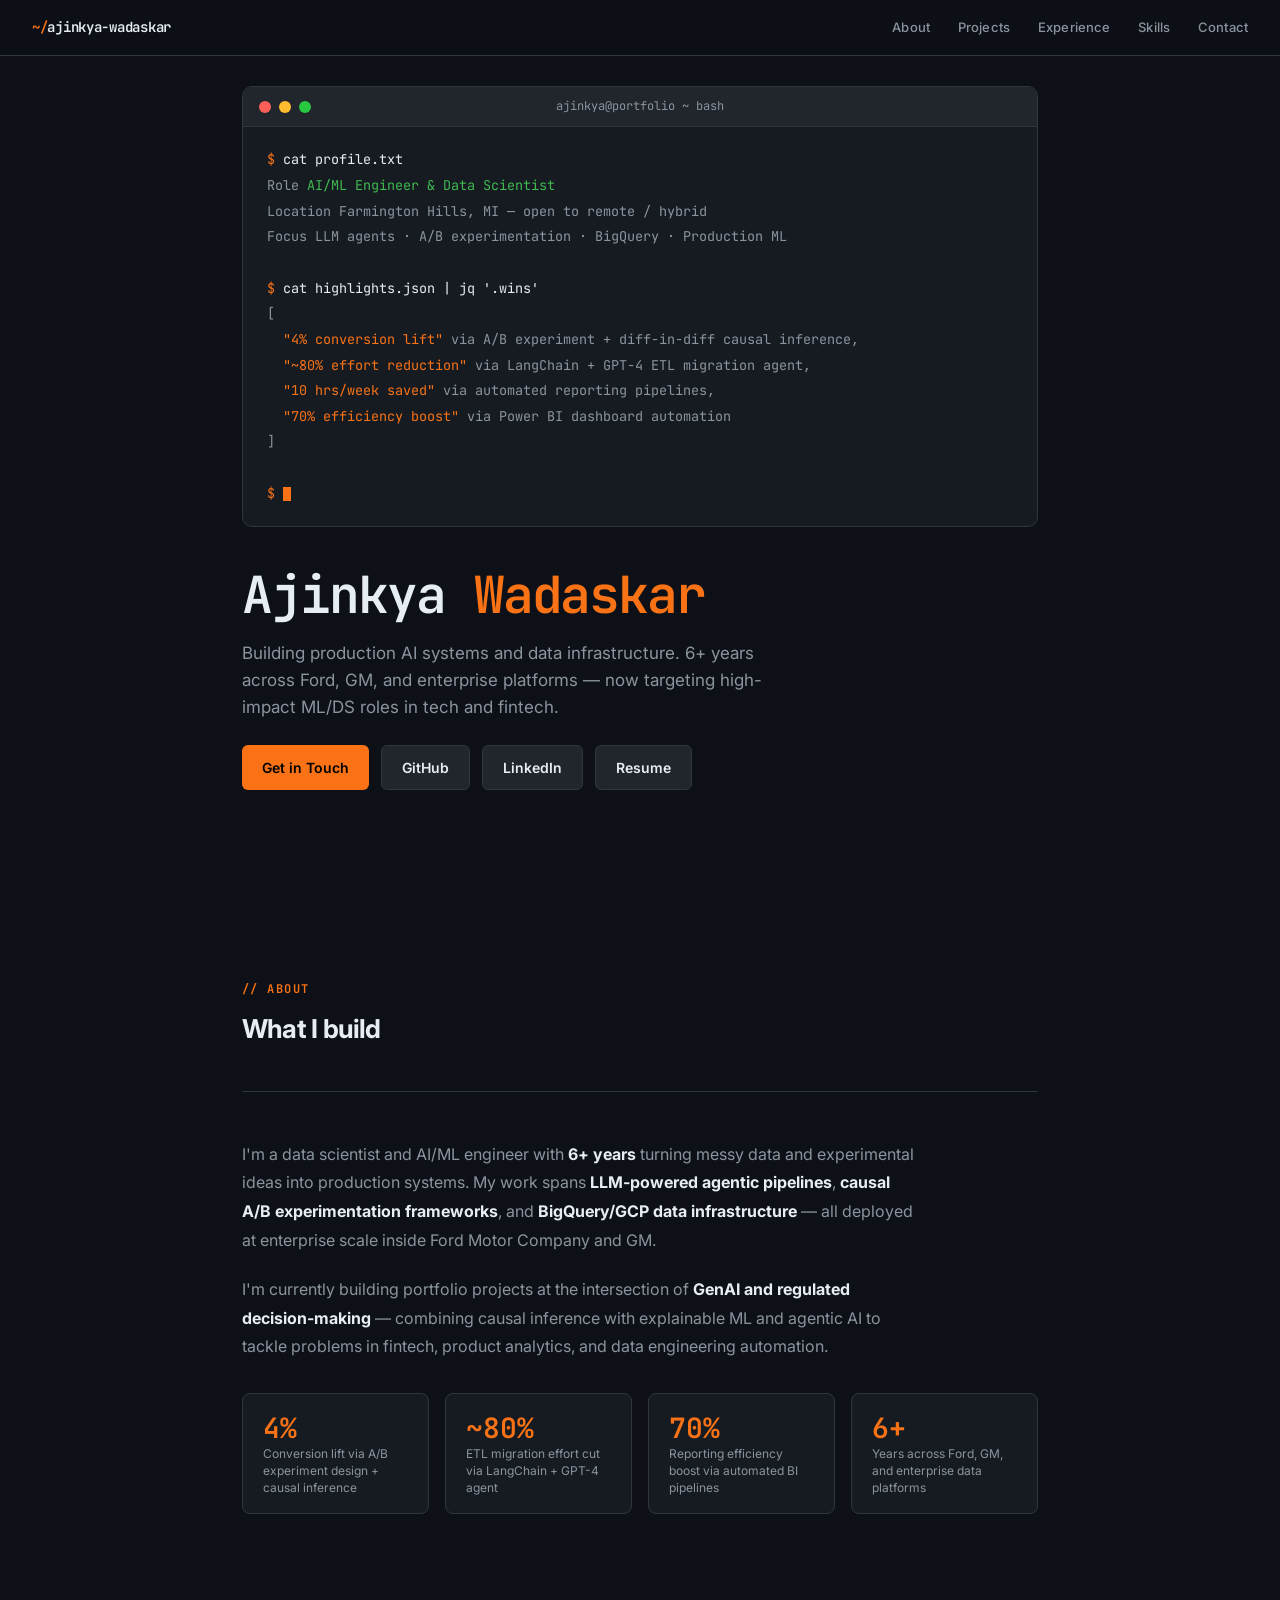
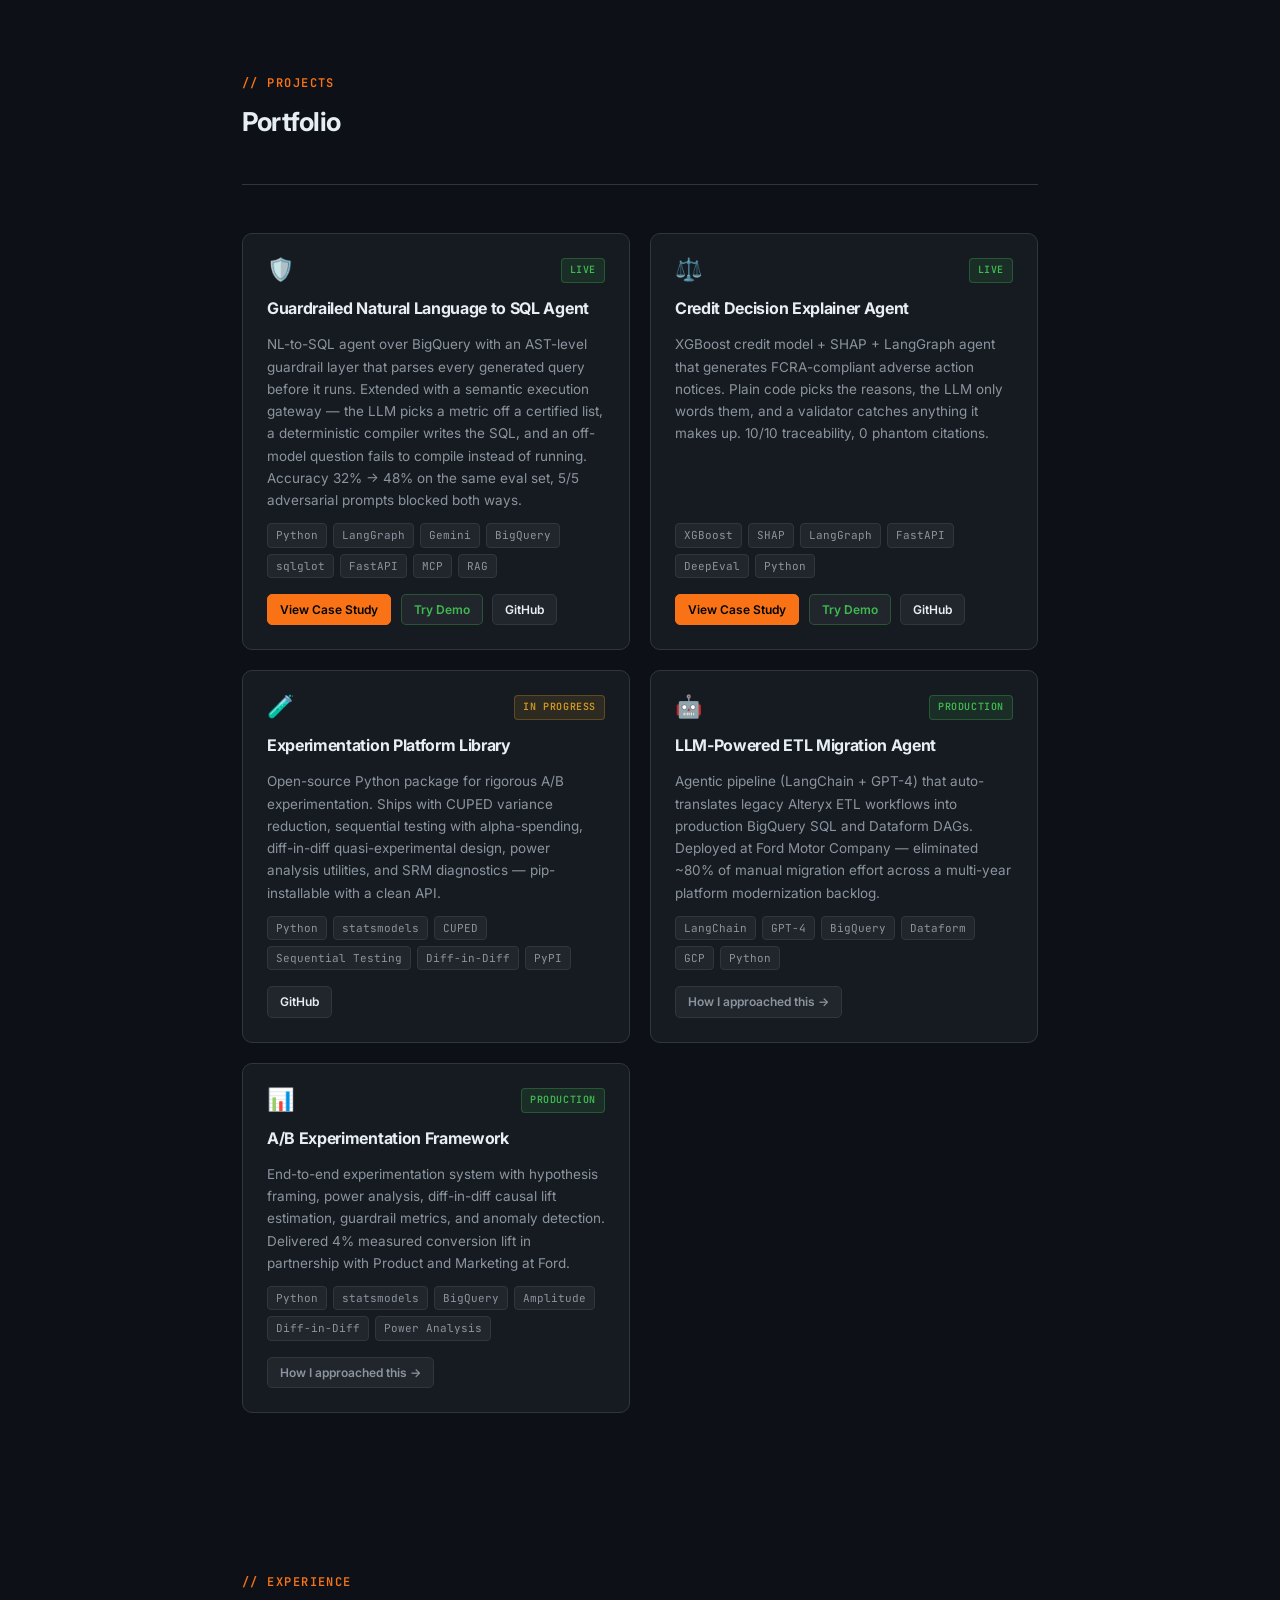
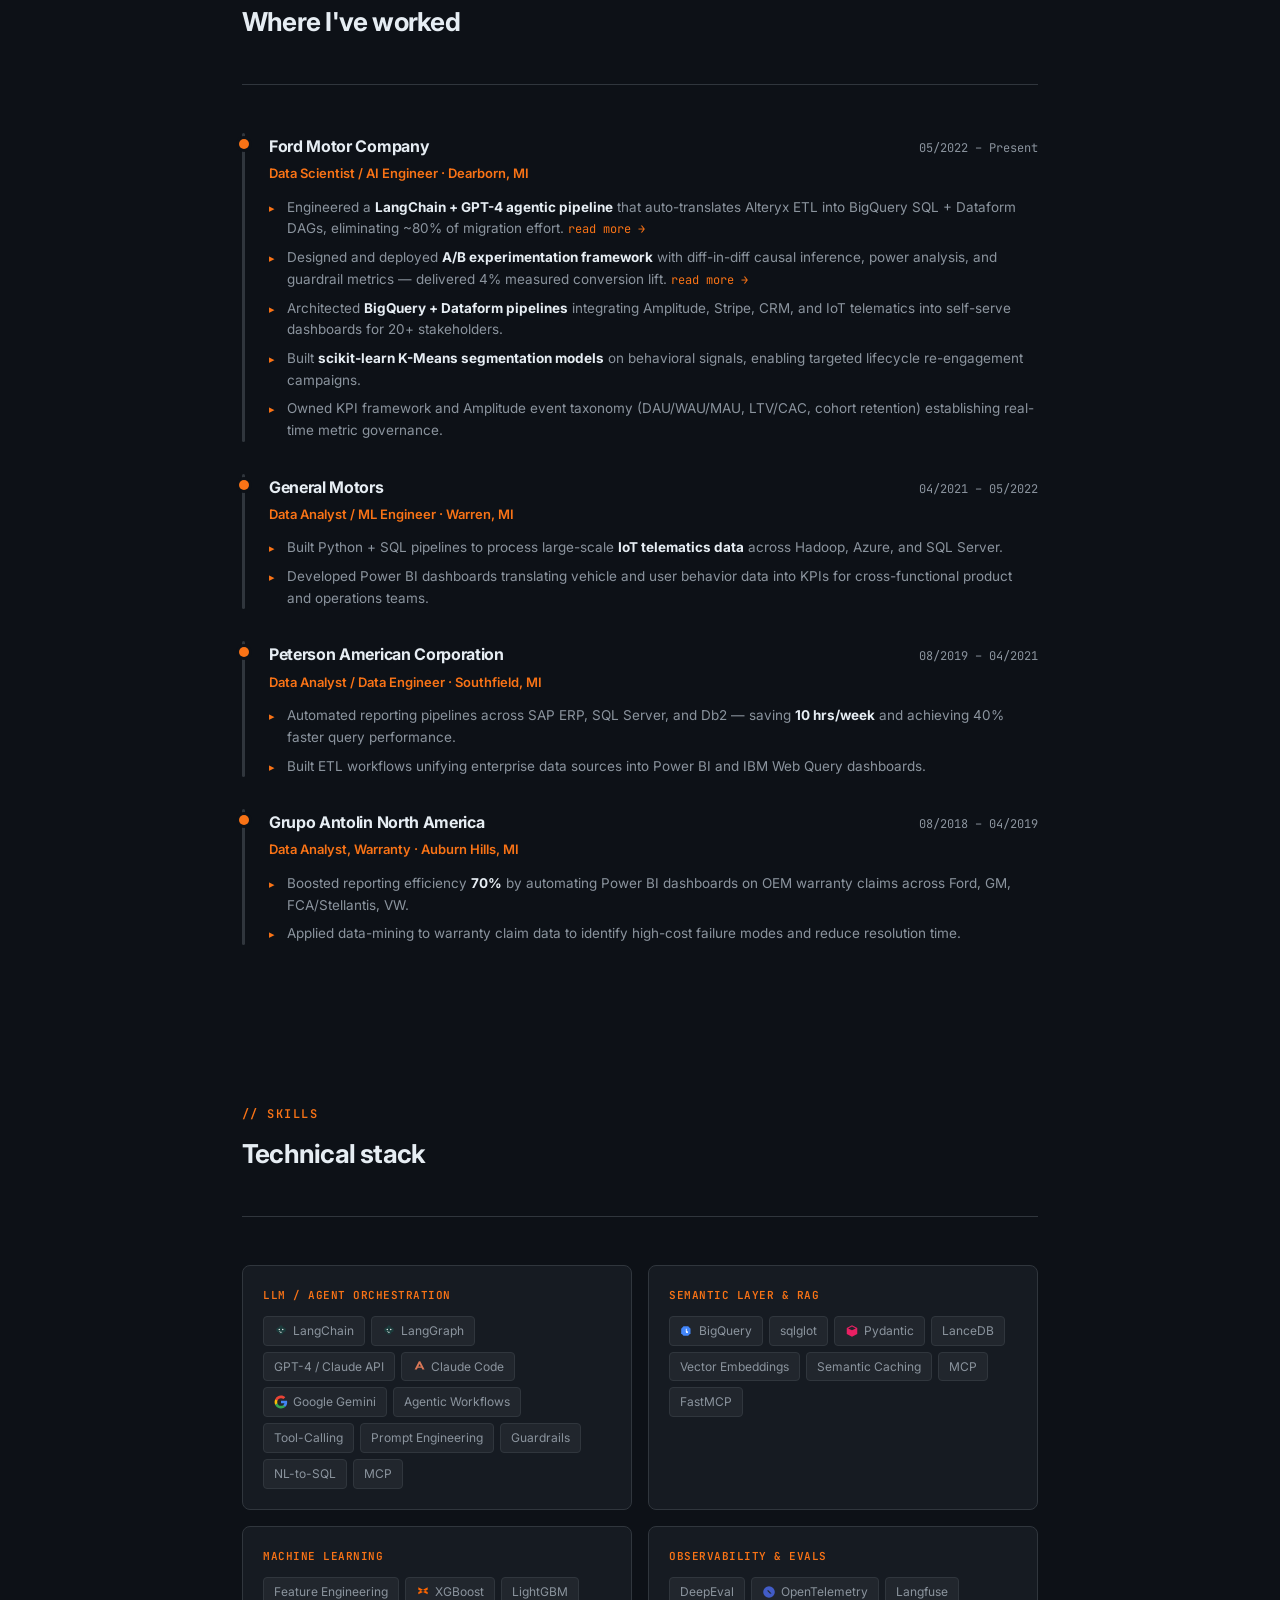
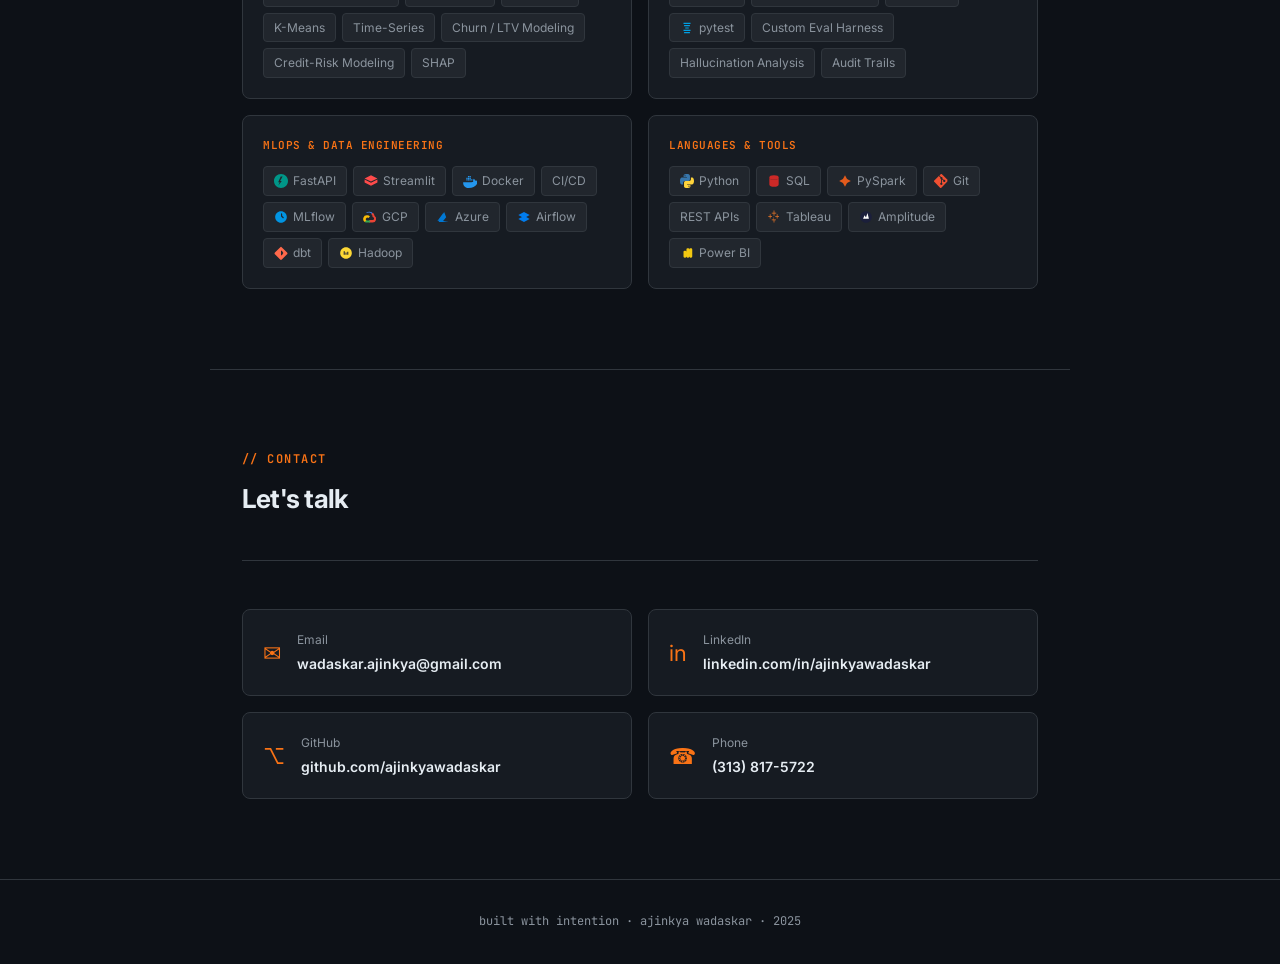
==== commit 9844f0a8: "Redesign skills section with 6 categories and SVG icons; replace Mermaid diagram with PNG architectu" ====
--- a/index.html
+++ b/index.html
@@ -122,7 +122,7 @@
       </div>
       <div class="project-name">Guardrailed Natural Language to SQL Agent</div>
       <div class="project-desc">
-        NL-to-SQL agent over BigQuery with an AST-level guardrail layer that parses every generated query before it runs. The SQL generation is the boring part — the layer that says no is the point. 5/5 adversarial prompts blocked, 315x schema compression.
+        NL-to-SQL agent over BigQuery with an AST-level guardrail layer that parses every generated query before it runs. Extended with a semantic execution gateway — the LLM picks a metric off a certified list, a deterministic compiler writes the SQL, and an off-model question fails to compile instead of running. Accuracy 32% → 48% on the same eval set, 5/5 adversarial prompts blocked both ways.
       </div>
       <div class="tech-chips">
         <span class="chip">Python</span>
@@ -131,6 +131,8 @@
         <span class="chip">BigQuery</span>
         <span class="chip">sqlglot</span>
         <span class="chip">FastAPI</span>
+        <span class="chip">MCP</span>
+        <span class="chip">RAG</span>
       </div>
       <div class="project-links">
         <a href="/projects/data-analyst-agent.html" class="link-btn primary">View Case Study</a>
@@ -310,6 +312,60 @@
   </div>
 </section>
 
+<!-- SVG SPRITE SHEET -->
+<svg xmlns="http://www.w3.org/2000/svg" style="display:none">
+  <!-- Python -->
+  <symbol id="icon-python" viewBox="0 0 24 24"><path fill="#3776AB" d="M11.9 0C5.8 0 6.2 2.6 6.2 2.6l.007 2.7h5.8v.8H3.8S0 5.6 0 11.9s3.3 6.1 3.3 6.1h2V15.2s-.1-3.3 3.2-3.3h5.5s3.1.05 3.1-3V3.6S17.6 0 11.9 0zM8.6 2.1a1 1 0 110 2 1 1 0 010-2z"/><path fill="#FFD43B" d="M12.1 24c6.1 0 5.7-2.6 5.7-2.6l-.007-2.7h-5.8v-.8h8.2S24 18.4 24 12.1s-3.3-6.1-3.3-6.1h-2v2.8s.1 3.3-3.2 3.3H10s-3.1-.05-3.1 3v5.3S6.4 24 12.1 24zm3.3-2.1a1 1 0 110-2 1 1 0 010 2z"/></symbol>
+  <!-- Docker -->
+  <symbol id="icon-docker" viewBox="0 0 24 24"><path fill="#2496ED" d="M13.98 11.08h2.12V8.94h-2.12v2.14zm-2.74 0h2.12V8.94H11.24v2.14zm-2.74 0h2.12V8.94H8.5v2.14zm-2.74 0h2.12V8.94H5.76v2.14zm5.48-2.68h2.12V6.26h-2.12V8.4zm-2.74 0h2.12V6.26H8.5V8.4zm-2.74 0h2.12V6.26H5.76V8.4zm5.48-2.68h2.12V3.58h-2.12v2.14zm-2.74 0h2.12V3.58H8.5v2.14zM24 11.74s-1.57-.72-3.27-.38c-.33-2.11-2.25-3.14-2.25-3.14s-2.1 2.72-.84 5.12c-.69.31-1.88.74-3.52.74H.34c-.33 1.95.04 4.57 1.52 6.46C3.55 22.65 6.11 24 9.84 24c7.6 0 13.22-3.5 15.84-9.97.93.05 2.94.07 3.97-1.96 0 0-2.57-1.2-5.65-.33z"/></symbol>
+  <!-- Git -->
+  <symbol id="icon-git" viewBox="0 0 24 24"><path fill="#F05032" d="M23.55 10.4L13.6.45a1.53 1.53 0 00-2.17 0L9.36 2.53l2.74 2.74a1.82 1.82 0 012.3 2.32l2.64 2.64a1.82 1.82 0 11-1.09 1.03l-2.46-2.46v6.47a1.82 1.82 0 11-1.5-.08V8.55a1.82 1.82 0 01-.99-2.39L8.28 3.44.45 11.27a1.53 1.53 0 000 2.17l9.95 9.95a1.53 1.53 0 002.17 0l9.95-9.95a1.53 1.53 0 00.03-2.04z"/></symbol>
+  <!-- GCP / Google Cloud -->
+  <symbol id="icon-gcp" viewBox="0 0 24 24"><path fill="#4285F4" d="M15.55 8.87l1.76-1.76.12-.74A8.8 8.8 0 005.07 5.1a1 1 0 01.66-.06l3.52-.58s.18-.3.27-.28a5.28 5.28 0 016.03 4.69z"/><path fill="#EA4335" d="M19.63 9.07a8.84 8.84 0 00-2.67-4.31l-2.47 2.47a5.27 5.27 0 011.94 4.18v.53a2.64 2.64 0 010 5.28h-5.28l-.53.53v3.17l.53.53h5.28a6.16 6.16 0 003.2-11.38z"/><path fill="#34A853" d="M6.87 21.45h5.28v-3.52H6.87a2.63 2.63 0 01-1.1-.24l-.74.23-1.77 1.77-.19.72a6.12 6.12 0 003.8 1.04z"/><path fill="#FBBC05" d="M6.87 9.13A6.16 6.16 0 003.07 20.4l2.7-2.7a2.64 2.64 0 013.46-3.99l2.7-2.7a6.14 6.14 0 00-5.06-1.88z"/></symbol>
+  <!-- Azure -->
+  <symbol id="icon-azure" viewBox="0 0 24 24"><path fill="#0078D4" d="M13.05 4.24L7.26 18.07l-4.87.83L13.05 4.24zm.95-.73l3.44 8.99-5.31 6.27 9.48 1.73H4.43L14 3.51z"/></symbol>
+  <!-- FastAPI -->
+  <symbol id="icon-fastapi" viewBox="0 0 24 24"><path fill="#009688" d="M12 0C5.37 0 0 5.37 0 12s5.37 12 12 12 12-5.37 12-12S18.63 0 12 0zm-.53 4.36h3.23l-4.2 7.48h2.83l-5.86 7.8 2.28-5.46H7.17l4.3-9.82z"/></symbol>
+  <!-- Airflow -->
+  <symbol id="icon-airflow" viewBox="0 0 24 24"><path fill="#017CEE" d="M12 3.28L2.26 8.64 12 14l9.74-5.36L12 3.28zM2.26 15.36L12 20.72l9.74-5.36L12 10l-9.74 5.36z"/></symbol>
+  <!-- Streamlit -->
+  <symbol id="icon-streamlit" viewBox="0 0 24 24"><path fill="#FF4B4B" d="M12 2L1 7.5 12 13l11-5.5L12 2zm0 13L1 9.5v5L12 20l11-5.5v-5L12 15z"/></symbol>
+  <!-- Tableau -->
+  <symbol id="icon-tableau" viewBox="0 0 24 24"><path fill="#E97627" d="M12.6 1v3.8h3.2V6H12.6v3.8h-1.2V6H8.2V4.8h3.2V1h1.2zM6 7.4v3h2.6v1H6v3H4.8v-3H2.2v-1h2.6v-3H6zm12 0v3h2.6v1H18v3h-1.2v-3h-2.6v-1h2.6v-3H18zm-6 5.2v3.8h3.2v1.2H12.6v3.8h-1.2v-3.8H8.2v-1.2h3.2v-3.8h1.2z"/></symbol>
+  <!-- Power BI -->
+  <symbol id="icon-powerbi" viewBox="0 0 24 24"><path fill="#F2C811" d="M14 4a2 2 0 012 2v12a2 2 0 01-2 2h-1a2 2 0 01-2-2V6a2 2 0 012-2h1zm-5 4a2 2 0 012 2v8a2 2 0 01-2 2H8a2 2 0 01-2-2v-8a2 2 0 012-2h1zm10-4a2 2 0 012 2v12a2 2 0 01-2 2h-1a2 2 0 01-2-2V6a2 2 0 012-2h1z"/></symbol>
+  <!-- OpenTelemetry -->
+  <symbol id="icon-otel" viewBox="0 0 24 24"><path fill="#425CC7" d="M12 2a10 10 0 100 20 10 10 0 000-20zm3.5 14.5l-7-7 1.4-1.4 7 7-1.4 1.4z"/><circle fill="#425CC7" cx="8" cy="8" r="2"/><circle fill="#425CC7" cx="16" cy="16" r="2"/></symbol>
+  <!-- LangChain -->
+  <symbol id="icon-langchain" viewBox="0 0 24 24"><path fill="#1C3C3C" d="M12 2a3 3 0 00-3 3v1H7a3 3 0 00-3 3v2a3 3 0 003 3h1v1a3 3 0 003 3h2a3 3 0 003-3v-1h1a3 3 0 003-3V9a3 3 0 00-3-3h-2V5a3 3 0 00-3-3z"/><circle fill="#fff" cx="9" cy="9.5" r="1.2"/><circle fill="#fff" cx="15" cy="9.5" r="1.2"/><path fill="none" stroke="#fff" stroke-width="1.5" d="M9.5 13c.8 1 2.2 1.5 3.5 1.2"/></symbol>
+  <!-- Google / Gemini -->
+  <symbol id="icon-google" viewBox="0 0 24 24"><path fill="#4285F4" d="M22.56 12.25c0-.78-.07-1.53-.2-2.25H12v4.26h5.92a5.06 5.06 0 01-2.2 3.32v2.77h3.57c2.08-1.92 3.28-4.74 3.28-8.1z"/><path fill="#34A853" d="M12 23c2.97 0 5.46-.98 7.28-2.66l-3.57-2.77c-.98.66-2.23 1.06-3.71 1.06-2.86 0-5.29-1.93-6.16-4.53H2.18v2.84C3.99 20.53 7.7 23 12 23z"/><path fill="#FBBC05" d="M5.84 14.09a6.87 6.87 0 010-4.17V7.08H2.18a11.5 11.5 0 000 9.84l3.66-2.84z"/><path fill="#EA4335" d="M12 5.38c1.62 0 3.06.56 4.21 1.64l3.15-3.15C17.45 2.09 14.97 1 12 1 7.7 1 3.99 3.47 2.18 7.08l3.66 2.84c.87-2.6 3.3-4.54 6.16-4.54z"/></symbol>
+  <!-- Anthropic / Claude -->
+  <symbol id="icon-claude" viewBox="0 0 24 24"><path fill="#D97757" d="M14.2 3.8L21.5 18h-3.8l-1.5-3H9.8l-1.5 3H4.5L11.8 3.8h2.4zM13 8.5L10.8 13h4.4L13 8.5z"/></symbol>
+  <!-- Pydantic -->
+  <symbol id="icon-pydantic" viewBox="0 0 24 24"><path fill="#E92063" d="M12 2L3 7v10l9 5 9-5V7l-9-5zm0 2.3L18.6 7.5 12 10.7 5.4 7.5 12 4.3z"/></symbol>
+  <!-- pytest -->
+  <symbol id="icon-pytest" viewBox="0 0 24 24"><path fill="#009FE3" d="M6 3h12v2H6V3zm1 4h10v2H7V7zm2 4h6v2H9v-2zm-3 4h12v2H6v-2zm1 4h10v2H7v-2z"/></symbol>
+  <!-- MLflow -->
+  <symbol id="icon-mlflow" viewBox="0 0 24 24"><path fill="#0194E2" d="M12 2C6.48 2 2 6.48 2 12s4.48 10 10 10 10-4.48 10-10S17.52 2 12 2zm0 3c1.1 0 2 .9 2 2v3l3 3-1.4 1.4L12 11V7c0-1.1.9-2 2-2h-4z"/></symbol>
+  <!-- SQL -->
+  <symbol id="icon-sql" viewBox="0 0 24 24"><ellipse fill="#CC2927" cx="12" cy="6" rx="8" ry="4"/><path fill="#CC2927" d="M4 6v12c0 2.2 3.6 4 8 4s8-1.8 8-4V6c0 2.2-3.6 4-8 4S4 8.2 4 6z"/></symbol>
+  <!-- BigQuery -->
+  <symbol id="icon-bigquery" viewBox="0 0 24 24"><path fill="#4386FA" d="M6 4l-4 4v8l4 4h8l4-4V8l-4-4H6z"/><path fill="#fff" d="M10 8v5.5l3 1.5v-2l-1.5-.7V8H10z"/><circle fill="#fff" cx="12" cy="14" r="1.5"/></symbol>
+  <!-- XGBoost -->
+  <symbol id="icon-xgboost" viewBox="0 0 24 24"><path fill="#FF6600" d="M4 4l8 4-8 4V4zm16 0l-8 4 8 4V4zM4 16l8-4-8-4v8zm16 0l-8-4 8-4v8z"/></symbol>
+  <!-- scikit-learn -->
+  <symbol id="icon-sklearn" viewBox="0 0 24 24"><path fill="#F89939" d="M12 2C6.48 2 2 6.48 2 12s4.48 10 10 10 10-4.48 10-10S17.52 2 12 2z"/><path fill="#fff" d="M8 10h2v6H8v-6zm3-2h2v8h-2V8zm3 4h2v4h-2v-4z"/></symbol>
+  <!-- dbt -->
+  <symbol id="icon-dbt" viewBox="0 0 24 24"><path fill="#FF694B" d="M12.7 1.6l9.7 9.7a2 2 0 010 2.8l-9 9a2 2 0 01-2.8 0l-9-9a2 2 0 010-2.8l9.7-9.7a1 1 0 011.4 0zM12 8v8h1.5l2.5-4-2.5-4H12z"/></symbol>
+  <!-- Amplitude -->
+  <symbol id="icon-amplitude" viewBox="0 0 24 24"><path fill="#1B1F3B" d="M12 2C6.48 2 2 6.48 2 12s4.48 10 10 10 10-4.48 10-10S17.52 2 12 2z"/><path fill="#fff" d="M7 15l2.5-6L12 13l2.5-8L17 15"/></symbol>
+  <!-- PySpark -->
+  <symbol id="icon-spark" viewBox="0 0 24 24"><path fill="#E25A1C" d="M12 2l3.5 6.5L22 12l-6.5 3.5L12 22l-3.5-6.5L2 12l6.5-3.5L12 2z"/></symbol>
+  <!-- Hadoop -->
+  <symbol id="icon-hadoop" viewBox="0 0 24 24"><path fill="#FDD835" d="M12 2C6.48 2 2 6.48 2 12s4.48 10 10 10 10-4.48 10-10S17.52 2 12 2z"/><path fill="#333" d="M8 9h2v6H8V9zm3 2h2v4h-2v-4zm3-1h2v5h-2v-5z"/></symbol>
+</svg>
+
 <!-- SKILLS -->
 <section id="skills">
   <div class="section-label">// skills</div>
@@ -317,40 +373,95 @@
   <hr class="divider">
 
   <div class="skills-grid">
-    <div class="skill-group tier-core">
-      <div class="skill-label">Core</div>
+
+    <div class="skill-group">
+      <div class="skill-label">LLM / Agent Orchestration</div>
       <div class="skill-chips">
-        <span class="skill-chip">Python</span>
-        <span class="skill-chip">SQL</span>
-        <span class="skill-chip">BigQuery</span>
-        <span class="skill-chip">LangGraph / LangChain</span>
-        <span class="skill-chip">XGBoost / SHAP</span>
-        <span class="skill-chip">A/B Testing & Causal Inference</span>
-        <span class="skill-chip">FastAPI</span>
-        <span class="skill-chip">GCP</span>
-      </div>
-    </div>
-    <div class="skill-group tier-familiar">
-      <div class="skill-label">Familiar with</div>
+        <span class="skill-chip"><svg class="skill-icon" width="14" height="14"><use href="#icon-langchain"/></svg>LangChain</span>
+        <span class="skill-chip"><svg class="skill-icon" width="14" height="14"><use href="#icon-langchain"/></svg>LangGraph</span>
+        <span class="skill-chip">GPT-4 / Claude API</span>
+        <span class="skill-chip"><svg class="skill-icon" width="14" height="14"><use href="#icon-claude"/></svg>Claude Code</span>
+        <span class="skill-chip"><svg class="skill-icon" width="14" height="14"><use href="#icon-google"/></svg>Google Gemini</span>
+        <span class="skill-chip">Agentic Workflows</span>
+        <span class="skill-chip">Tool-Calling</span>
+        <span class="skill-chip">Prompt Engineering</span>
+        <span class="skill-chip">Guardrails</span>
+        <span class="skill-chip">NL-to-SQL</span>
+        <span class="skill-chip">MCP</span>
+      </div>
+    </div>
+
+    <div class="skill-group">
+      <div class="skill-label">Semantic Layer & RAG</div>
       <div class="skill-chips">
-        <span class="skill-chip">Airflow</span>
-        <span class="skill-chip">dbt</span>
-        <span class="skill-chip">Dataform</span>
-        <span class="skill-chip">PySpark</span>
-        <span class="skill-chip">Docker</span>
-        <span class="skill-chip">Amplitude</span>
-        <span class="skill-chip">scikit-learn</span>
-        <span class="skill-chip">Streamlit</span>
-        <span class="skill-chip">Power BI</span>
-        <span class="skill-chip">Tableau</span>
-        <span class="skill-chip">Looker</span>
-        <span class="skill-chip">statsmodels</span>
-        <span class="skill-chip">Azure</span>
-        <span class="skill-chip">Railway</span>
-        <span class="skill-chip">JavaScript</span>
+        <span class="skill-chip"><svg class="skill-icon" width="14" height="14"><use href="#icon-bigquery"/></svg>BigQuery</span>
+        <span class="skill-chip">sqlglot</span>
+        <span class="skill-chip"><svg class="skill-icon" width="14" height="14"><use href="#icon-pydantic"/></svg>Pydantic</span>
+        <span class="skill-chip">LanceDB</span>
+        <span class="skill-chip">Vector Embeddings</span>
+        <span class="skill-chip">Semantic Caching</span>
+        <span class="skill-chip">MCP</span>
+        <span class="skill-chip">FastMCP</span>
+      </div>
+    </div>
+
+    <div class="skill-group">
+      <div class="skill-label">Machine Learning</div>
+      <div class="skill-chips">
+        <span class="skill-chip">Feature Engineering</span>
+        <span class="skill-chip"><svg class="skill-icon" width="14" height="14"><use href="#icon-xgboost"/></svg>XGBoost</span>
+        <span class="skill-chip">LightGBM</span>
+        <span class="skill-chip">K-Means</span>
+        <span class="skill-chip">Time-Series</span>
+        <span class="skill-chip">Churn / LTV Modeling</span>
+        <span class="skill-chip">Credit-Risk Modeling</span>
+        <span class="skill-chip">SHAP</span>
+      </div>
+    </div>
+
+    <div class="skill-group">
+      <div class="skill-label">Observability & Evals</div>
+      <div class="skill-chips">
         <span class="skill-chip">DeepEval</span>
-      </div>
-    </div>
+        <span class="skill-chip"><svg class="skill-icon" width="14" height="14"><use href="#icon-otel"/></svg>OpenTelemetry</span>
+        <span class="skill-chip">Langfuse</span>
+        <span class="skill-chip"><svg class="skill-icon" width="14" height="14"><use href="#icon-pytest"/></svg>pytest</span>
+        <span class="skill-chip">Custom Eval Harness</span>
+        <span class="skill-chip">Hallucination Analysis</span>
+        <span class="skill-chip">Audit Trails</span>
+      </div>
+    </div>
+
+    <div class="skill-group">
+      <div class="skill-label">MLOps & Data Engineering</div>
+      <div class="skill-chips">
+        <span class="skill-chip"><svg class="skill-icon" width="14" height="14"><use href="#icon-fastapi"/></svg>FastAPI</span>
+        <span class="skill-chip"><svg class="skill-icon" width="14" height="14"><use href="#icon-streamlit"/></svg>Streamlit</span>
+        <span class="skill-chip"><svg class="skill-icon" width="14" height="14"><use href="#icon-docker"/></svg>Docker</span>
+        <span class="skill-chip">CI/CD</span>
+        <span class="skill-chip"><svg class="skill-icon" width="14" height="14"><use href="#icon-mlflow"/></svg>MLflow</span>
+        <span class="skill-chip"><svg class="skill-icon" width="14" height="14"><use href="#icon-gcp"/></svg>GCP</span>
+        <span class="skill-chip"><svg class="skill-icon" width="14" height="14"><use href="#icon-azure"/></svg>Azure</span>
+        <span class="skill-chip"><svg class="skill-icon" width="14" height="14"><use href="#icon-airflow"/></svg>Airflow</span>
+        <span class="skill-chip"><svg class="skill-icon" width="14" height="14"><use href="#icon-dbt"/></svg>dbt</span>
+        <span class="skill-chip"><svg class="skill-icon" width="14" height="14"><use href="#icon-hadoop"/></svg>Hadoop</span>
+      </div>
+    </div>
+
+    <div class="skill-group">
+      <div class="skill-label">Languages & Tools</div>
+      <div class="skill-chips">
+        <span class="skill-chip"><svg class="skill-icon" width="14" height="14"><use href="#icon-python"/></svg>Python</span>
+        <span class="skill-chip"><svg class="skill-icon" width="14" height="14"><use href="#icon-sql"/></svg>SQL</span>
+        <span class="skill-chip"><svg class="skill-icon" width="14" height="14"><use href="#icon-spark"/></svg>PySpark</span>
+        <span class="skill-chip"><svg class="skill-icon" width="14" height="14"><use href="#icon-git"/></svg>Git</span>
+        <span class="skill-chip">REST APIs</span>
+        <span class="skill-chip"><svg class="skill-icon" width="14" height="14"><use href="#icon-tableau"/></svg>Tableau</span>
+        <span class="skill-chip"><svg class="skill-icon" width="14" height="14"><use href="#icon-amplitude"/></svg>Amplitude</span>
+        <span class="skill-chip"><svg class="skill-icon" width="14" height="14"><use href="#icon-powerbi"/></svg>Power BI</span>
+      </div>
+    </div>
+
   </div>
 </section>
 
--- a/styles.css
+++ b/styles.css
@@ -402,50 +402,51 @@
 
 /* SKILLS */
 .skills-grid {
-  display: flex;
-  flex-direction: column;
-  gap: 1.25rem;
+  display: grid;
+  grid-template-columns: 1fr 1fr;
+  gap: 1rem;
 }
 .skill-group {
   background: var(--surface);
   border: 1px solid var(--border);
   border-radius: 8px;
   padding: 1.25rem;
-  display: grid;
-  grid-template-columns: 160px 1fr;
-  gap: 0.75rem;
-  align-items: start;
 }
 .skill-label {
   font-family: var(--mono);
-  font-size: 12px;
+  font-size: 11px;
   font-weight: 600;
   color: var(--accent);
-  padding-top: 2px;
+  text-transform: uppercase;
+  letter-spacing: 0.5px;
+  margin-bottom: 0.75rem;
 }
 .skill-chips { display: flex; flex-wrap: wrap; gap: 6px; }
 .skill-chip {
   font-size: 12px;
-  padding: 3px 10px;
+  padding: 4px 10px;
   border-radius: 4px;
   background: var(--surface2);
   border: 1px solid var(--border);
   color: var(--muted);
-}
-
-/* TIERED SKILLS */
-.tier-core .skill-chip {
+  display: inline-flex;
+  align-items: center;
+  gap: 5px;
+  transition: border-color 0.2s, box-shadow 0.2s, color 0.2s;
+}
+.skill-chip:hover {
   border-color: var(--accent);
   color: var(--text);
-  background: rgba(249,115,22,0.08);
-}
-.tier-familiar .skill-label {
-  color: var(--muted);
-}
-.tier-familiar .skill-chip {
-  font-size: 11px;
-  padding: 2px 8px;
-}
+  box-shadow: 0 0 8px rgba(249,115,22,0.15);
+}
+.skill-chip .skill-icon {
+  width: 14px;
+  height: 14px;
+  flex-shrink: 0;
+  display: inline-block;
+  vertical-align: middle;
+}
+.skill-icon-sprite { display: none; }
 
 /* CONTACT */
 #contact {
@@ -744,7 +745,8 @@
   .nav-links { gap: 1rem; }
   section { padding: 3.5rem 1.25rem; }
   .projects-grid { grid-template-columns: 1fr; }
-  .skill-group { grid-template-columns: 1fr; gap: 0.5rem; }
+  .skills-grid { grid-template-columns: 1fr; }
+  .skill-group { padding: 1rem; }
   .contact-grid { grid-template-columns: 1fr; }
   .hero-name { font-size: 2rem; }
   .case-hero { padding: 5.5rem 1.25rem 2rem; }
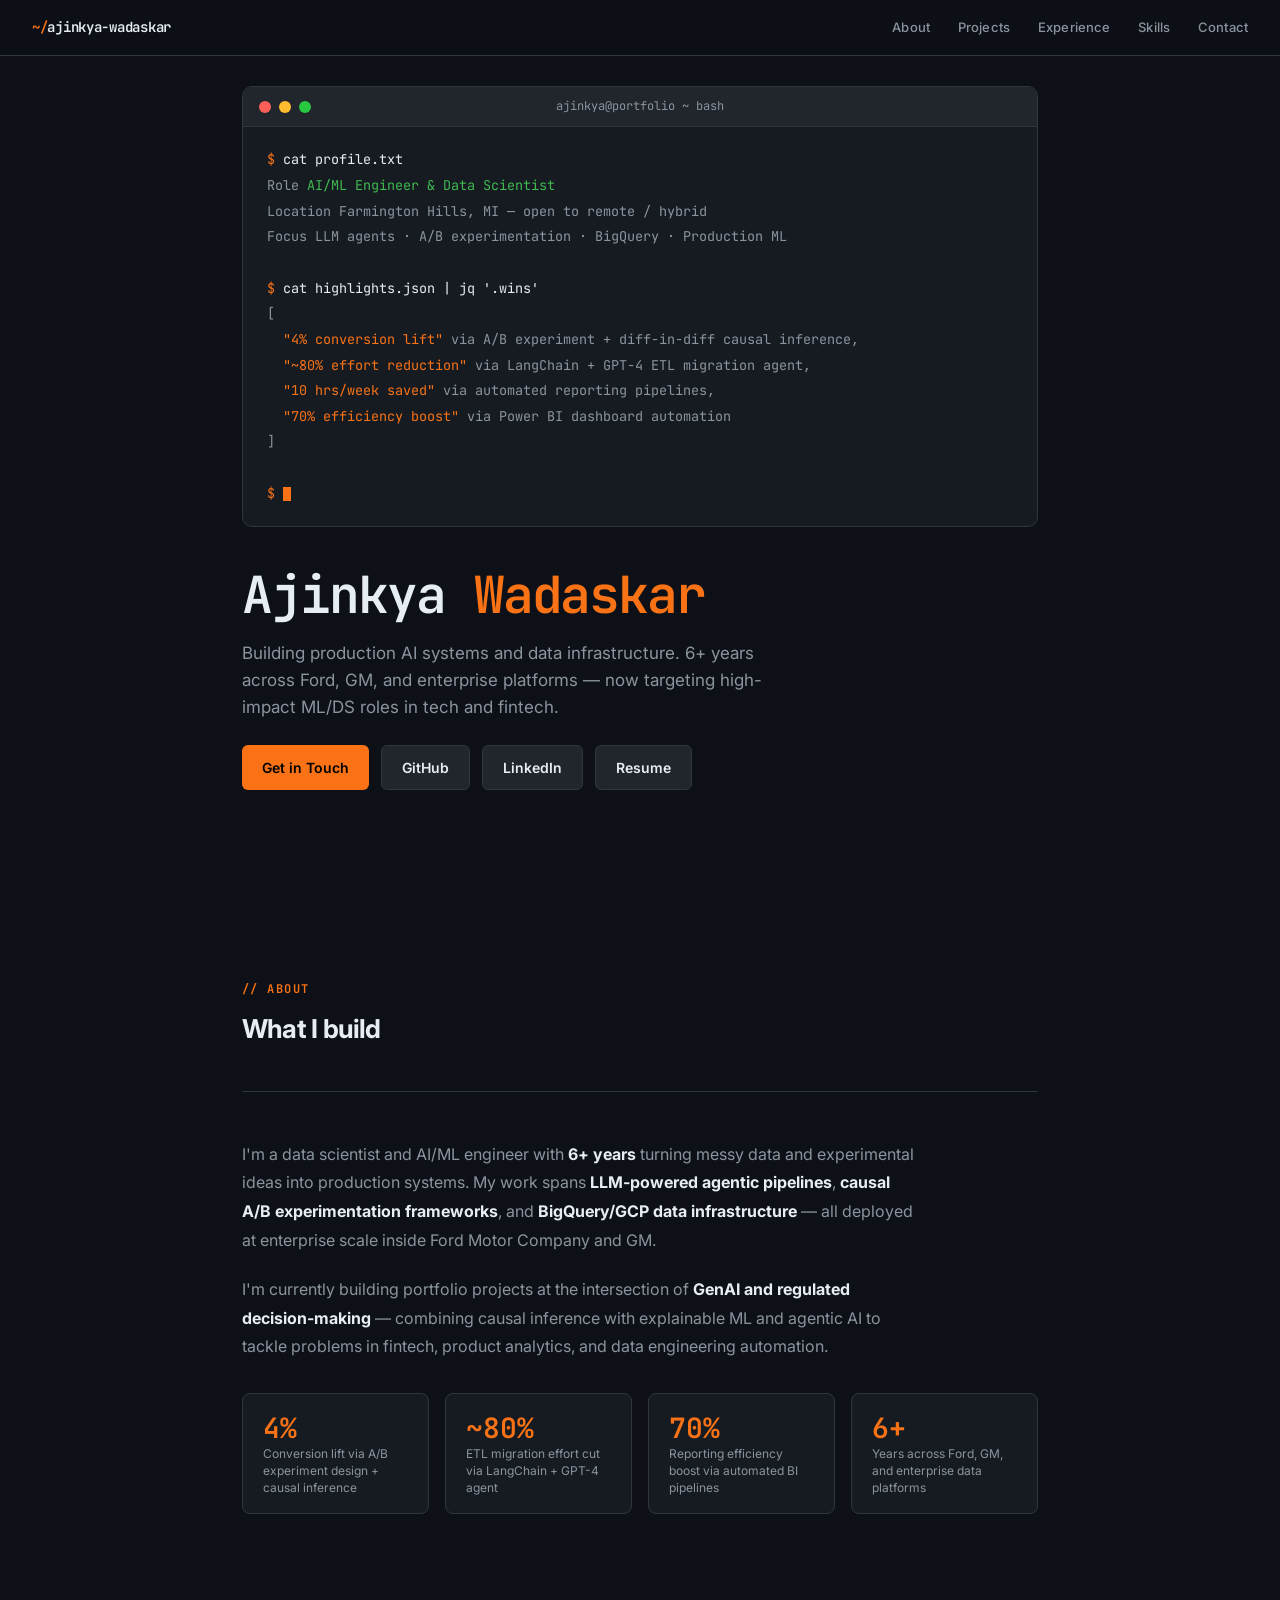
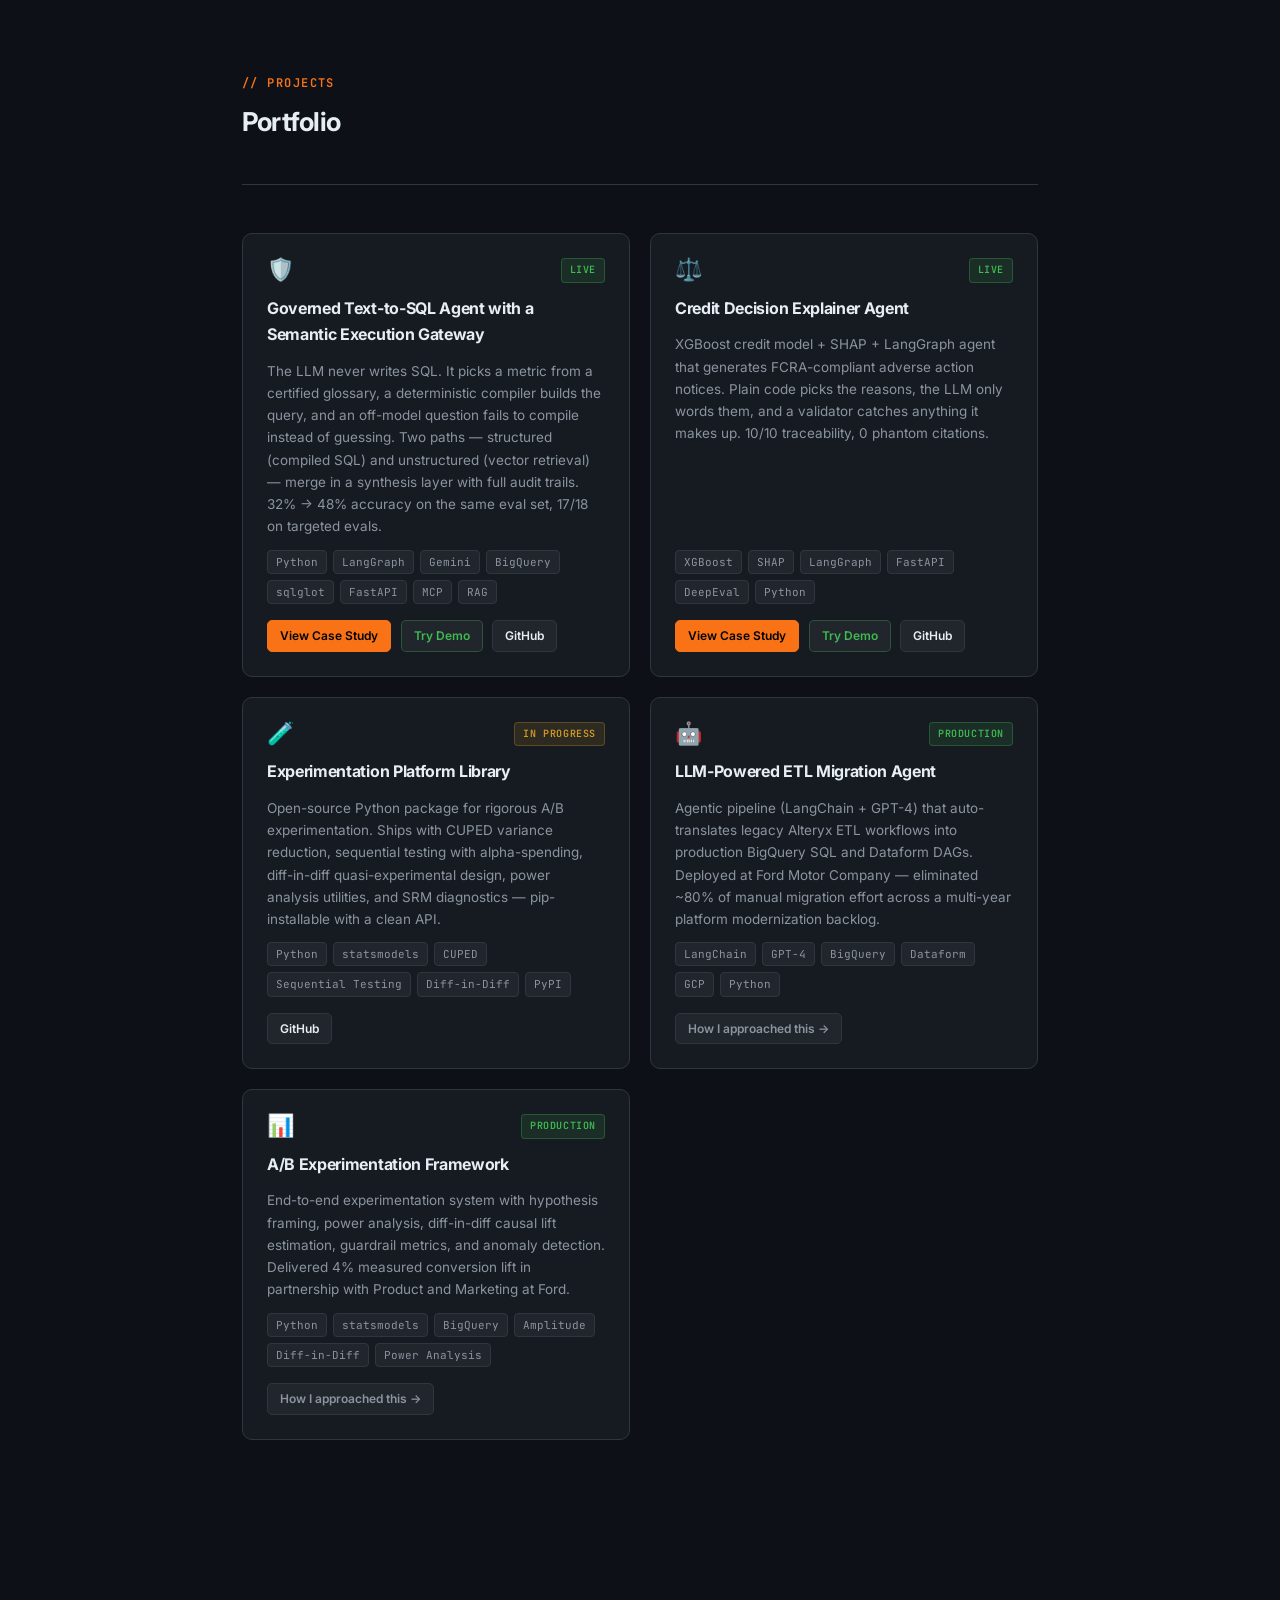
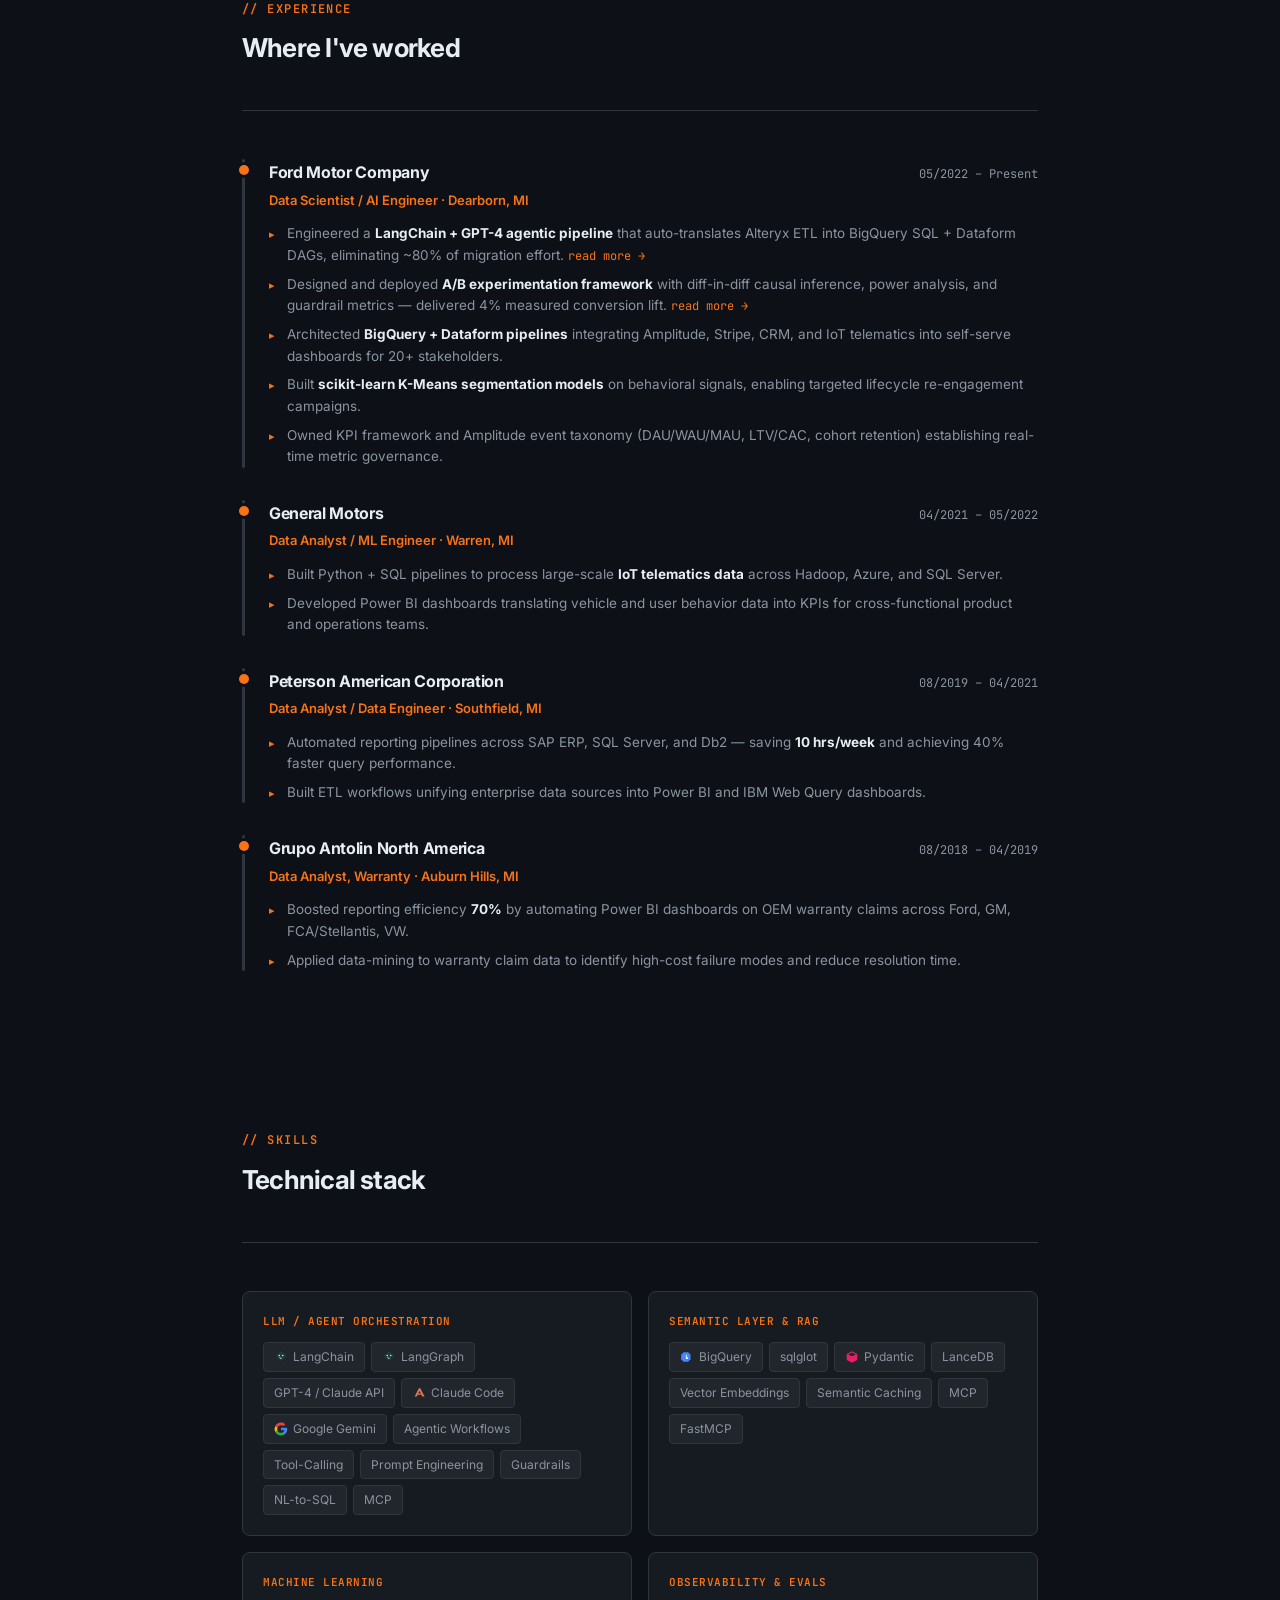
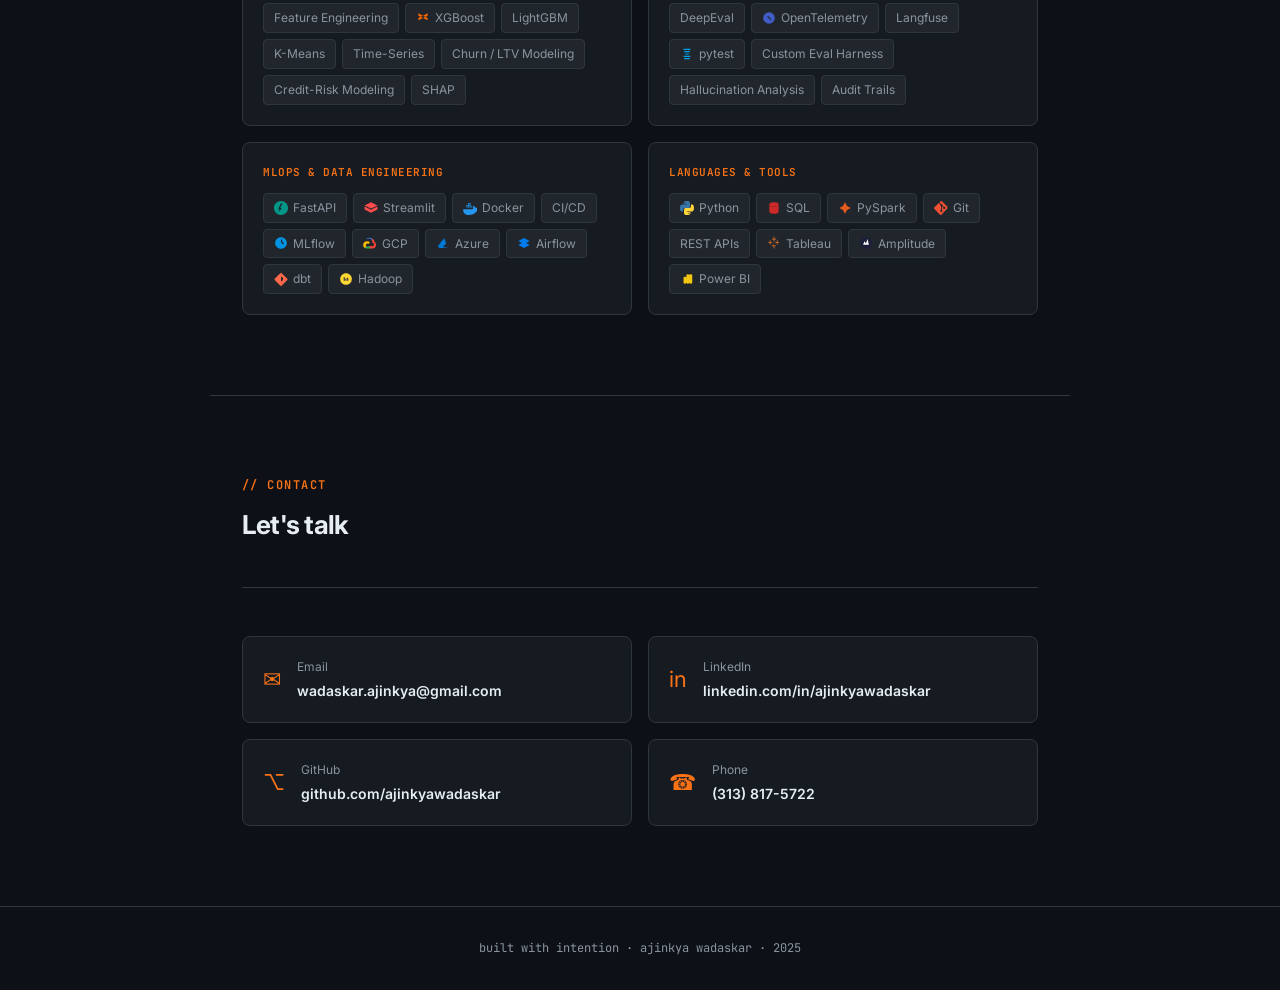
==== commit b3fae32a: "Rename to Governed Text-to-SQL Agent; rewrite case study for semantic gateway Rename project from Gu" ====
--- a/index.html
+++ b/index.html
@@ -120,9 +120,9 @@
         <div class="project-icon">🛡️</div>
         <span class="badge badge-live">LIVE</span>
       </div>
-      <div class="project-name">Guardrailed Natural Language to SQL Agent</div>
+      <div class="project-name">Governed Text-to-SQL Agent with a Semantic Execution Gateway</div>
       <div class="project-desc">
-        NL-to-SQL agent over BigQuery with an AST-level guardrail layer that parses every generated query before it runs. Extended with a semantic execution gateway — the LLM picks a metric off a certified list, a deterministic compiler writes the SQL, and an off-model question fails to compile instead of running. Accuracy 32% → 48% on the same eval set, 5/5 adversarial prompts blocked both ways.
+        The LLM never writes SQL. It picks a metric from a certified glossary, a deterministic compiler builds the query, and an off-model question fails to compile instead of guessing. Two paths — structured (compiled SQL) and unstructured (vector retrieval) — merge in a synthesis layer with full audit trails. 32% → 48% accuracy on the same eval set, 17/18 on targeted evals.
       </div>
       <div class="tech-chips">
         <span class="chip">Python</span>
